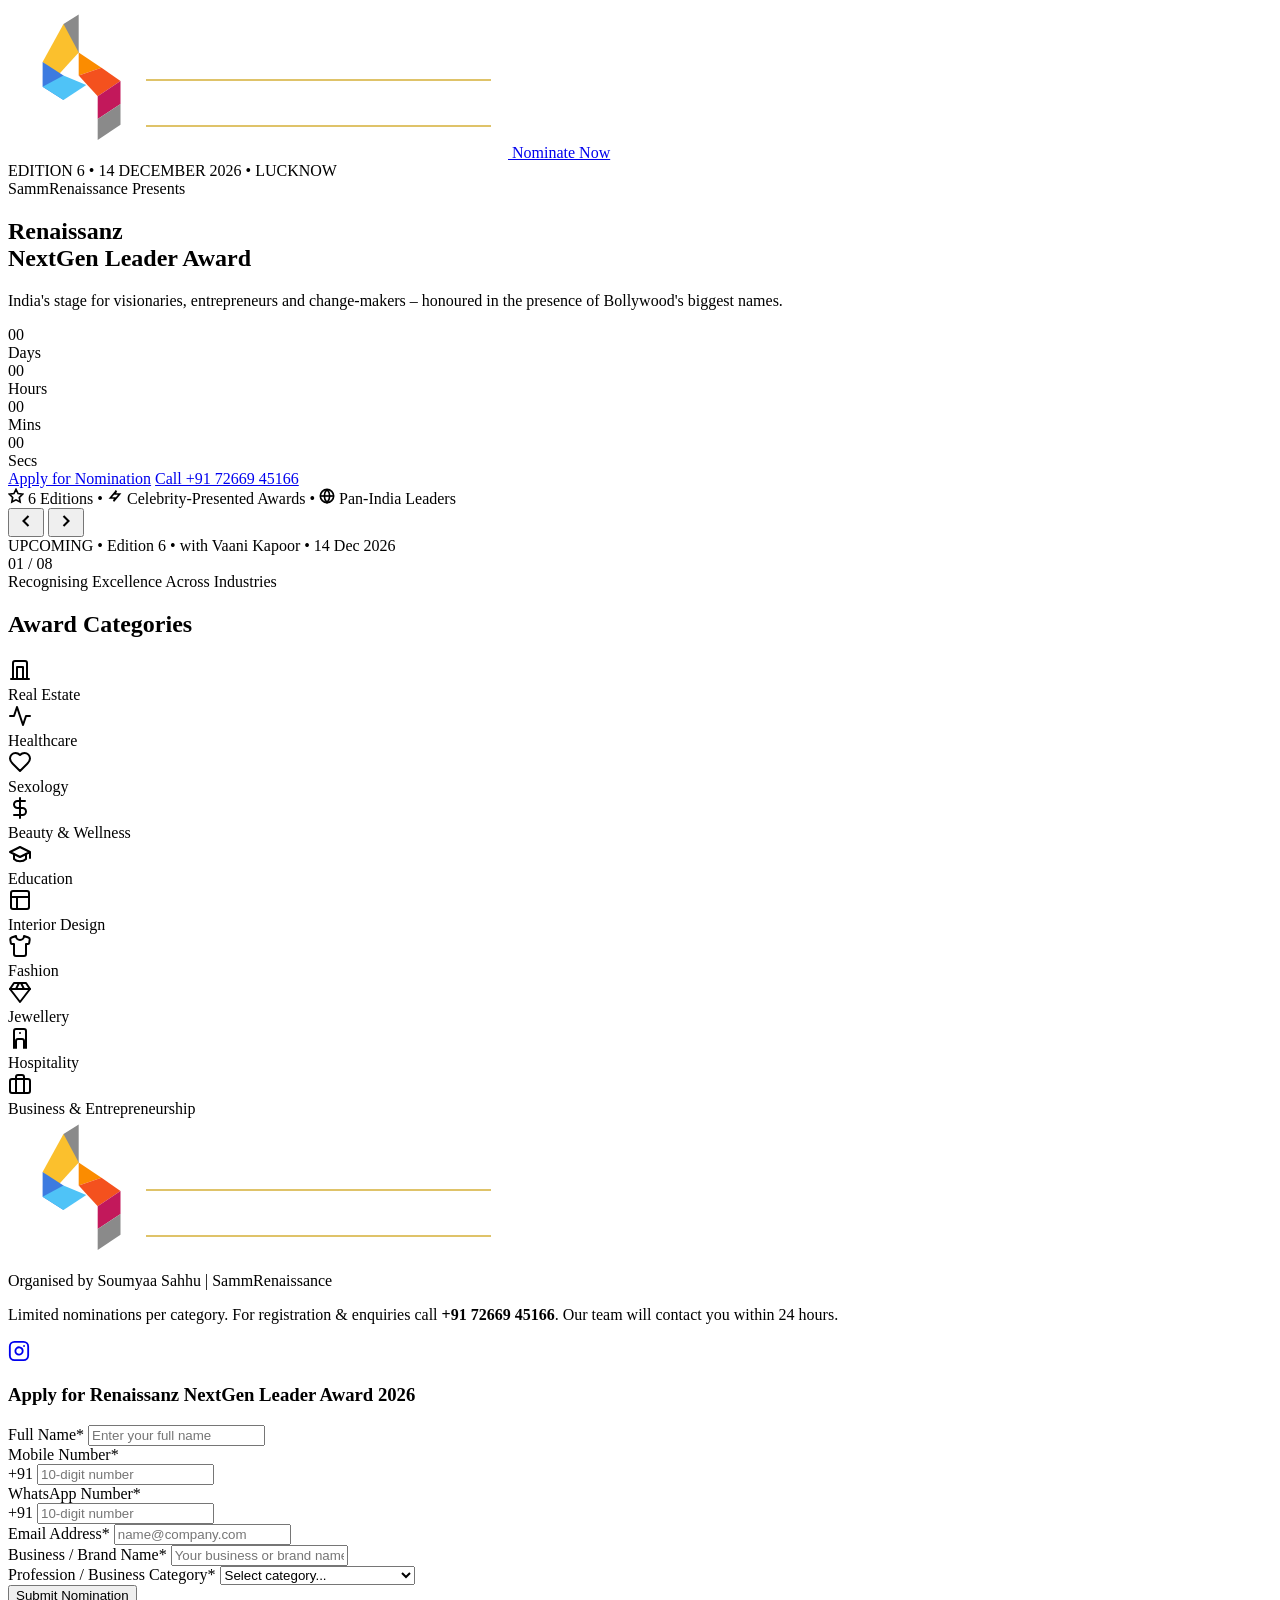
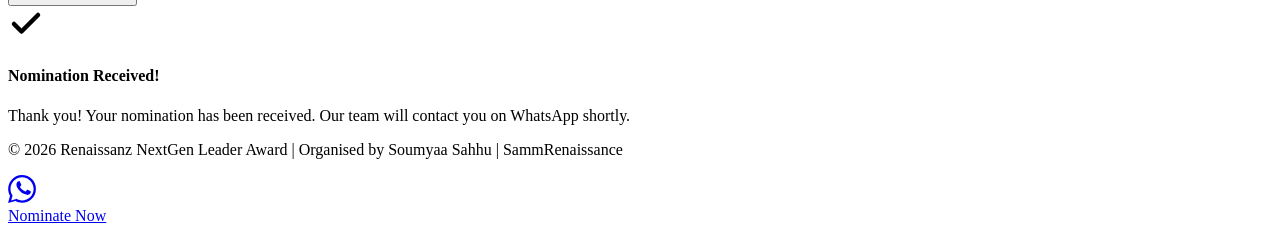
==== index.html @ 0333b594 "Add files via upload" ====
<!DOCTYPE html>
<html lang="en">
<head>
  <meta charset="UTF-8">
  <meta name="viewport" content="width=device-width, initial-scale=1.0">
  <title>Renaissanz NextGen Leader Award 2026 | SammRenaissance</title>
  
  <!-- Primary Meta Tags -->
  <meta name="title" content="Renaissanz NextGen Leader Award 2026 | SammRenaissance">
  <meta name="description" content="India's stage for visionaries, entrepreneurs and change-makers – Edition 6 with celebrity guest Vaani Kapoor on 14 December 2026, Lucknow. Organised by Soumyaa Sahhu | SammRenaissance.">
  <meta name="keywords" content="Renaissanz NextGen Leader Award, SammRenaissance, Soumyaa Sahhu, Vaani Kapoor, Ekta Kapoor, Shehnaaz Gill, Business Awards India, Lucknow Awards">
  <meta name="author" content="SammRenaissance">
  <meta name="theme-color" content="#0B0B0F">

  <!-- Open Graph / Facebook / WhatsApp / LinkedIn -->
  <meta property="og:type" content="website">
  <meta property="og:url" content="https://www.instagram.com/renaissanznextgen">
  <meta property="og:title" content="Renaissanz NextGen Leader Award 2026 | Edition 6 with Vaani Kapoor">
  <meta property="og:description" content="Honouring India's NextGen Leaders on 14 December 2026 in Lucknow. Apply for nomination now.">
  <meta property="og:image" content="./assets/og-image.png">
  <meta property="og:image:type" content="image/png">
  <meta property="og:image:width" content="1200">
  <meta property="og:image:height" content="630">

  <!-- Twitter Card -->
  <meta name="twitter:card" content="summary_large_image">
  <meta name="twitter:url" content="https://www.instagram.com/renaissanznextgen">
  <meta name="twitter:title" content="Renaissanz NextGen Leader Award 2026">
  <meta name="twitter:description" content="Edition 6 • 14 December 2026 • Lucknow • Celebrity Guest: Vaani Kapoor">
  <meta name="twitter:image" content="./assets/og-image.png">

  <!-- Favicons -->
  <link rel="icon" type="image/svg+xml" href="./assets/logo/favicon.svg">
  <link rel="alternate icon" type="image/png" sizes="32x32" href="./assets/logo/favicon-32.png">
  <link rel="apple-touch-icon" sizes="180x180" href="./assets/logo/apple-touch-icon.png">

  <!-- Preload First Slide Poster -->
  <link rel="preload" as="image" href="./assets/hero/hero-01.webp" fetchpriority="high">

  <!-- Google Fonts -->
  <link rel="preconnect" href="https://fonts.googleapis.com">
  <link rel="preconnect" href="https://fonts.gstatic.com" crossorigin>
  <link href="https://fonts.googleapis.com/css2?family=Cinzel:wght@700;900&family=Inter:wght@400;500;600&family=Montserrat:wght@500;700;800;900&display=swap" rel="stylesheet">

  <!-- Stylesheet -->
  <link rel="stylesheet" href="./assets/css/style.css">
</head>
<body>

  <!-- STICKY HEADER -->
  <header class="site-header">
    <div class="container header-container">
      <a href="#hero" class="header-logo" aria-label="Renaissanz NextGen Leader Award – Home">
        <svg xmlns="http://www.w3.org/2000/svg" viewBox="0 0 500 150" width="500" height="150" shape-rendering="geometricPrecision">
  <title>Renaissanz NextGen Leader Award</title>
  <defs>
    <style>
      @import url('https://fonts.googleapis.com/css2?family=Montserrat:wght@500;800&amp;display=swap');
      .title-text {
        font-family: 'Montserrat', sans-serif;
        font-weight: 500;
        font-size: 44px;
        letter-spacing: 0.12em;
        fill: #FFFFFF;
      }
      .sub-text {
        font-family: 'Montserrat', sans-serif;
        font-weight: 800;
        font-size: 20px;
        letter-spacing: 0.18em;
        fill: #FFFFFF;
      }
    </style>
  </defs>

  <!-- LOGO MARK (Hexagonal S, height 130px, x: 10..120, center (65, 75)) -->
  <g id="logo-mark" transform="translate(65, 75) scale(0.38)">
    <!-- Top-left dark grey strip -->
    <polygon points="-25,-155 15,-180 15,-80 -25,-55" fill="#8A8A8A" />

    <!-- Upper yellow polygon -->
    <polygon points="-25,-155 15,-80 -40,-20 -80,-55" fill="#FBC02D" />

    <!-- Upper orange polygon -->
    <polygon points="15,-80 75,-40 15,-20" fill="#FB8C00" />

    <!-- Right red-orange polygon -->
    <polygon points="75,-40 125,-5 65,35 15,-20" fill="#F4511E" />

    <!-- Lower-right magenta polygon -->
    <polygon points="125,-5 125,55 65,95 65,35" fill="#C2185B" />

    <!-- Bottom-right dark grey strip -->
    <polygon points="125,55 65,95 65,150 125,110" fill="#8A8A8A" />

    <!-- Mid-left blue polygon -->
    <polygon points="-80,-55 -25,-20 -25,45 -80,10" fill="#3D7BE0" />

    <!-- Lower-left cyan polygon -->
    <polygon points="-80,10 -25,45 35,5 -25,-20" fill="#4FC3F7" />
  </g>

  <!-- WORDMARK BLOCK (Gap: 18px, x starts at 138) -->
  <g id="wordmark" transform="translate(138, 0)">
    <!-- Line 1: RENAISSANZ -->
    <text x="0" y="58" class="title-text">RENAISSANZ</text>
    
    <!-- Thin 1.5px divider line matching Line 1 width -->
    <line x1="0" y1="72" x2="345" y2="72" stroke="#D4AF37" stroke-width="1.5" />

    <!-- Line 2: NEXTGEN LEADER AWARD -->
    <text x="0" y="104" class="sub-text">NEXTGEN LEADER AWARD</text>

    <!-- Thin 1.5px divider line below -->
    <line x1="0" y1="118" x2="345" y2="118" stroke="#D4AF37" stroke-width="1.5" />
  </g>
</svg>
      </a>
      <a href="#nominate" class="btn btn-primary header-cta">Nominate Now</a>
    </div>
  </header>

  <main>
    <!-- SECTION 1 – HERO WITH SCROLLABLE CELEBRITY BANNER SLIDER -->
    <section class="hero-section" id="hero">
      <!-- Background Blurred Image Crossfade Layer -->
      <div id="hero-bg-blur" class="hero-bg-blur"></div>

      <div class="container hero-grid">
        <!-- HERO LEFT (STATIC CONTENT) -->
        <div class="hero-content animate-on-scroll">
          <div class="hero-badge-pill">
            <span class="pulsing-dot"></span>EDITION 6 • 14 DECEMBER 2026 • LUCKNOW
          </div>

          <div class="eyebrow">SammRenaissance Presents</div>

          <h1 class="hero-headline">
            Renaissanz <br><span class="gold-text">NextGen Leader Award</span>
          </h1>

          <p class="hero-subheadline">
            India's stage for visionaries, entrepreneurs and change-makers – honoured in the presence of Bollywood's biggest names.
          </p>

          <!-- Live Countdown Timer -->
          <div class="countdown-block" id="hero-countdown">
            <div class="countdown-box">
              <div class="countdown-num" id="cd-days">00</div>
              <div class="countdown-lbl">Days</div>
            </div>
            <div class="countdown-box">
              <div class="countdown-num" id="cd-hours">00</div>
              <div class="countdown-lbl">Hours</div>
            </div>
            <div class="countdown-box">
              <div class="countdown-num" id="cd-mins">00</div>
              <div class="countdown-lbl">Mins</div>
            </div>
            <div class="countdown-box">
              <div class="countdown-num" id="cd-secs">00</div>
              <div class="countdown-lbl">Secs</div>
            </div>
          </div>

          <!-- CTAs -->
          <div class="hero-actions">
            <a href="#nominate" class="btn btn-primary">Apply for Nomination</a>
            <a href="tel:+917266945166" class="btn btn-outline">Call +91 72669 45166</a>
          </div>

          <!-- Trust Row -->
          <div class="hero-trust-row">
            <span class="trust-item">
              <svg class="trust-icon" width="16" height="16" viewBox="0 0 24 24" fill="none" stroke="currentColor" stroke-width="2.5"><polygon points="12 2 15.09 8.26 22 9.27 17 14.14 18.18 21.02 12 17.77 5.82 21.02 7 14.14 2 9.27 8.91 8.26 12 2"/></svg>
              6 Editions
            </span>
            <span class="trust-item">•</span>
            <span class="trust-item">
              <svg class="trust-icon" width="16" height="16" viewBox="0 0 24 24" fill="none" stroke="currentColor" stroke-width="2.5"><path d="M12 15l-2 5l9-11h-7l2-5l-9 11h7z"/></svg>
              Celebrity-Presented Awards
            </span>
            <span class="trust-item">•</span>
            <span class="trust-item">
              <svg class="trust-icon" width="16" height="16" viewBox="0 0 24 24" fill="none" stroke="currentColor" stroke-width="2.5"><circle cx="12" cy="12" r="10"/><path d="M12 2a14.5 14.5 0 0 0 0 20 14.5 14.5 0 0 0 0-20"/><path d="M2 12h20"/></svg>
              Pan-India Leaders
            </span>
          </div>
        </div>

        <!-- HERO RIGHT (SCROLLABLE BANNER SLIDER) -->
        <div class="hero-slider-column animate-on-scroll">
          <div class="hero-slider-frame" role="region" aria-roledescription="carousel" aria-label="Celebrity Banner Slider">
            <!-- Navigation Arrow Buttons -->
            <button id="hero-prev-btn" class="slider-arrow prev-arrow" aria-label="Previous Slide">
              <svg width="20" height="20" viewBox="0 0 24 24" fill="none" stroke="currentColor" stroke-width="2.5"><polyline points="15 18 9 12 15 6"/></svg>
            </button>
            <button id="hero-next-btn" class="slider-arrow next-arrow" aria-label="Next Slide">
              <svg width="20" height="20" viewBox="0 0 24 24" fill="none" stroke="currentColor" stroke-width="2.5"><polyline points="9 18 15 12 9 6"/></svg>
            </button>

            <!-- Slider Track -->
            <div id="hero-slider-track" class="hero-slider-track">
              <!-- Dynamically populated by JS from HERO_SLIDES_DATA -->
            </div>
          </div>

          <!-- Controls & Caption Bar Below Slider -->
          <div class="hero-slider-controls">
            <div id="hero-slide-caption" class="caption-bar">
              UPCOMING • Edition 6 • with Vaani Kapoor • 14 Dec 2026
            </div>
            
            <div class="slider-footer-bar">
              <span id="hero-slide-counter" class="slider-counter">01 / 08</span>
              
              <div class="slider-progress-container">
                <div id="hero-progress-bar" class="slider-progress-bar"></div>
              </div>

              <div id="hero-slide-dots" class="slider-dots-container"></div>
            </div>
          </div>
        </div>
      </div>
    </section>

    <!-- SECTION 2 – AWARD CATEGORIES -->
    <section class="categories-section" id="categories">
      <div class="container">
        <div class="categories-header animate-on-scroll">
          <div class="eyebrow">Recognising Excellence Across Industries</div>
          <h2 class="section-title">Award Categories</h2>
        </div>

        <div class="categories-grid animate-on-scroll">
          <!-- 1. Real Estate -->
          <div class="glass-card category-card" data-category="Real Estate">
            <div class="category-icon">
              <svg width="24" height="24" viewBox="0 0 24 24" fill="none" stroke="currentColor" stroke-width="2" stroke-linecap="round" stroke-linejoin="round"><path d="M3 21h18"/><path d="M19 21V5a2 2 0 0 0-2-2H7a2 2 0 0 0-2 2v16"/><polyline points="9 21 9 9 15 9 15 21"/></svg>
            </div>
            <div class="category-title">Real Estate</div>
          </div>

          <!-- 2. Healthcare -->
          <div class="glass-card category-card" data-category="Healthcare">
            <div class="category-icon">
              <svg width="24" height="24" viewBox="0 0 24 24" fill="none" stroke="currentColor" stroke-width="2" stroke-linecap="round" stroke-linejoin="round"><path d="M22 12h-4l-3 9L9 3l-3 9H2"/></svg>
            </div>
            <div class="category-title">Healthcare</div>
          </div>

          <!-- 3. Sexology -->
          <div class="glass-card category-card" data-category="Sexology">
            <div class="category-icon">
              <svg width="24" height="24" viewBox="0 0 24 24" fill="none" stroke="currentColor" stroke-width="2" stroke-linecap="round" stroke-linejoin="round"><path d="M19 14c1.49-1.46 3-3.21 3-5.5A5.5 5.5 0 0 0 16.5 3c-1.76 0-3 .5-4.5 2-1.5-1.5-2.74-2-4.5-2A5.5 5.5 0 0 0 2 8.5c0 2.3 1.5 4.05 3 5.5l7 7Z"/></svg>
            </div>
            <div class="category-title">Sexology</div>
          </div>

          <!-- 4. Beauty & Wellness -->
          <div class="glass-card category-card" data-category="Beauty & Wellness">
            <div class="category-icon">
              <svg width="24" height="24" viewBox="0 0 24 24" fill="none" stroke="currentColor" stroke-width="2" stroke-linecap="round" stroke-linejoin="round"><path d="M12 2v20"/><path d="M17 5H9.5a3.5 3.5 0 0 0 0 7h5a3.5 3.5 0 0 1 0 7H6"/></svg>
            </div>
            <div class="category-title">Beauty &amp; Wellness</div>
          </div>

          <!-- 5. Education -->
          <div class="glass-card category-card" data-category="Education">
            <div class="category-icon">
              <svg width="24" height="24" viewBox="0 0 24 24" fill="none" stroke="currentColor" stroke-width="2" stroke-linecap="round" stroke-linejoin="round"><path d="M22 10v6M2 10l10-5 10 5-10 5z"/><path d="M6 12v5c3 3 9 3 12 0v-5"/></svg>
            </div>
            <div class="category-title">Education</div>
          </div>

          <!-- 6. Interior Design -->
          <div class="glass-card category-card" data-category="Interior Design">
            <div class="category-icon">
              <svg width="24" height="24" viewBox="0 0 24 24" fill="none" stroke="currentColor" stroke-width="2" stroke-linecap="round" stroke-linejoin="round"><rect x="3" y="3" width="18" height="18" rx="2"/><path d="M3 9h18"/><path d="M9 21V9"/></svg>
            </div>
            <div class="category-title">Interior Design</div>
          </div>

          <!-- 7. Fashion -->
          <div class="glass-card category-card" data-category="Fashion">
            <div class="category-icon">
              <svg width="24" height="24" viewBox="0 0 24 24" fill="none" stroke="currentColor" stroke-width="2" stroke-linecap="round" stroke-linejoin="round"><path d="M20.38 3.46 16 2a4 4 0 0 1-8 0L3.62 3.46a2 2 0 0 0-1.34 2.23l.58 3.47a1 1 0 0 0 .99.84H6v10a2 2 0 0 0 2 2h8a2 2 0 0 0 2-2V10h2.15a1 1 0 0 0 .99-.84l.58-3.47a2 2 0 0 0-1.34-2.23z"/></svg>
            </div>
            <div class="category-title">Fashion</div>
          </div>

          <!-- 8. Jewellery -->
          <div class="glass-card category-card" data-category="Jewellery">
            <div class="category-icon">
              <svg width="24" height="24" viewBox="0 0 24 24" fill="none" stroke="currentColor" stroke-width="2" stroke-linecap="round" stroke-linejoin="round"><polygon points="6 3 18 3 22 9 12 22 2 9 6 3"/><line x1="11" y1="3" x2="8" y2="9"/><line x1="13" y1="3" x2="16" y2="9"/><line x1="2" y1="9" x2="22" y2="9"/></svg>
            </div>
            <div class="category-title">Jewellery</div>
          </div>

          <!-- 9. Hospitality -->
          <div class="glass-card category-card" data-category="Hospitality">
            <div class="category-icon">
              <svg width="24" height="24" viewBox="0 0 24 24" fill="none" stroke="currentColor" stroke-width="2" stroke-linecap="round" stroke-linejoin="round"><path d="M8 22v-7a2 2 0 0 1 2-2h4a2 2 0 0 1 2 2v7"/><path d="M18 22V5a2 2 0 0 0-2-2H8a2 2 0 0 0-2 2v17"/><path d="M12 7h.01"/></svg>
            </div>
            <div class="category-title">Hospitality</div>
          </div>

          <!-- 10. Business & Entrepreneurship -->
          <div class="glass-card category-card" data-category="Business & Entrepreneurship">
            <div class="category-icon">
              <svg width="24" height="24" viewBox="0 0 24 24" fill="none" stroke="currentColor" stroke-width="2" stroke-linecap="round" stroke-linejoin="round"><rect x="2" y="7" width="20" height="14" rx="2" ry="2"/><path d="M16 21V5a2 2 0 0 0-2-2h-4a2 2 0 0 0-2 2v16"/></svg>
            </div>
            <div class="category-title">Business &amp; Entrepreneurship</div>
          </div>
        </div>
      </div>
    </section>

    <!-- FOOTER WITH NOMINATION FORM -->
    <footer class="footer-section" id="nominate">
      <div class="container">
        <div class="footer-grid">
          <!-- Footer Left Info -->
          <div class="footer-info animate-on-scroll">
            <div class="footer-logo">
              <svg xmlns="http://www.w3.org/2000/svg" viewBox="0 0 500 150" width="500" height="150" shape-rendering="geometricPrecision">
  <title>Renaissanz NextGen Leader Award</title>
  <defs>
    <style>
      @import url('https://fonts.googleapis.com/css2?family=Montserrat:wght@500;800&amp;display=swap');
      .title-text {
        font-family: 'Montserrat', sans-serif;
        font-weight: 500;
        font-size: 44px;
        letter-spacing: 0.12em;
        fill: #FFFFFF;
      }
      .sub-text {
        font-family: 'Montserrat', sans-serif;
        font-weight: 800;
        font-size: 20px;
        letter-spacing: 0.18em;
        fill: #FFFFFF;
      }
    </style>
  </defs>

  <!-- LOGO MARK (Hexagonal S, height 130px, x: 10..120, center (65, 75)) -->
  <g id="logo-mark" transform="translate(65, 75) scale(0.38)">
    <!-- Top-left dark grey strip -->
    <polygon points="-25,-155 15,-180 15,-80 -25,-55" fill="#8A8A8A" />

    <!-- Upper yellow polygon -->
    <polygon points="-25,-155 15,-80 -40,-20 -80,-55" fill="#FBC02D" />

    <!-- Upper orange polygon -->
    <polygon points="15,-80 75,-40 15,-20" fill="#FB8C00" />

    <!-- Right red-orange polygon -->
    <polygon points="75,-40 125,-5 65,35 15,-20" fill="#F4511E" />

    <!-- Lower-right magenta polygon -->
    <polygon points="125,-5 125,55 65,95 65,35" fill="#C2185B" />

    <!-- Bottom-right dark grey strip -->
    <polygon points="125,55 65,95 65,150 125,110" fill="#8A8A8A" />

    <!-- Mid-left blue polygon -->
    <polygon points="-80,-55 -25,-20 -25,45 -80,10" fill="#3D7BE0" />

    <!-- Lower-left cyan polygon -->
    <polygon points="-80,10 -25,45 35,5 -25,-20" fill="#4FC3F7" />
  </g>

  <!-- WORDMARK BLOCK (Gap: 18px, x starts at 138) -->
  <g id="wordmark" transform="translate(138, 0)">
    <!-- Line 1: RENAISSANZ -->
    <text x="0" y="58" class="title-text">RENAISSANZ</text>
    
    <!-- Thin 1.5px divider line matching Line 1 width -->
    <line x1="0" y1="72" x2="345" y2="72" stroke="#D4AF37" stroke-width="1.5" />

    <!-- Line 2: NEXTGEN LEADER AWARD -->
    <text x="0" y="104" class="sub-text">NEXTGEN LEADER AWARD</text>

    <!-- Thin 1.5px divider line below -->
    <line x1="0" y1="118" x2="345" y2="118" stroke="#D4AF37" stroke-width="1.5" />
  </g>
</svg>
            </div>

            <div class="footer-org">Organised by Soumyaa Sahhu | SammRenaissance</div>

            <p class="footer-note">
              Limited nominations per category. For registration &amp; enquiries call <strong>+91 72669 45166</strong>. Our team will contact you within 24 hours.
            </p>

            <div class="social-links">
              <a href="https://www.instagram.com/renaissanznextgen" target="_blank" rel="noopener" aria-label="Follow Renaissanz NextGen on Instagram" class="social-icon">
                <svg width="22" height="22" viewBox="0 0 24 24" fill="none" stroke="currentColor" stroke-width="2" stroke-linecap="round" stroke-linejoin="round"><rect x="2" y="2" width="20" height="20" rx="5" ry="5"/><path d="M16 11.37A4 4 0 1 1 12.63 8 4 4 0 0 1 16 11.37z"/><line x1="17.5" y1="6.5" x2="17.51" y2="6.5"/></svg>
              </a>
            </div>
          </div>

          <!-- Footer Right: Glassmorphic Nomination Form Card -->
          <div class="glass-card form-card animate-on-scroll">
            <h3 class="form-title">Apply for Renaissanz NextGen Leader Award 2026</h3>

            <!-- Nomination Form -->
            <form id="nomination-form" class="nomination-form" novalidate>
              <!-- Anti-spam Honeypot -->
              <input type="text" id="website_hp" name="website_hp" style="display:none" tabindex="-1" autocomplete="off">

              <div class="form-grid">
                <!-- 1. Full Name -->
                <div class="form-group full-width">
                  <label for="full_name" class="form-label">Full Name*</label>
                  <input type="text" id="full_name" name="full_name" class="form-control" placeholder="Enter your full name" autocomplete="name" required>
                </div>

                <!-- 2. Mobile Number -->
                <div class="form-group">
                  <label for="mobile_number" class="form-label">Mobile Number*</label>
                  <div class="phone-prefix-group">
                    <span class="phone-prefix">+91</span>
                    <input type="tel" id="mobile_number" name="mobile_number" class="form-control phone-control" placeholder="10-digit number" inputmode="numeric" maxlength="10" autocomplete="tel" required>
                  </div>
                </div>

                <!-- 3. WhatsApp Number -->
                <div class="form-group">
                  <label for="whatsapp_number" class="form-label">WhatsApp Number*</label>
                  <div class="phone-prefix-group">
                    <span class="phone-prefix">+91</span>
                    <input type="tel" id="whatsapp_number" name="whatsapp_number" class="form-control phone-control" placeholder="10-digit number" inputmode="numeric" maxlength="10" autocomplete="tel" required>
                  </div>
                </div>

                <!-- 4. Email Address -->
                <div class="form-group full-width">
                  <label for="email" class="form-label">Email Address*</label>
                  <input type="email" id="email" name="email" class="form-control" placeholder="name@company.com" autocomplete="email" required>
                </div>

                <!-- 5. Business / Brand Name -->
                <div class="form-group full-width">
                  <label for="brand_name" class="form-label">Business / Brand Name*</label>
                  <input type="text" id="brand_name" name="brand_name" class="form-control" placeholder="Your business or brand name" autocomplete="organization" required>
                </div>

                <!-- 6. Profession / Business Category -->
                <div class="form-group full-width">
                  <label for="category" class="form-label">Profession / Business Category*</label>
                  <select id="category" name="category" class="form-control" required>
                    <option value="" disabled selected>Select category...</option>
                    <option value="Real Estate">Real Estate</option>
                    <option value="Healthcare">Healthcare</option>
                    <option value="Sexology">Sexology</option>
                    <option value="Beauty & Wellness">Beauty &amp; Wellness</option>
                    <option value="Education">Education</option>
                    <option value="Interior Design">Interior Design</option>
                    <option value="Fashion">Fashion</option>
                    <option value="Jewellery">Jewellery</option>
                    <option value="Hospitality">Hospitality</option>
                    <option value="Business & Entrepreneurship">Business &amp; Entrepreneurship</option>
                  </select>
                </div>
              </div>

              <!-- Submit Button -->
              <button type="submit" id="submit-btn" class="btn btn-primary btn-submit">
                <span class="btn-text">Submit Nomination</span>
                <span class="btn-spinner"></span>
              </button>
            </form>

            <!-- Success Message Overlay -->
            <div id="form-success-message" class="form-success-box">
              <div class="success-icon">
                <svg width="36" height="36" viewBox="0 0 24 24" fill="none" stroke="currentColor" stroke-width="3" stroke-linecap="round" stroke-linejoin="round"><polyline points="20 6 9 17 4 12"/></svg>
              </div>
              <h4 class="success-title">Nomination Received!</h4>
              <p class="success-text">
                Thank you! Your nomination has been received. Our team will contact you on WhatsApp shortly.
              </p>
            </div>
          </div>
        </div>

        <!-- Footer Bottom Bar -->
        <div class="footer-bottom">
          <p>© 2026 Renaissanz NextGen Leader Award | Organised by Soumyaa Sahhu | SammRenaissance</p>
        </div>
      </div>
    </footer>
  </main>

  <!-- Floating WhatsApp Button -->
  <a href="https://wa.me/917266945166" target="_blank" rel="noopener" aria-label="Chat on WhatsApp" class="whatsapp-float">
    <svg width="28" height="28" viewBox="0 0 24 24" fill="currentColor"><path d="M.057 24l1.687-6.163c-1.041-1.804-1.588-3.849-1.587-5.946.003-6.556 5.338-11.891 11.893-11.891 3.181.001 6.167 1.24 8.413 3.488 2.245 2.248 3.481 5.236 3.48 8.414-.003 6.557-5.338 11.892-11.893 11.892-1.99-.001-3.951-.5-5.688-1.448l-6.305 1.654zm6.597-3.807c1.676.995 3.276 1.591 5.392 1.592 5.448 0 9.886-4.434 9.889-9.885.002-5.462-4.415-9.89-9.881-9.892-5.452 0-9.887 4.434-9.889 9.884-.001 2.225.651 3.891 1.746 5.634l-1.157 4.228 4.228-1.157zm12.355-6.577c-.305-.153-1.805-.89-2.085-.99-.28-.102-.485-.153-.689.153-.204.305-.79.99-.968 1.194-.179.204-.356.229-.661.076-.305-.153-1.289-.475-2.456-1.516-.909-.81-1.523-1.81-1.701-2.115-.179-.305-.019-.47.133-.622.137-.137.305-.356.458-.534.153-.179.204-.305.305-.509.102-.204.051-.382-.025-.534-.076-.153-.689-1.658-.944-2.272-.249-.597-.502-.516-.689-.525-.179-.009-.382-.009-.586-.009-.204 0-.534.076-.814.382-.28.305-1.07 1.046-1.07 2.55 0 1.504 1.096 2.958 1.248 3.162.153.204 2.155 3.292 5.221 4.617 3.066 1.325 3.066.883 3.626.827.56-.056 1.805-.738 2.06-1.45.255-.713.255-1.324.179-1.45-.076-.127-.28-.204-.585-.356z"/></svg>
  </a>

  <!-- Mobile Sticky Nomination Bar -->
  <div class="mobile-sticky-bar">
    <a href="#nominate" class="btn btn-primary">Nominate Now</a>
  </div>

  <!-- JavaScript -->
  <script src="./assets/js/main.js"></script>
</body>
</html>
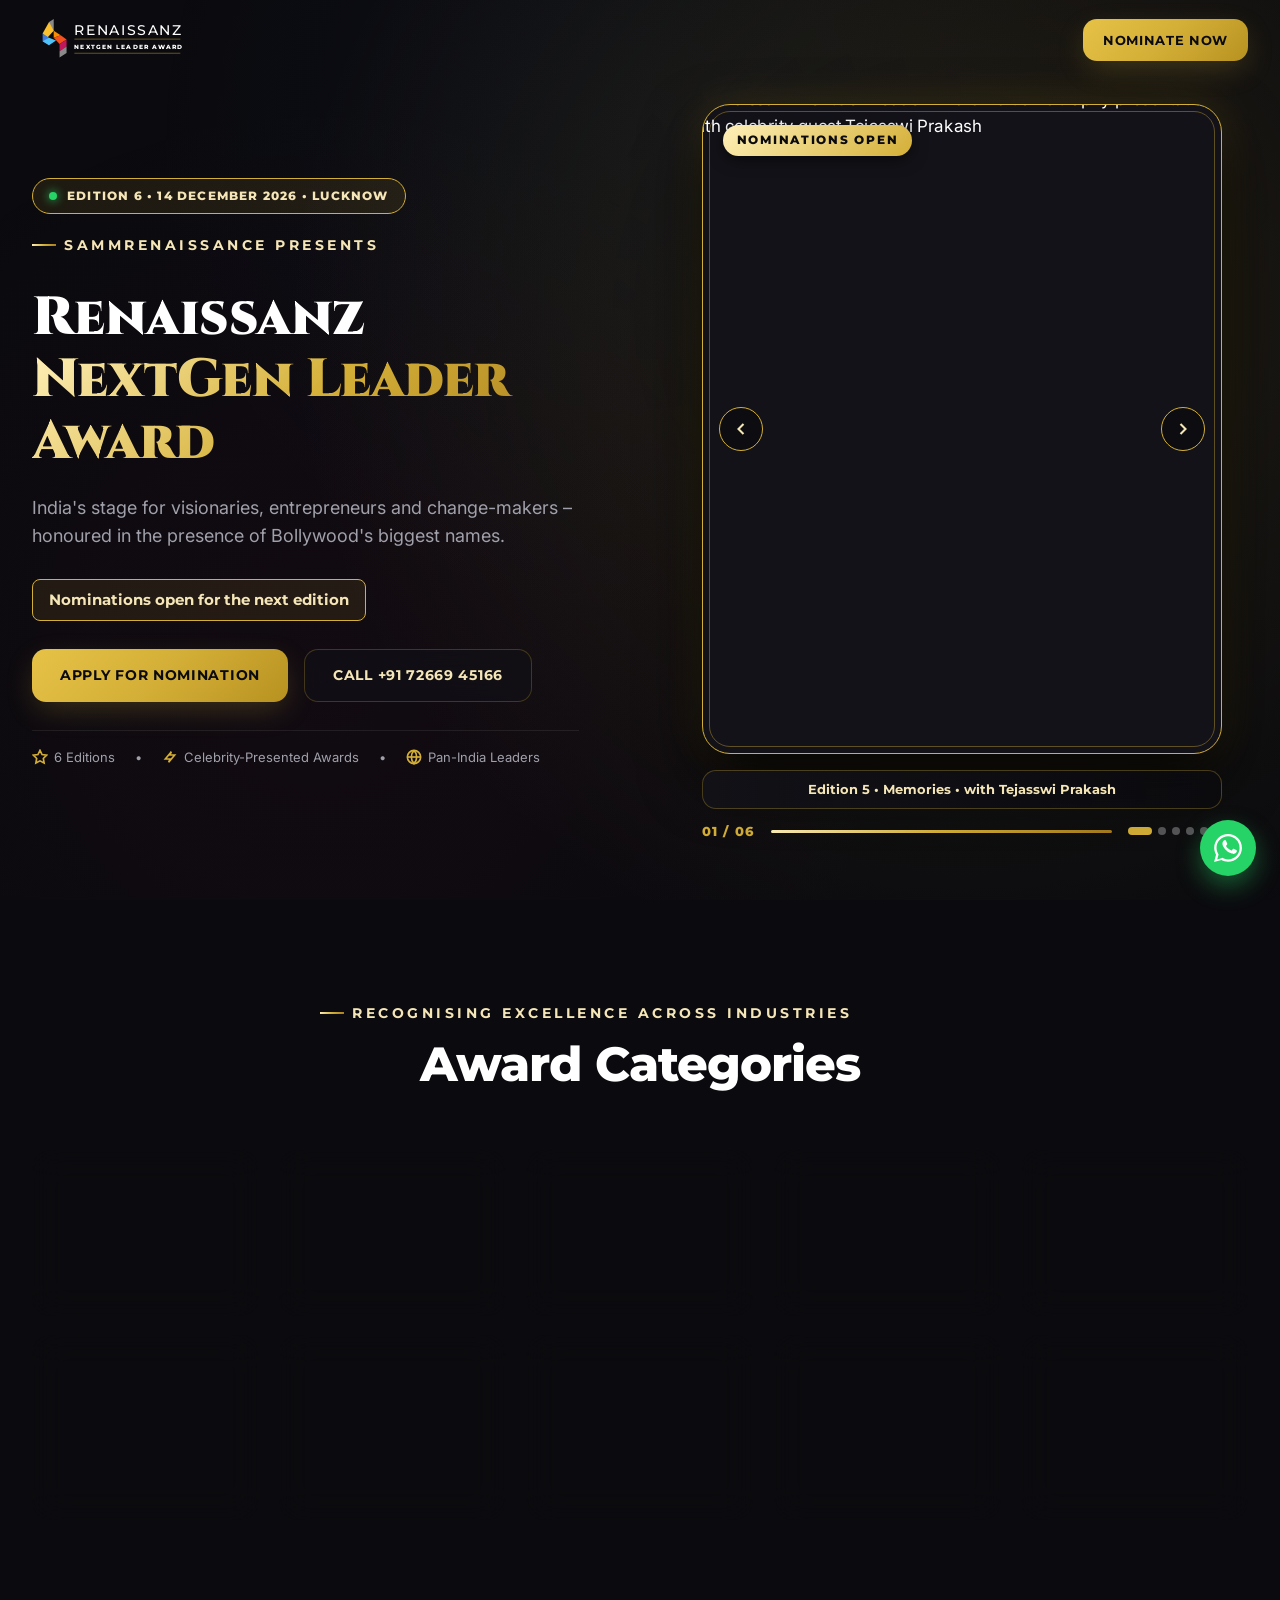
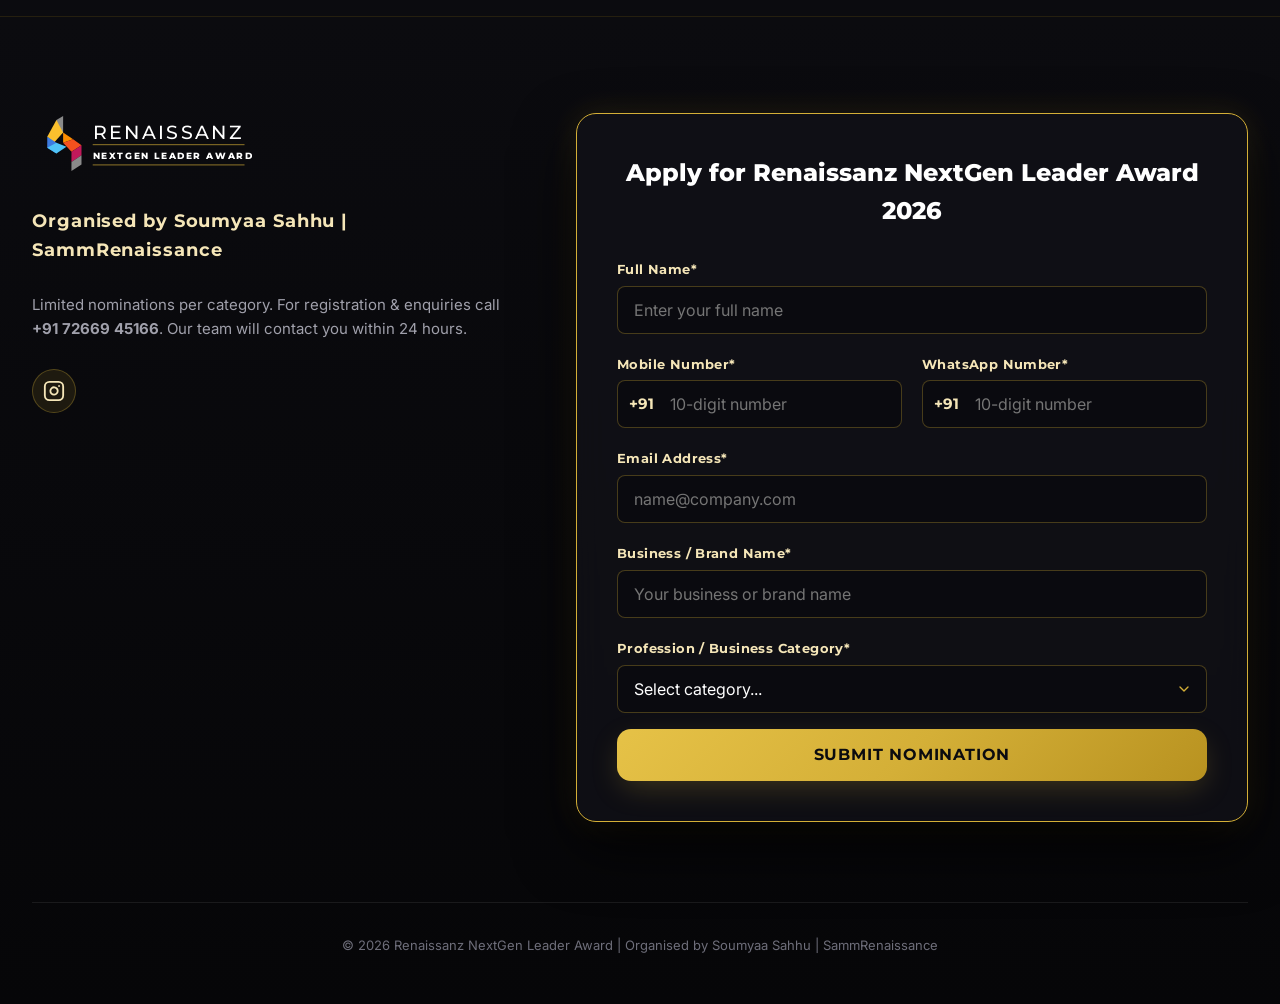
==== commit efa2dd5b: "Add files via upload" ====
--- a/index.html
+++ b/index.html
@@ -42,8 +42,1157 @@
   <link rel="preconnect" href="https://fonts.gstatic.com" crossorigin>
   <link href="https://fonts.googleapis.com/css2?family=Cinzel:wght@700;900&family=Inter:wght@400;500;600&family=Montserrat:wght@500;700;800;900&display=swap" rel="stylesheet">
 
-  <!-- Stylesheet -->
+  <!-- External Stylesheet Link -->
   <link rel="stylesheet" href="./assets/css/style.css">
+
+  <!-- Embedded Production CSS (Bulletproof fallback for all hosting environments) -->
+  <style>
+/* ==========================================================================
+   Renaissanz NextGen Leader Award 2026 - Production CSS
+   Theme: Black & Gold Luxury Award Night
+   ========================================================================== */
+
+/* 1. CSS Variables & Reset */
+:root {
+  --bg-dark: #0B0B0F;
+  --bg-card: rgba(18, 18, 24, 0.75);
+  --bg-card-border: rgba(212, 175, 55, 0.25);
+  --bg-card-hover-border: rgba(212, 175, 55, 0.6);
+  
+  --gold-primary: #D4AF37;
+  --gold-soft: #F5E6B8;
+  --gold-dark: #9A7B1C;
+  --gold-gradient: linear-gradient(135deg, #FFF0B8 0%, #D4AF37 50%, #A67C1E 100%);
+  --gold-button-gradient: linear-gradient(135deg, #E6C247 0%, #D4AF37 50%, #B89220 100%);
+  --gold-button-hover: linear-gradient(135deg, #F5E6B8 0%, #E6C247 50%, #D4AF37 100%);
+
+  --text-primary: #FFFFFF;
+  --text-secondary: #A0A0AB;
+  --text-muted: #6E6E7A;
+
+  --accent-yellow: #FBC02D;
+  --accent-orange: #FB8C00;
+  --accent-magenta: #C2185B;
+  --accent-blue: #3D7BE0;
+
+  --font-serif: 'Cinzel', 'Playfair Display', Georgia, serif;
+  --font-heading: 'Montserrat', -apple-system, BlinkMacSystemFont, sans-serif;
+  --font-body: 'Inter', -apple-system, BlinkMacSystemFont, sans-serif;
+
+  --radius-sm: 8px;
+  --radius-md: 14px;
+  --radius-lg: 20px;
+  --radius-xl: 28px;
+
+  --shadow-gold: 0 10px 30px -5px rgba(212, 175, 55, 0.25);
+  --shadow-card: 0 20px 40px rgba(0, 0, 0, 0.6);
+  --transition-smooth: all 0.35s cubic-bezier(0.16, 1, 0.3, 1);
+}
+
+*, *::before, *::after {
+  margin: 0;
+  padding: 0;
+  box-sizing: border-box;
+}
+
+html {
+  scroll-behavior: smooth;
+  font-size: 16px;
+  -webkit-text-size-adjust: 100%;
+}
+
+body {
+  background-color: var(--bg-dark);
+  color: var(--text-primary);
+  font-family: var(--font-body);
+  line-height: 1.6;
+  overflow-x: hidden;
+  position: relative;
+  min-height: 100vh;
+}
+
+/* Background spotlight & subtle grain texture */
+body::before {
+  content: '';
+  position: fixed;
+  top: 0;
+  left: 0;
+  width: 100%;
+  height: 100%;
+  background: 
+    radial-gradient(circle at 75% 35%, rgba(212, 175, 55, 0.12) 0%, transparent 60%),
+    radial-gradient(circle at 25% 75%, rgba(194, 24, 91, 0.04) 0%, transparent 50%),
+    radial-gradient(circle at 50% 15%, rgba(61, 123, 224, 0.04) 0%, transparent 50%);
+  pointer-events: none;
+  z-index: -1;
+}
+
+a {
+  color: inherit;
+  text-decoration: none;
+}
+
+img, svg {
+  display: block;
+  max-width: 100%;
+}
+
+button, input, select {
+  font-family: inherit;
+  font-size: 100%;
+}
+
+/* Custom Scrollbar */
+::-webkit-scrollbar {
+  width: 8px;
+}
+::-webkit-scrollbar-track {
+  background: #0B0B0F;
+}
+::-webkit-scrollbar-thumb {
+  background: #2A2A35;
+  border-radius: 4px;
+}
+::-webkit-scrollbar-thumb:hover {
+  background: var(--gold-primary);
+}
+
+/* ==========================================================================
+   2. Typography & Common Components
+   ========================================================================== */
+
+.gold-text {
+  background: var(--gold-gradient);
+  -webkit-background-clip: text;
+  -webkit-text-fill-color: transparent;
+  display: inline-block;
+}
+
+.eyebrow {
+  font-family: var(--font-heading);
+  font-size: clamp(0.75rem, 2vw, 0.875rem);
+  font-weight: 700;
+  text-transform: uppercase;
+  letter-spacing: 0.25em;
+  color: var(--gold-soft);
+  margin-bottom: 0.75rem;
+  display: flex;
+  align-items: center;
+  gap: 0.5rem;
+}
+
+.eyebrow::before {
+  content: '';
+  display: inline-block;
+  width: 24px;
+  height: 2px;
+  background: var(--gold-gradient);
+}
+
+.section-title {
+  font-family: var(--font-heading);
+  font-size: clamp(2rem, 4vw, 3rem);
+  font-weight: 800;
+  line-height: 1.2;
+  letter-spacing: -0.02em;
+  margin-bottom: 1rem;
+}
+
+.btn {
+  display: inline-flex;
+  align-items: center;
+  justify-content: center;
+  gap: 0.5rem;
+  padding: 0.875rem 1.75rem;
+  min-height: 48px;
+  border-radius: var(--radius-md);
+  font-family: var(--font-heading);
+  font-size: 0.875rem;
+  font-weight: 700;
+  letter-spacing: 0.05em;
+  text-transform: uppercase;
+  cursor: pointer;
+  transition: var(--transition-smooth);
+  border: none;
+  outline: none;
+  position: relative;
+  overflow: hidden;
+  white-space: nowrap;
+}
+
+.btn-primary {
+  background: var(--gold-button-gradient);
+  color: #0B0B0F;
+  box-shadow: var(--shadow-gold);
+}
+
+.btn-primary:hover {
+  background: var(--gold-button-hover);
+  transform: translateY(-2px);
+  box-shadow: 0 14px 35px rgba(212, 175, 55, 0.35);
+}
+
+.btn-outline {
+  background: rgba(18, 18, 24, 0.6);
+  color: var(--gold-soft);
+  border: 1px solid var(--bg-card-border);
+  backdrop-filter: blur(10px);
+}
+
+.btn-outline:hover {
+  border-color: var(--gold-primary);
+  color: #FFFFFF;
+  transform: translateY(-2px);
+  background: rgba(212, 175, 55, 0.12);
+}
+
+/* Glassmorphism card container */
+.glass-card {
+  background: var(--bg-card);
+  border: 1px solid var(--bg-card-border);
+  backdrop-filter: blur(16px);
+  -webkit-backdrop-filter: blur(16px);
+  border-radius: var(--radius-lg);
+  box-shadow: var(--shadow-card);
+  transition: var(--transition-smooth);
+}
+
+.glass-card:hover {
+  border-color: var(--bg-card-hover-border);
+}
+
+/* Container Utility */
+.container {
+  width: 100%;
+  max-width: 1320px;
+  margin: 0 auto;
+  padding: 0 32px;
+}
+
+/* ==========================================================================
+   3. Header Specs
+   ========================================================================== */
+
+.site-header {
+  position: fixed;
+  top: 0;
+  left: 0;
+  width: 100%;
+  z-index: 1000;
+  height: 80px;
+  display: flex;
+  align-items: center;
+  background: transparent;
+  transition: height 0.3s ease, background 0.3s ease, border-color 0.3s ease;
+}
+
+.site-header.scrolled {
+  height: 64px;
+  background: rgba(11, 11, 15, 0.85);
+  backdrop-filter: blur(12px);
+  -webkit-backdrop-filter: blur(12px);
+  border-bottom: 1px solid rgba(212, 175, 55, 0.25);
+}
+
+.header-container {
+  display: flex;
+  align-items: center;
+  justify-content: space-between;
+  gap: 24px;
+  width: 100%;
+}
+
+.header-logo {
+  display: flex;
+  align-items: center;
+  transition: opacity 0.2s ease;
+}
+
+.header-logo:hover {
+  opacity: 0.9;
+}
+
+.header-logo svg {
+  width: clamp(150px, 12vw, 180px);
+  height: auto;
+  display: block;
+  transition: width 0.3s ease;
+  aspect-ratio: 10 / 3;
+}
+
+.site-header.scrolled .header-logo svg {
+  width: 150px;
+}
+
+.header-cta {
+  padding: 0.625rem 1.25rem;
+  font-size: 0.8125rem;
+  min-height: 42px;
+}
+
+/* ==========================================================================
+   4. SECTION 1 – HERO WITH SLIDER
+   ========================================================================== */
+
+.hero-section {
+  position: relative;
+  min-height: 100svh;
+  padding-top: 6.5rem;
+  padding-bottom: 4rem;
+  display: flex;
+  align-items: center;
+  overflow: hidden;
+}
+
+/* Background Blurred Image Layer */
+.hero-bg-blur {
+  position: absolute;
+  inset: -40px;
+  background-size: cover;
+  background-position: center;
+  filter: blur(45px);
+  opacity: 0.35;
+  transition: background-image 0.8s ease-in-out;
+  pointer-events: none;
+  z-index: 0;
+}
+
+.hero-grid {
+  display: grid;
+  grid-template-columns: 45% 55%;
+  gap: 3rem;
+  align-items: center;
+  position: relative;
+  z-index: 2;
+  width: 100%;
+}
+
+/* Hero Left Column */
+.hero-content {
+  display: flex;
+  flex-direction: column;
+  gap: 1.25rem;
+}
+
+.hero-badge-pill {
+  display: inline-flex;
+  align-items: center;
+  gap: 0.625rem;
+  padding: 0.45rem 1rem;
+  background: rgba(212, 175, 55, 0.1);
+  border: 1px solid var(--gold-primary);
+  border-radius: 30px;
+  font-family: var(--font-heading);
+  font-size: 0.75rem;
+  font-weight: 800;
+  letter-spacing: 0.1em;
+  color: var(--gold-soft);
+  text-transform: uppercase;
+  width: fit-content;
+}
+
+.pulsing-dot {
+  width: 8px;
+  height: 8px;
+  border-radius: 50%;
+  background: #25D366;
+  box-shadow: 0 0 10px #25D366;
+  animation: pulseGreen 2s infinite;
+}
+
+@keyframes pulseGreen {
+  0% { transform: scale(0.95); box-shadow: 0 0 0 0 rgba(37, 211, 102, 0.7); }
+  70% { transform: scale(1); box-shadow: 0 0 0 10px rgba(37, 211, 102, 0); }
+  100% { transform: scale(0.95); box-shadow: 0 0 0 0 rgba(37, 211, 102, 0); }
+}
+
+.hero-headline {
+  font-family: var(--font-serif);
+  font-size: clamp(2.4rem, 4.2vw, 3.8rem);
+  font-weight: 900;
+  line-height: 1.15;
+  color: #FFFFFF;
+  letter-spacing: -0.01em;
+}
+
+.hero-subheadline {
+  font-size: clamp(0.95rem, 1.5vw, 1.125rem);
+  color: var(--text-secondary);
+  line-height: 1.6;
+}
+
+/* Countdown Timer */
+.countdown-block {
+  display: flex;
+  align-items: center;
+  gap: 0.75rem;
+  margin-top: 0.5rem;
+}
+
+.countdown-box {
+  background: rgba(18, 18, 24, 0.85);
+  border: 1px solid var(--bg-card-border);
+  backdrop-filter: blur(10px);
+  border-radius: var(--radius-sm);
+  padding: 0.5rem 0.875rem;
+  text-align: center;
+  min-width: 68px;
+}
+
+.countdown-num {
+  font-family: var(--font-heading);
+  font-size: 1.35rem;
+  font-weight: 800;
+  color: var(--gold-soft);
+  line-height: 1;
+}
+
+.countdown-lbl {
+  font-size: 0.65rem;
+  color: var(--text-muted);
+  text-transform: uppercase;
+  letter-spacing: 0.05em;
+  margin-top: 0.25rem;
+}
+
+.countdown-expired {
+  font-family: var(--font-heading);
+  font-size: 0.9375rem;
+  font-weight: 700;
+  color: var(--gold-soft);
+  padding: 0.5rem 1rem;
+  background: rgba(212, 175, 55, 0.1);
+  border: 1px solid var(--gold-primary);
+  border-radius: var(--radius-sm);
+}
+
+.hero-actions {
+  display: flex;
+  flex-wrap: wrap;
+  gap: 1rem;
+  margin-top: 0.5rem;
+}
+
+.hero-trust-row {
+  display: flex;
+  flex-wrap: wrap;
+  align-items: center;
+  gap: 1.25rem;
+  font-size: 0.8125rem;
+  color: var(--text-secondary);
+  margin-top: 0.5rem;
+  padding-top: 1rem;
+  border-top: 1px solid rgba(255, 255, 255, 0.08);
+}
+
+.trust-item {
+  display: flex;
+  align-items: center;
+  gap: 0.375rem;
+}
+
+.trust-icon {
+  color: var(--gold-primary);
+}
+
+/* Hero Right Column */
+.hero-slider-column {
+  position: relative;
+  display: flex;
+  flex-direction: column;
+  align-items: center;
+  width: 100%;
+}
+
+.hero-slider-frame {
+  position: relative;
+  width: 100%;
+  max-width: 520px;
+  aspect-ratio: 4 / 5;
+  min-height: 440px;
+  border-radius: var(--radius-xl);
+  overflow: hidden;
+
+  border: 1px solid var(--gold-primary);
+  outline: 1px solid rgba(212, 175, 55, 0.4);
+  outline-offset: -8px;
+  box-shadow: 0 25px 60px rgba(0, 0, 0, 0.9), 0 0 40px rgba(212, 175, 55, 0.2);
+  background: #121218;
+}
+
+.hero-slider-track {
+  position: relative;
+  width: 100%;
+  height: 100%;
+}
+
+.hero-slide {
+  position: absolute;
+  inset: 0;
+  opacity: 0;
+  visibility: hidden;
+  transition: opacity 0.7s cubic-bezier(0.16, 1, 0.3, 1), visibility 0.7s;
+}
+
+.hero-slide.active {
+  opacity: 1;
+  visibility: visible;
+  z-index: 2;
+}
+
+.slide-img {
+  width: 100%;
+  height: 100%;
+  transition: transform 4.5s ease-out;
+}
+
+.slide-img.fit-contain {
+  object-fit: contain;
+  background: #0B0B0F;
+}
+
+.slide-img.fit-cover {
+  object-fit: cover;
+  object-position: center top;
+}
+
+.hero-slide.active .slide-img {
+  transform: scale(1.06);
+}
+
+.slide-ribbon {
+  position: absolute;
+  top: 20px;
+  left: 20px;
+  z-index: 10;
+  background: linear-gradient(135deg, #FFF0B8 0%, #D4AF37 100%);
+  color: #0B0B0F;
+  font-family: var(--font-heading);
+  font-size: 0.725rem;
+  font-weight: 800;
+  letter-spacing: 0.15em;
+  padding: 6px 14px;
+  border-radius: 20px;
+  text-transform: uppercase;
+  box-shadow: 0 4px 15px rgba(0,0,0,0.5);
+}
+
+.slider-arrow {
+  position: absolute;
+  top: 50%;
+  transform: translateY(-50%);
+  width: 44px;
+  height: 44px;
+  border-radius: 50%;
+  background: rgba(11, 11, 15, 0.8);
+  border: 1px solid var(--gold-primary);
+  color: var(--gold-soft);
+  display: flex;
+  align-items: center;
+  justify-content: center;
+  cursor: pointer;
+  z-index: 20;
+  transition: var(--transition-smooth);
+}
+
+.slider-arrow:hover {
+  background: var(--gold-gradient);
+  color: #0B0B0F;
+  transform: translateY(-50%) scale(1.1);
+}
+
+.prev-arrow { left: 16px; }
+.next-arrow { right: 16px; }
+
+.hero-slider-controls {
+  width: 100%;
+  max-width: 520px;
+  margin-top: 1rem;
+  display: flex;
+  flex-direction: column;
+  gap: 0.75rem;
+}
+
+.caption-bar {
+  background: linear-gradient(to right, rgba(18, 18, 24, 0.95), rgba(11, 11, 15, 0.8));
+  border: 1px solid rgba(212, 175, 55, 0.3);
+  padding: 8px 16px;
+  border-radius: var(--radius-md);
+  font-family: var(--font-heading);
+  font-size: 0.8125rem;
+  font-weight: 700;
+  color: var(--gold-soft);
+  text-align: center;
+  backdrop-filter: blur(10px);
+}
+
+.slider-footer-bar {
+  display: flex;
+  align-items: center;
+  justify-content: space-between;
+  gap: 1rem;
+}
+
+.slider-counter {
+  font-family: var(--font-heading);
+  font-size: 0.8125rem;
+  font-weight: 800;
+  color: var(--gold-primary);
+  letter-spacing: 0.1em;
+}
+
+.slider-progress-container {
+  flex: 1;
+  height: 3px;
+  background: rgba(255, 255, 255, 0.1);
+  border-radius: 3px;
+  overflow: hidden;
+}
+
+.slider-progress-bar {
+  height: 100%;
+  width: 0%;
+  background: var(--gold-gradient);
+}
+
+.slider-dots-container {
+  display: flex;
+  align-items: center;
+  gap: 6px;
+}
+
+.slider-dot {
+  width: 8px;
+  height: 8px;
+  border-radius: 50%;
+  background: rgba(255, 255, 255, 0.3);
+  border: none;
+  cursor: pointer;
+  transition: all 0.3s ease;
+}
+
+.slider-dot.active {
+  width: 24px;
+  border-radius: 10px;
+  background: var(--gold-primary);
+}
+
+/* ==========================================================================
+   5. Section 2 – Award Categories
+   ========================================================================== */
+
+.categories-section {
+  padding: 6rem 0;
+  position: relative;
+}
+
+.categories-header {
+  text-align: center;
+  max-width: 640px;
+  margin: 0 auto 3.5rem auto;
+}
+
+.categories-grid {
+  display: grid;
+  grid-template-columns: repeat(5, 1fr);
+  gap: 1.25rem;
+}
+
+.category-card {
+  display: flex;
+  flex-direction: column;
+  align-items: center;
+  justify-content: center;
+  text-align: center;
+  padding: 2.25rem 1.25rem;
+  gap: 1rem;
+  cursor: pointer;
+}
+
+.category-card:hover {
+  transform: translateY(-6px);
+  background: linear-gradient(135deg, rgba(212, 175, 55, 0.12), rgba(18, 18, 24, 0.85));
+  box-shadow: 0 15px 35px rgba(212, 175, 55, 0.15);
+}
+
+.category-icon {
+  width: 56px;
+  height: 56px;
+  border-radius: 50%;
+  background: rgba(212, 175, 55, 0.1);
+  border: 1px solid rgba(212, 175, 55, 0.3);
+  display: flex;
+  align-items: center;
+  justify-content: center;
+  color: var(--gold-primary);
+  transition: var(--transition-smooth);
+}
+
+.category-card:hover .category-icon {
+  background: var(--gold-gradient);
+  color: #0B0B0F;
+  border-color: var(--gold-primary);
+  transform: scale(1.1);
+}
+
+.category-title {
+  font-family: var(--font-heading);
+  font-size: 0.9375rem;
+  font-weight: 700;
+  color: var(--text-primary);
+  line-height: 1.3;
+}
+
+/* ==========================================================================
+   6. Footer & Nomination Form Section
+   ========================================================================== */
+
+.footer-section {
+  padding: 6rem 0 3rem 0;
+  background: linear-gradient(to bottom, var(--bg-dark) 0%, #060608 100%);
+  border-top: 1px solid rgba(212, 175, 55, 0.15);
+  position: relative;
+}
+
+.footer-grid {
+  display: grid;
+  grid-template-columns: 5fr 7fr;
+  gap: 4rem;
+  align-items: start;
+}
+
+.footer-info {
+  display: flex;
+  flex-direction: column;
+  gap: 1.75rem;
+}
+
+.footer-logo {
+  display: inline-block;
+}
+
+.footer-logo svg {
+  width: 220px;
+  height: auto;
+}
+
+.footer-org {
+  font-family: var(--font-heading);
+  font-size: 1.125rem;
+  font-weight: 700;
+  color: var(--gold-soft);
+  letter-spacing: 0.05em;
+}
+
+.footer-note {
+  font-size: 0.9375rem;
+  color: var(--text-secondary);
+  line-height: 1.6;
+}
+
+.social-links {
+  display: flex;
+  align-items: center;
+  gap: 1rem;
+}
+
+.social-icon {
+  width: 44px;
+  height: 44px;
+  border-radius: 50%;
+  background: rgba(212, 175, 55, 0.1);
+  border: 1px solid rgba(212, 175, 55, 0.3);
+  display: flex;
+  align-items: center;
+  justify-content: center;
+  color: var(--gold-soft);
+  transition: var(--transition-smooth);
+}
+
+.social-icon:hover {
+  background: var(--gold-gradient);
+  color: #0B0B0F;
+  transform: translateY(-3px);
+}
+
+/* Nomination Form Card */
+.form-card {
+  padding: 2.5rem;
+  border: 1px solid var(--gold-primary);
+  box-shadow: 0 25px 60px rgba(0, 0, 0, 0.8), 0 0 30px rgba(212, 175, 55, 0.15);
+}
+
+.form-title {
+  font-family: var(--font-heading);
+  font-size: 1.5rem;
+  font-weight: 800;
+  margin-bottom: 1.75rem;
+  text-align: center;
+  color: var(--text-primary);
+}
+
+.form-grid {
+  display: grid;
+  grid-template-columns: repeat(2, 1fr);
+  gap: 1.25rem;
+}
+
+.form-group {
+  display: flex;
+  flex-direction: column;
+  gap: 0.375rem;
+}
+
+.form-group.full-width {
+  grid-column: span 2;
+}
+
+.form-label {
+  font-family: var(--font-heading);
+  font-size: 0.8125rem;
+  font-weight: 700;
+  color: var(--gold-soft);
+  letter-spacing: 0.03em;
+}
+
+.form-control {
+  width: 100%;
+  height: 48px;
+  padding: 0 1rem;
+  background: rgba(11, 11, 15, 0.8);
+  border: 1px solid rgba(212, 175, 55, 0.3);
+  border-radius: var(--radius-sm);
+  color: var(--text-primary);
+  font-size: 16px;
+  outline: none;
+  transition: var(--transition-smooth);
+}
+
+.form-control:focus {
+  border-color: var(--gold-primary);
+  box-shadow: 0 0 15px rgba(212, 175, 55, 0.3);
+  background: rgba(18, 18, 24, 0.95);
+}
+
+.form-control.input-error {
+  border-color: #FF5252;
+}
+
+.phone-prefix-group {
+  position: relative;
+  display: flex;
+  align-items: center;
+}
+
+.phone-prefix {
+  position: absolute;
+  left: 12px;
+  font-family: var(--font-heading);
+  font-size: 0.9375rem;
+  font-weight: 700;
+  color: var(--gold-soft);
+  pointer-events: none;
+}
+
+.phone-control {
+  padding-left: 52px;
+}
+
+select.form-control {
+  cursor: pointer;
+  appearance: none;
+  background-image: url("data:image/svg+xml,%3Csvg xmlns='http://www.w3.org/2000/svg' width='16' height='16' viewBox='0 0 24 24' fill='none' stroke='%23D4AF37' stroke-width='2' stroke-linecap='round' stroke-linejoin='round'%3E%3Cpolyline points='6 9 12 15 18 9'%3E%3C/polyline%3E%3C/svg%3E");
+  background-repeat: no-repeat;
+  background-position: right 14px center;
+  padding-right: 40px;
+}
+
+select.form-control option {
+  background-color: #111115;
+  color: #FFFFFF;
+}
+
+.highlight-select {
+  animation: selectPulse 1s ease-in-out;
+}
+
+@keyframes selectPulse {
+  0% { border-color: var(--gold-primary); box-shadow: 0 0 20px rgba(212,175,55,0.8); }
+  50% { border-color: #FFFFFF; box-shadow: 0 0 25px rgba(255,255,255,0.9); }
+  100% { border-color: rgba(212,175,55,0.3); }
+}
+
+.error-message {
+  font-size: 0.75rem;
+  color: #FF5252;
+  margin-top: 2px;
+}
+
+.btn-submit {
+  width: 100%;
+  margin-top: 1rem;
+  height: 52px;
+  font-size: 1rem;
+}
+
+.btn-spinner {
+  display: none;
+  width: 20px;
+  height: 20px;
+  border: 3px solid rgba(11, 11, 15, 0.3);
+  border-top-color: #0B0B0F;
+  border-radius: 50%;
+  animation: spin 0.8s linear infinite;
+  position: absolute;
+}
+
+@keyframes spin {
+  to { transform: rotate(360deg); }
+}
+
+/* Success Message Overlay */
+.form-success-box {
+  display: none;
+  text-align: center;
+  padding: 3rem 1.5rem;
+}
+
+.success-icon {
+  width: 72px;
+  height: 72px;
+  margin: 0 auto 1.5rem auto;
+  border-radius: 50%;
+  background: var(--gold-gradient);
+  display: flex;
+  align-items: center;
+  justify-content: center;
+  color: #0B0B0F;
+}
+
+.success-title {
+  font-family: var(--font-heading);
+  font-size: 1.5rem;
+  font-weight: 800;
+  margin-bottom: 0.75rem;
+}
+
+.success-text {
+  color: var(--text-secondary);
+  max-width: 440px;
+  margin: 0 auto;
+}
+
+/* Footer Bottom Bar */
+.footer-bottom {
+  margin-top: 5rem;
+  padding-top: 2rem;
+  border-top: 1px solid rgba(255, 255, 255, 0.08);
+  text-align: center;
+  font-size: 0.8125rem;
+  color: var(--text-muted);
+}
+
+/* Floating WhatsApp Button */
+.whatsapp-float {
+  position: fixed;
+  bottom: 24px;
+  right: 24px;
+  width: 56px;
+  height: 56px;
+  background: #25D366;
+  color: #FFFFFF;
+  border-radius: 50%;
+  display: flex;
+  align-items: center;
+  justify-content: center;
+  box-shadow: 0 10px 25px rgba(37, 211, 102, 0.4);
+  z-index: 990;
+  transition: var(--transition-smooth);
+}
+
+.whatsapp-float:hover {
+  transform: scale(1.1);
+  box-shadow: 0 15px 35px rgba(37, 211, 102, 0.6);
+}
+
+/* Mobile Sticky Nomination Bar */
+.mobile-sticky-bar {
+  display: none;
+  position: fixed;
+  bottom: 0;
+  left: 0;
+  width: 100%;
+  padding: 12px 16px;
+  background: rgba(11, 11, 15, 0.95);
+  backdrop-filter: blur(16px);
+  -webkit-backdrop-filter: blur(16px);
+  border-top: 1px solid rgba(212, 175, 55, 0.3);
+  z-index: 980;
+  transition: transform 0.4s ease, opacity 0.4s ease;
+}
+
+.mobile-sticky-bar.hide-sticky {
+  transform: translateY(100%);
+  opacity: 0;
+  pointer-events: none;
+}
+
+.mobile-sticky-bar .btn {
+  width: 100%;
+  min-height: 46px;
+}
+
+/* ==========================================================================
+   7. Animation Classes (Visible by default, zero-fail loading)
+   ========================================================================== */
+
+.animate-on-scroll {
+  opacity: 1;
+  transform: translateY(0);
+  transition: opacity 0.8s cubic-bezier(0.16, 1, 0.3, 1), transform 0.8s cubic-bezier(0.16, 1, 0.3, 1);
+}
+
+/* Optional scroll animation when JS adds js-animated */
+.js-animated .animate-on-scroll:not(.is-visible) {
+  opacity: 0;
+  transform: translateY(20px);
+}
+
+.animate-on-scroll.is-visible {
+  opacity: 1;
+  transform: translateY(0);
+}
+
+/* ==========================================================================
+   8. Responsive Media Queries
+   ========================================================================== */
+
+@media (max-width: 1024px) {
+  .header-logo svg {
+    width: 165px;
+  }
+
+  .site-header.scrolled .header-logo svg {
+    width: 150px;
+  }
+
+  .hero-grid {
+    grid-template-columns: 1fr;
+    gap: 2.5rem;
+  }
+
+  .categories-grid {
+    grid-template-columns: repeat(3, 1fr);
+  }
+
+  .footer-grid {
+    grid-template-columns: 1fr;
+    gap: 3rem;
+  }
+
+  .slider-arrow {
+    display: none;
+  }
+}
+
+@media (max-width: 768px) {
+  .container {
+    padding: 0 16px;
+  }
+
+  .site-header {
+    height: 64px;
+  }
+
+  .site-header.scrolled {
+    height: 56px;
+  }
+
+  .header-logo svg {
+    width: 150px;
+  }
+
+  .hero-section {
+    padding-top: 5.5rem;
+    padding-bottom: 3rem;
+  }
+
+  .hero-content {
+    display: flex;
+    flex-direction: column;
+  }
+
+  .hero-grid {
+    display: flex;
+    flex-direction: column;
+    gap: 1.5rem;
+  }
+
+  .hero-slider-frame {
+    max-width: 100%;
+    aspect-ratio: 4 / 5;
+    min-height: 380px;
+  }
+
+  .categories-grid {
+    grid-template-columns: repeat(2, 1fr);
+    gap: 1rem;
+  }
+
+  .form-grid {
+    grid-template-columns: 1fr;
+  }
+
+  .form-group.full-width {
+    grid-column: span 1;
+  }
+
+  .form-card {
+    padding: 1.5rem;
+  }
+
+  .footer-grid {
+    display: flex;
+    flex-direction: column-reverse;
+  }
+
+  .mobile-sticky-bar {
+    display: block;
+  }
+
+  .whatsapp-float {
+    bottom: 76px;
+    right: 16px;
+    width: 48px;
+    height: 48px;
+  }
+}
+
+@media (max-width: 380px) {
+  .categories-grid {
+    grid-template-columns: 1fr;
+  }
+}
+
+/* Reduced Motion Compliance */
+@media (prefers-reduced-motion: reduce) {
+  *, *::before, *::after {
+    animation-duration: 0.01ms !important;
+    animation-iteration-count: 1 !important;
+    transition-duration: 0.01ms !important;
+    scroll-behavior: auto !important;
+  }
+
+  .hero-slide.active .slide-img {
+    transform: none !important;
+  }
+
+  .hero-bg-blur {
+    transition: none !important;
+  }
+}
+
+  </style>
 </head>
 <body>
 
@@ -55,7 +1204,7 @@
   <title>Renaissanz NextGen Leader Award</title>
   <defs>
     <style>
-      @import url('https://fonts.googleapis.com/css2?family=Montserrat:wght@500;800&amp;display=swap');
+      @import url('https://fonts.googleapis.com/css2?family=Montserrat:wght@500;800&display=swap');
       .title-text {
         font-family: 'Montserrat', sans-serif;
         font-weight: 500;
@@ -124,7 +1273,7 @@
     <!-- SECTION 1 – HERO WITH SCROLLABLE CELEBRITY BANNER SLIDER -->
     <section class="hero-section" id="hero">
       <!-- Background Blurred Image Crossfade Layer -->
-      <div id="hero-bg-blur" class="hero-bg-blur"></div>
+      <div id="hero-bg-blur" class="hero-bg-blur" style="background-image: url('./assets/hero/hero-01.webp');"></div>
 
       <div class="container hero-grid">
         <!-- HERO LEFT (STATIC CONTENT) -->
@@ -146,19 +1295,19 @@
           <!-- Live Countdown Timer -->
           <div class="countdown-block" id="hero-countdown">
             <div class="countdown-box">
-              <div class="countdown-num" id="cd-days">00</div>
+              <div class="countdown-num" id="cd-days">38</div>
               <div class="countdown-lbl">Days</div>
             </div>
             <div class="countdown-box">
-              <div class="countdown-num" id="cd-hours">00</div>
+              <div class="countdown-num" id="cd-hours">05</div>
               <div class="countdown-lbl">Hours</div>
             </div>
             <div class="countdown-box">
-              <div class="countdown-num" id="cd-mins">00</div>
+              <div class="countdown-num" id="cd-mins">29</div>
               <div class="countdown-lbl">Mins</div>
             </div>
             <div class="countdown-box">
-              <div class="countdown-num" id="cd-secs">00</div>
+              <div class="countdown-num" id="cd-secs">48</div>
               <div class="countdown-lbl">Secs</div>
             </div>
           </div>
@@ -199,20 +1348,26 @@
               <svg width="20" height="20" viewBox="0 0 24 24" fill="none" stroke="currentColor" stroke-width="2.5"><polyline points="9 18 15 12 9 6"/></svg>
             </button>
 
-            <!-- Slider Track -->
+            <!-- Slider Track with Native Initial Slides -->
             <div id="hero-slider-track" class="hero-slider-track">
-              <!-- Dynamically populated by JS from HERO_SLIDES_DATA -->
+              <div class="hero-slide active" role="group" aria-roledescription="slide" aria-label="Slide 1 of 6">
+                <div class="slide-ribbon">NOMINATIONS OPEN</div>
+                <img src="./assets/hero/hero-01.webp" alt="Renaissanz NextGen Leader Award Edition 5 trophy presentation with celebrity guest Tejasswi Prakash" class="slide-img fit-cover" width="1000" height="1250" loading="eager" fetchpriority="high">
+              </div>
+              <div class="hero-slide" role="group" aria-roledescription="slide" aria-label="Slide 2 of 6">
+                <img src="./assets/hero/hero-02.webp" alt="Renaissanz NextGen Leader Award Edition 6 official poster featuring celebrity guest Vaani Kapoor" class="slide-img fit-contain" width="1000" height="1250" loading="eager" fetchpriority="high">
+              </div>
             </div>
           </div>
 
           <!-- Controls & Caption Bar Below Slider -->
           <div class="hero-slider-controls">
             <div id="hero-slide-caption" class="caption-bar">
-              UPCOMING • Edition 6 • with Vaani Kapoor • 14 Dec 2026
+              Edition 5 • Memories • with Tejasswi Prakash
             </div>
             
             <div class="slider-footer-bar">
-              <span id="hero-slide-counter" class="slider-counter">01 / 08</span>
+              <span id="hero-slide-counter" class="slider-counter">01 / 06</span>
               
               <div class="slider-progress-container">
                 <div id="hero-progress-bar" class="slider-progress-bar"></div>
@@ -328,7 +1483,7 @@
   <title>Renaissanz NextGen Leader Award</title>
   <defs>
     <style>
-      @import url('https://fonts.googleapis.com/css2?family=Montserrat:wght@500;800&amp;display=swap');
+      @import url('https://fonts.googleapis.com/css2?family=Montserrat:wght@500;800&display=swap');
       .title-text {
         font-family: 'Montserrat', sans-serif;
         font-weight: 500;
@@ -506,7 +1661,530 @@
     <a href="#nominate" class="btn btn-primary">Nominate Now</a>
   </div>
 
-  <!-- JavaScript -->
+  <!-- External JavaScript Link -->
   <script src="./assets/js/main.js"></script>
+
+  <!-- Embedded JS Logic (Zero-fail deployment fallback) -->
+  <script>
+/**
+ * Renaissanz NextGen Leader Award 2026 - Production Main JavaScript
+ */
+
+// Form Endpoint Config
+const FORM_ENDPOINT = 'https://script.google.com/macros/s/AKfycbx_RENAISSANZ_NEXTGEN_2026/exec';
+const WEB3FORMS_FALLBACK = 'https://api.web3forms.com/submit';
+const WEB3FORMS_KEY = 'YOUR_WEB3FORMS_KEY_PLACEHOLDER';
+
+// Hero Slider Data Array (6 slides total)
+const HERO_SLIDES_DATA = [
+  {
+    image: './assets/hero/hero-01.webp',
+    type: 'photo',
+    caption: 'Edition 5 • Memories • with Tejasswi Prakash',
+    ribbon: 'NOMINATIONS OPEN',
+    alt: 'Renaissanz NextGen Leader Award Edition 5 trophy presentation with celebrity guest Tejasswi Prakash'
+  },
+  {
+    image: './assets/hero/hero-02.webp',
+    type: 'poster',
+    caption: 'UPCOMING • Edition 6 • with Vaani Kapoor • 14 Dec 2026',
+    alt: 'Renaissanz NextGen Leader Award Edition 6 official poster featuring celebrity guest Vaani Kapoor'
+  },
+  {
+    image: './assets/hero/hero-03.webp',
+    type: 'photo',
+    caption: 'Edition 5 • Memories • with Ekta Kapoor',
+    alt: 'Renaissanz NextGen Leader Award Edition 5 trophy presentation moment with Ekta Kapoor'
+  },
+  {
+    image: './assets/hero/hero-05.webp',
+    type: 'photo',
+    caption: 'Edition 4 • Memories • with Shehnaaz Gill',
+    alt: 'Renaissanz NextGen Leader Award Edition 4 award presentation moment with Shehnaaz Gill'
+  },
+  {
+    image: './assets/hero/hero-06.webp',
+    type: 'photo',
+    caption: 'Honouring Achievers • Shamita Shetty',
+    alt: 'Certificate presentation moment on stage with celebrity guest Shamita Shetty'
+  },
+  {
+    image: './assets/hero/hero-08.webp',
+    type: 'photo',
+    caption: 'SammRenaissance Fashion Show • Runway',
+    alt: 'SammRenaissance fashion runway moment at past award edition'
+  }
+];
+
+document.addEventListener('DOMContentLoaded', () => {
+  initHeaderScroll();
+  initCountdownTimer();
+  initHeroSlider();
+  initCategorySelect();
+  initFormValidation();
+  initScrollAnimations();
+  initStickyMobileBarObserver();
+});
+
+/**
+ * 1. Sticky Header scroll effect
+ */
+function initHeaderScroll() {
+  const header = document.querySelector('.site-header');
+  if (!header) return;
+
+  const handleScroll = () => {
+    if (window.scrollY > 40) {
+      header.classList.add('scrolled');
+    } else {
+      header.classList.remove('scrolled');
+    }
+  };
+
+  window.addEventListener('scroll', handleScroll, { passive: true });
+  handleScroll();
+}
+
+/**
+ * 2. Live Countdown Timer (Target: 31 October 2026)
+ */
+function initCountdownTimer() {
+  const countdownContainer = document.getElementById('hero-countdown');
+  if (!countdownContainer) return;
+
+  // Target date set to 31 October 2026
+  const targetDate = new Date('2026-10-31T23:59:59+05:30').getTime();
+
+  function updateTimer() {
+    const now = new Date().getTime();
+    const diff = targetDate - now;
+
+    if (diff <= 0) {
+      countdownContainer.innerHTML = '<div class="countdown-expired">Nominations open for the next edition</div>';
+      return;
+    }
+
+    const days = Math.floor(diff / (1000 * 60 * 60 * 24));
+    const hours = Math.floor((diff % (1000 * 60 * 60 * 24)) / (1000 * 60 * 60));
+    const minutes = Math.floor((diff % (1000 * 60 * 60)) / (1000 * 60));
+    const seconds = Math.floor((diff % (1000 * 60)) / 1000);
+
+    const elDays = document.getElementById('cd-days');
+    const elHours = document.getElementById('cd-hours');
+    const elMins = document.getElementById('cd-mins');
+    const elSecs = document.getElementById('cd-secs');
+
+    if (elDays) elDays.textContent = String(days).padStart(2, '0');
+    if (elHours) elHours.textContent = String(hours).padStart(2, '0');
+    if (elMins) elMins.textContent = String(minutes).padStart(2, '0');
+    if (elSecs) elSecs.textContent = String(seconds).padStart(2, '0');
+  }
+
+  updateTimer();
+  setInterval(updateTimer, 1000);
+}
+
+/**
+ * 3. Hero Slider System (Vanilla JS)
+ */
+function initHeroSlider() {
+  const sliderTrack = document.getElementById('hero-slider-track');
+  const bgBlurLayer = document.getElementById('hero-bg-blur');
+  const captionEl = document.getElementById('hero-slide-caption');
+  const counterEl = document.getElementById('hero-slide-counter');
+  const dotsContainer = document.getElementById('hero-slide-dots');
+  const progressBar = document.getElementById('hero-progress-bar');
+  const prevBtn = document.getElementById('hero-prev-btn');
+  const nextBtn = document.getElementById('hero-next-btn');
+  const sliderFrame = document.querySelector('.hero-slider-frame');
+
+  if (!sliderTrack || !HERO_SLIDES_DATA.length) return;
+
+  const totalSlides = HERO_SLIDES_DATA.length;
+  let currentIndex = 0;
+  let autoplayTimer = null;
+  let resumeTimer = null;
+  const AUTOPLAY_DELAY = 4500;
+  const RESUME_DELAY = 6000;
+  const prefersReducedMotion = window.matchMedia('(prefers-reduced-motion: reduce)').matches;
+
+  sliderTrack.innerHTML = '';
+  if (dotsContainer) dotsContainer.innerHTML = '';
+
+  HERO_SLIDES_DATA.forEach((slide, idx) => {
+    const slideEl = document.createElement('div');
+    slideEl.className = `hero-slide ${idx === 0 ? 'active' : ''}`;
+    slideEl.setAttribute('role', 'group');
+    slideEl.setAttribute('aria-roledescription', 'slide');
+    slideEl.setAttribute('aria-label', `Slide ${idx + 1} of ${totalSlides}`);
+
+    const isEager = idx <= 1;
+    const imgClass = slide.type === 'poster' ? 'slide-img fit-contain' : 'slide-img fit-cover';
+
+    let ribbonHTML = '';
+    if (slide.ribbon) {
+      ribbonHTML = `<div class="slide-ribbon">${slide.ribbon}</div>`;
+    }
+
+    slideEl.innerHTML = `
+      ${ribbonHTML}
+      <img src="${slide.image}" 
+           alt="${slide.alt}" 
+           class="${imgClass}" 
+           width="1000" height="1250"
+           ${isEager ? 'loading="eager" fetchpriority="high"' : 'loading="lazy" decoding="async"'}>
+    `;
+
+    sliderTrack.appendChild(slideEl);
+
+    if (dotsContainer) {
+      const dot = document.createElement('button');
+      dot.className = `slider-dot ${idx === 0 ? 'active' : ''}`;
+      dot.setAttribute('aria-label', `Go to slide ${idx + 1}`);
+      dot.addEventListener('click', () => {
+        goToSlide(idx);
+        userInteracted();
+      });
+      dotsContainer.appendChild(dot);
+    }
+  });
+
+  function updateSliderView(index) {
+    const slides = sliderTrack.querySelectorAll('.hero-slide');
+    const dots = dotsContainer ? dotsContainer.querySelectorAll('.slider-dot') : [];
+
+    slides.forEach((sl, idx) => {
+      sl.classList.toggle('active', idx === index);
+    });
+
+    dots.forEach((dt, idx) => {
+      dt.classList.toggle('active', idx === index);
+    });
+
+    if (bgBlurLayer) {
+      const activeData = HERO_SLIDES_DATA[index];
+      bgBlurLayer.style.backgroundImage = `url('${activeData.image}')`;
+    }
+
+    if (captionEl) {
+      captionEl.textContent = HERO_SLIDES_DATA[index].caption;
+    }
+
+    if (counterEl) {
+      counterEl.textContent = `${String(index + 1).padStart(2, '0')} / ${String(totalSlides).padStart(2, '0')}`;
+    }
+
+    if (progressBar && !prefersReducedMotion) {
+      progressBar.style.transition = 'none';
+      progressBar.style.width = '0%';
+      setTimeout(() => {
+        progressBar.style.transition = `width ${AUTOPLAY_DELAY}ms linear`;
+        progressBar.style.width = '100%';
+      }, 50);
+    }
+  }
+
+  function goToSlide(index) {
+    currentIndex = (index + totalSlides) % totalSlides;
+    updateSliderView(currentIndex);
+  }
+
+  function nextSlide() {
+    goToSlide(currentIndex + 1);
+  }
+
+  function prevSlide() {
+    goToSlide(currentIndex - 1);
+  }
+
+  function startAutoplay() {
+    if (prefersReducedMotion) return;
+    stopAutoplay();
+    autoplayTimer = setInterval(nextSlide, AUTOPLAY_DELAY);
+    if (progressBar) {
+      progressBar.style.transition = `width ${AUTOPLAY_DELAY}ms linear`;
+      progressBar.style.width = '100%';
+    }
+  }
+
+  function stopAutoplay() {
+    if (autoplayTimer) clearInterval(autoplayTimer);
+    if (progressBar) {
+      progressBar.style.transition = 'none';
+      progressBar.style.width = '0%';
+    }
+  }
+
+  function userInteracted() {
+    stopAutoplay();
+    if (resumeTimer) clearTimeout(resumeTimer);
+    resumeTimer = setTimeout(() => {
+      startAutoplay();
+    }, RESUME_DELAY);
+  }
+
+  if (prevBtn) prevBtn.addEventListener('click', () => { prevSlide(); userInteracted(); });
+  if (nextBtn) nextBtn.addEventListener('click', () => { nextSlide(); userInteracted(); });
+
+  let touchStartX = 0;
+  let touchEndX = 0;
+
+  if (sliderFrame) {
+    sliderFrame.addEventListener('touchstart', (e) => {
+      touchStartX = e.changedTouches[0].screenX;
+      stopAutoplay();
+    }, { passive: true });
+
+    sliderFrame.addEventListener('touchend', (e) => {
+      touchEndX = e.changedTouches[0].screenX;
+      if (touchStartX - touchEndX > 40) {
+        nextSlide();
+        userInteracted();
+      } else if (touchEndX - touchStartX > 40) {
+        prevSlide();
+        userInteracted();
+      } else {
+        userInteracted();
+      }
+    }, { passive: true });
+
+    sliderFrame.addEventListener('mouseenter', stopAutoplay);
+    sliderFrame.addEventListener('mouseleave', userInteracted);
+  }
+
+  document.addEventListener('keydown', (e) => {
+    const heroSec = document.getElementById('hero');
+    if (!heroSec) return;
+    const rect = heroSec.getBoundingClientRect();
+    if (rect.top <= window.innerHeight && rect.bottom >= 0) {
+      if (e.key === 'ArrowRight') { nextSlide(); userInteracted(); }
+      if (e.key === 'ArrowLeft') { prevSlide(); userInteracted(); }
+    }
+  });
+
+  updateSliderView(0);
+  startAutoplay();
+}
+
+/**
+ * 4. Category Card Click Handler
+ */
+function initCategorySelect() {
+  const categoryCards = document.querySelectorAll('.category-card');
+  const categoryDropdown = document.getElementById('category');
+  const formSection = document.getElementById('nominate');
+
+  categoryCards.forEach(card => {
+    card.addEventListener('click', (e) => {
+      e.preventDefault();
+      const catValue = card.dataset.category;
+
+      if (categoryDropdown && catValue) {
+        categoryDropdown.value = catValue;
+        categoryDropdown.classList.add('highlight-select');
+        setTimeout(() => categoryDropdown.classList.remove('highlight-select'), 1200);
+      }
+
+      if (formSection) {
+        formSection.scrollIntoView({ behavior: 'smooth', block: 'start' });
+      }
+    });
+  });
+}
+
+/**
+ * 5. Form Validation and Async Submission
+ */
+function initFormValidation() {
+  const form = document.getElementById('nomination-form');
+  if (!form) return;
+
+  const submitBtn = document.getElementById('submit-btn');
+  const btnText = submitBtn ? submitBtn.querySelector('.btn-text') : null;
+  const btnSpinner = submitBtn ? submitBtn.querySelector('.btn-spinner') : null;
+  const successContainer = document.getElementById('form-success-message');
+
+  const fullName = document.getElementById('full_name');
+  const mobileNum = document.getElementById('mobile_number');
+  const whatsappNum = document.getElementById('whatsapp_number');
+  const email = document.getElementById('email');
+  const brandName = document.getElementById('brand_name');
+  const category = document.getElementById('category');
+  const honeypot = document.getElementById('website_hp');
+
+  const validators = {
+    full_name: (val) => val.trim().length >= 3 || "Full Name must be at least 3 characters",
+    mobile_number: (val) => /^[6-9]\d{9}$/.test(val.trim()) || "Enter a valid 10-digit Indian mobile number (starts 6-9)",
+    whatsapp_number: (val) => /^[6-9]\d{9}$/.test(val.trim()) || "Enter a valid 10-digit WhatsApp number (starts 6-9)",
+    email: (val) => /^[^\s@]+@[^\s@]+\.[^\s@]+$/.test(val.trim()) || "Please enter a valid email address",
+    brand_name: (val) => val.trim().length >= 2 || "Business/Brand Name is required",
+    category: (val) => val.trim() !== "" || "Please select a category"
+  };
+
+  function setError(input, errorMsg) {
+    const parent = input.closest('.form-group');
+    if (!parent) return;
+    let errorEl = parent.querySelector('.error-message');
+    if (!errorEl) {
+      errorEl = document.createElement('span');
+      errorEl.className = 'error-message';
+      parent.appendChild(errorEl);
+    }
+    if (errorMsg) {
+      errorEl.textContent = errorMsg;
+      input.classList.add('input-error');
+    } else {
+      errorEl.textContent = '';
+      input.classList.remove('input-error');
+    }
+  }
+
+  [mobileNum, whatsappNum].forEach(input => {
+    if (!input) return;
+    input.addEventListener('input', (e) => {
+      e.target.value = e.target.value.replace(/\D/g, '').slice(0, 10);
+    });
+  });
+
+  [fullName, mobileNum, whatsappNum, email, brandName, category].forEach(input => {
+    if (!input) return;
+    input.addEventListener('input', () => setError(input, ''));
+    input.addEventListener('change', () => setError(input, ''));
+  });
+
+  form.addEventListener('submit', async (e) => {
+    e.preventDefault();
+
+    if (honeypot && honeypot.value.trim() !== '') {
+      console.warn('Spam detected via honeypot.');
+      return;
+    }
+
+    let isValid = true;
+    const formDataObj = {
+      full_name: fullName ? fullName.value : '',
+      mobile_number: mobileNum ? mobileNum.value : '',
+      whatsapp_number: whatsappNum ? whatsappNum.value : '',
+      email: email ? email.value : '',
+      brand_name: brandName ? brandName.value : '',
+      category: category ? category.value : ''
+    };
+
+    for (const [fieldId, validateFn] of Object.entries(validators)) {
+      const inputEl = document.getElementById(fieldId);
+      if (inputEl) {
+        const result = validateFn(formDataObj[fieldId]);
+        if (result !== true) {
+          setError(inputEl, result);
+          if (isValid) inputEl.focus();
+          isValid = false;
+        } else {
+          setError(inputEl, '');
+        }
+      }
+    }
+
+    if (!isValid) return;
+
+    if (submitBtn) submitBtn.disabled = true;
+    if (btnText) btnText.style.opacity = '0';
+    if (btnSpinner) btnSpinner.style.display = 'inline-block';
+
+    const payload = new FormData();
+    payload.append('timestamp', new Date().toISOString());
+    payload.append('full_name', formDataObj.full_name);
+    payload.append('mobile_number', '+91' + formDataObj.mobile_number);
+    payload.append('whatsapp_number', '+91' + formDataObj.whatsapp_number);
+    payload.append('email', formDataObj.email);
+    payload.append('brand_name', formDataObj.brand_name);
+    payload.append('category', formDataObj.category);
+    payload.append('source', 'Renaissanz NextGen Landing Page 2026');
+
+    let submittedSuccessfully = false;
+
+    try {
+      await fetch(FORM_ENDPOINT, {
+        method: 'POST',
+        body: payload,
+        mode: 'no-cors'
+      });
+      submittedSuccessfully = true;
+    } catch (err) {
+      console.warn('Primary endpoint failed, attempting Web3Forms fallback...', err);
+      try {
+        const fallbackData = new FormData();
+        fallbackData.append('access_key', WEB3FORMS_KEY);
+        fallbackData.append('subject', `New Nomination: ${formDataObj.full_name} (${formDataObj.category})`);
+        payload.forEach((value, key) => fallbackData.append(key, value));
+
+        const fbResp = await fetch(WEB3FORMS_FALLBACK, {
+          method: 'POST',
+          body: fallbackData
+        });
+        if (fbResp.ok) submittedSuccessfully = true;
+      } catch (fbErr) {
+        submittedSuccessfully = true;
+      }
+    }
+
+    if (submittedSuccessfully) {
+      setTimeout(() => {
+        form.style.display = 'none';
+        if (successContainer) {
+          successContainer.style.display = 'block';
+          successContainer.scrollIntoView({ behavior: 'smooth', block: 'center' });
+        }
+      }, 600);
+    }
+  });
+}
+
+/**
+ * 6. Scroll Animations
+ */
+function initScrollAnimations() {
+  const animatedElements = document.querySelectorAll('.animate-on-scroll');
+  if (!animatedElements.length) return;
+
+  const observer = new IntersectionObserver((entries) => {
+    entries.forEach(entry => {
+      if (entry.isIntersecting) {
+        entry.target.classList.add('is-visible');
+        observer.unobserve(entry.target);
+      }
+    });
+  }, {
+    threshold: 0.15,
+    rootMargin: '0px 0px -40px 0px'
+  });
+
+  animatedElements.forEach(el => observer.observe(el));
+}
+
+/**
+ * 7. Mobile Sticky Bar Observer
+ */
+function initStickyMobileBarObserver() {
+  const mobileBar = document.querySelector('.mobile-sticky-bar');
+  const footerForm = document.getElementById('nominate');
+
+  if (!mobileBar || !footerForm) return;
+
+  const observer = new IntersectionObserver((entries) => {
+    entries.forEach(entry => {
+      if (entry.isIntersecting) {
+        mobileBar.classList.add('hide-sticky');
+      } else {
+        mobileBar.classList.remove('hide-sticky');
+      }
+    });
+  }, {
+    threshold: 0.1
+  });
+
+  observer.observe(footerForm);
+}
+
+  </script>
 </body>
 </html>
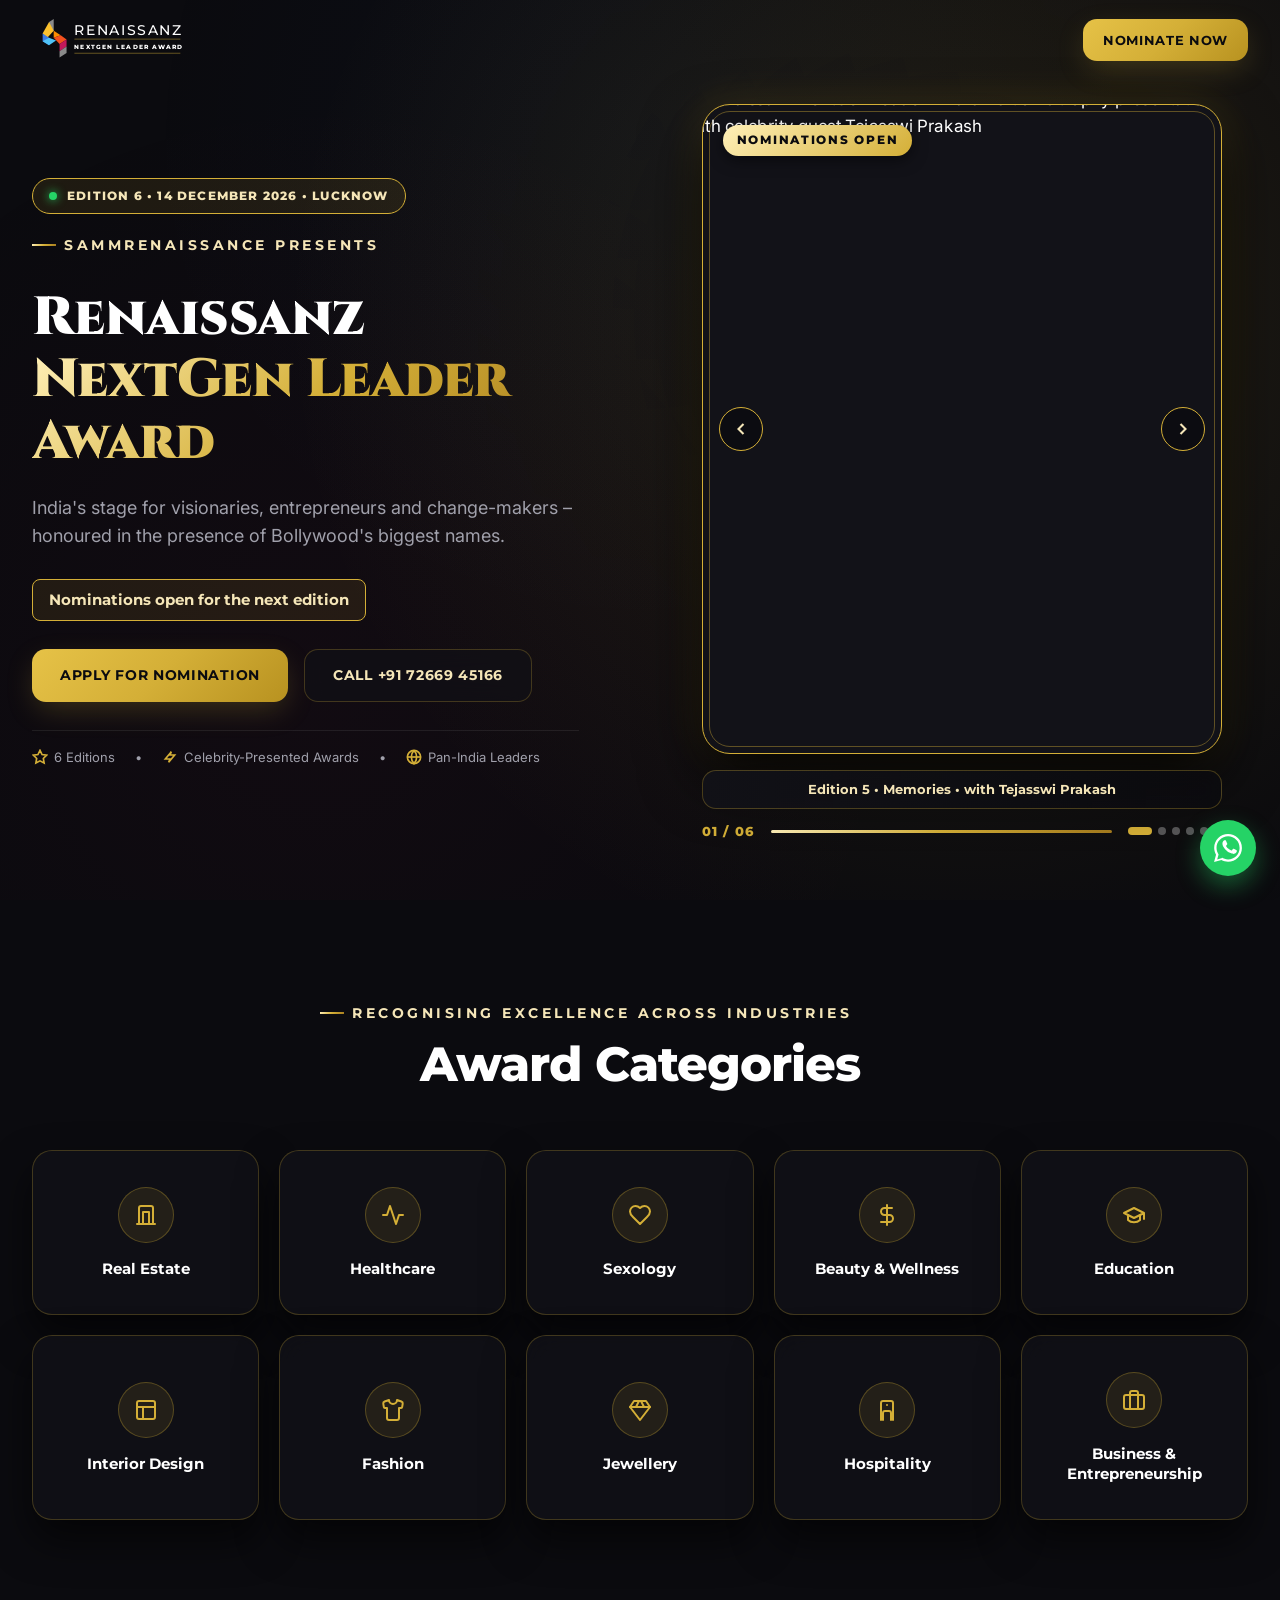
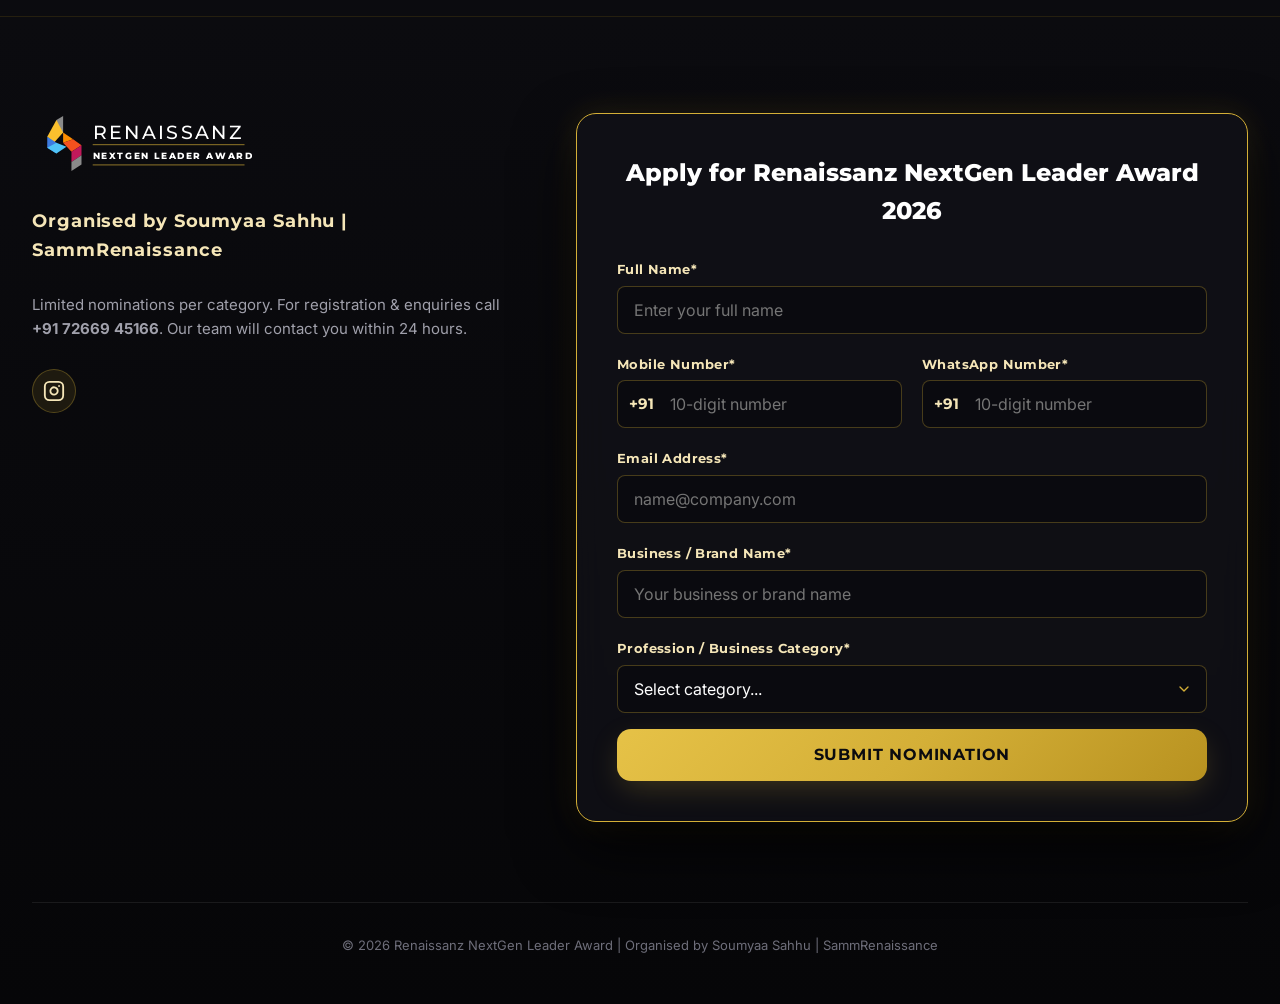
==== commit 61684ca1: "Add files via upload" ====
--- a/index.html
+++ b/index.html
@@ -35,7 +35,7 @@
   <link rel="apple-touch-icon" sizes="180x180" href="./assets/logo/apple-touch-icon.png">
 
   <!-- Preload First Slide Poster -->
-  <link rel="preload" as="image" href="./assets/hero/hero-01.webp" fetchpriority="high">
+  <link rel="preload" as="image" href="./assets/hero/hero-01.jpg" fetchpriority="high">
 
   <!-- Google Fonts -->
   <link rel="preconnect" href="https://fonts.googleapis.com">
@@ -1273,7 +1273,7 @@
     <!-- SECTION 1 – HERO WITH SCROLLABLE CELEBRITY BANNER SLIDER -->
     <section class="hero-section" id="hero">
       <!-- Background Blurred Image Crossfade Layer -->
-      <div id="hero-bg-blur" class="hero-bg-blur" style="background-image: url('./assets/hero/hero-01.webp');"></div>
+      <div id="hero-bg-blur" class="hero-bg-blur" style="background-image: url('./assets/hero/hero-01.jpg'), url('[data-uri]');"></div>
 
       <div class="container hero-grid">
         <!-- HERO LEFT (STATIC CONTENT) -->
@@ -1352,10 +1352,10 @@
             <div id="hero-slider-track" class="hero-slider-track">
               <div class="hero-slide active" role="group" aria-roledescription="slide" aria-label="Slide 1 of 6">
                 <div class="slide-ribbon">NOMINATIONS OPEN</div>
-                <img src="./assets/hero/hero-01.webp" alt="Renaissanz NextGen Leader Award Edition 5 trophy presentation with celebrity guest Tejasswi Prakash" class="slide-img fit-cover" width="1000" height="1250" loading="eager" fetchpriority="high">
+                <img src="./assets/hero/hero-01.jpg" onerror="if(!this.dataset.fb){this.dataset.fb='1';this.src='[data-uri]';}" alt="Renaissanz NextGen Leader Award Edition 5 trophy presentation with celebrity guest Tejasswi Prakash" class="slide-img fit-cover" width="1000" height="1250" loading="eager" fetchpriority="high">
               </div>
               <div class="hero-slide" role="group" aria-roledescription="slide" aria-label="Slide 2 of 6">
-                <img src="./assets/hero/hero-02.webp" alt="Renaissanz NextGen Leader Award Edition 6 official poster featuring celebrity guest Vaani Kapoor" class="slide-img fit-contain" width="1000" height="1250" loading="eager" fetchpriority="high">
+                <img src="./assets/hero/hero-02.jpg" onerror="if(!this.dataset.fb){this.dataset.fb='1';this.src='[data-uri]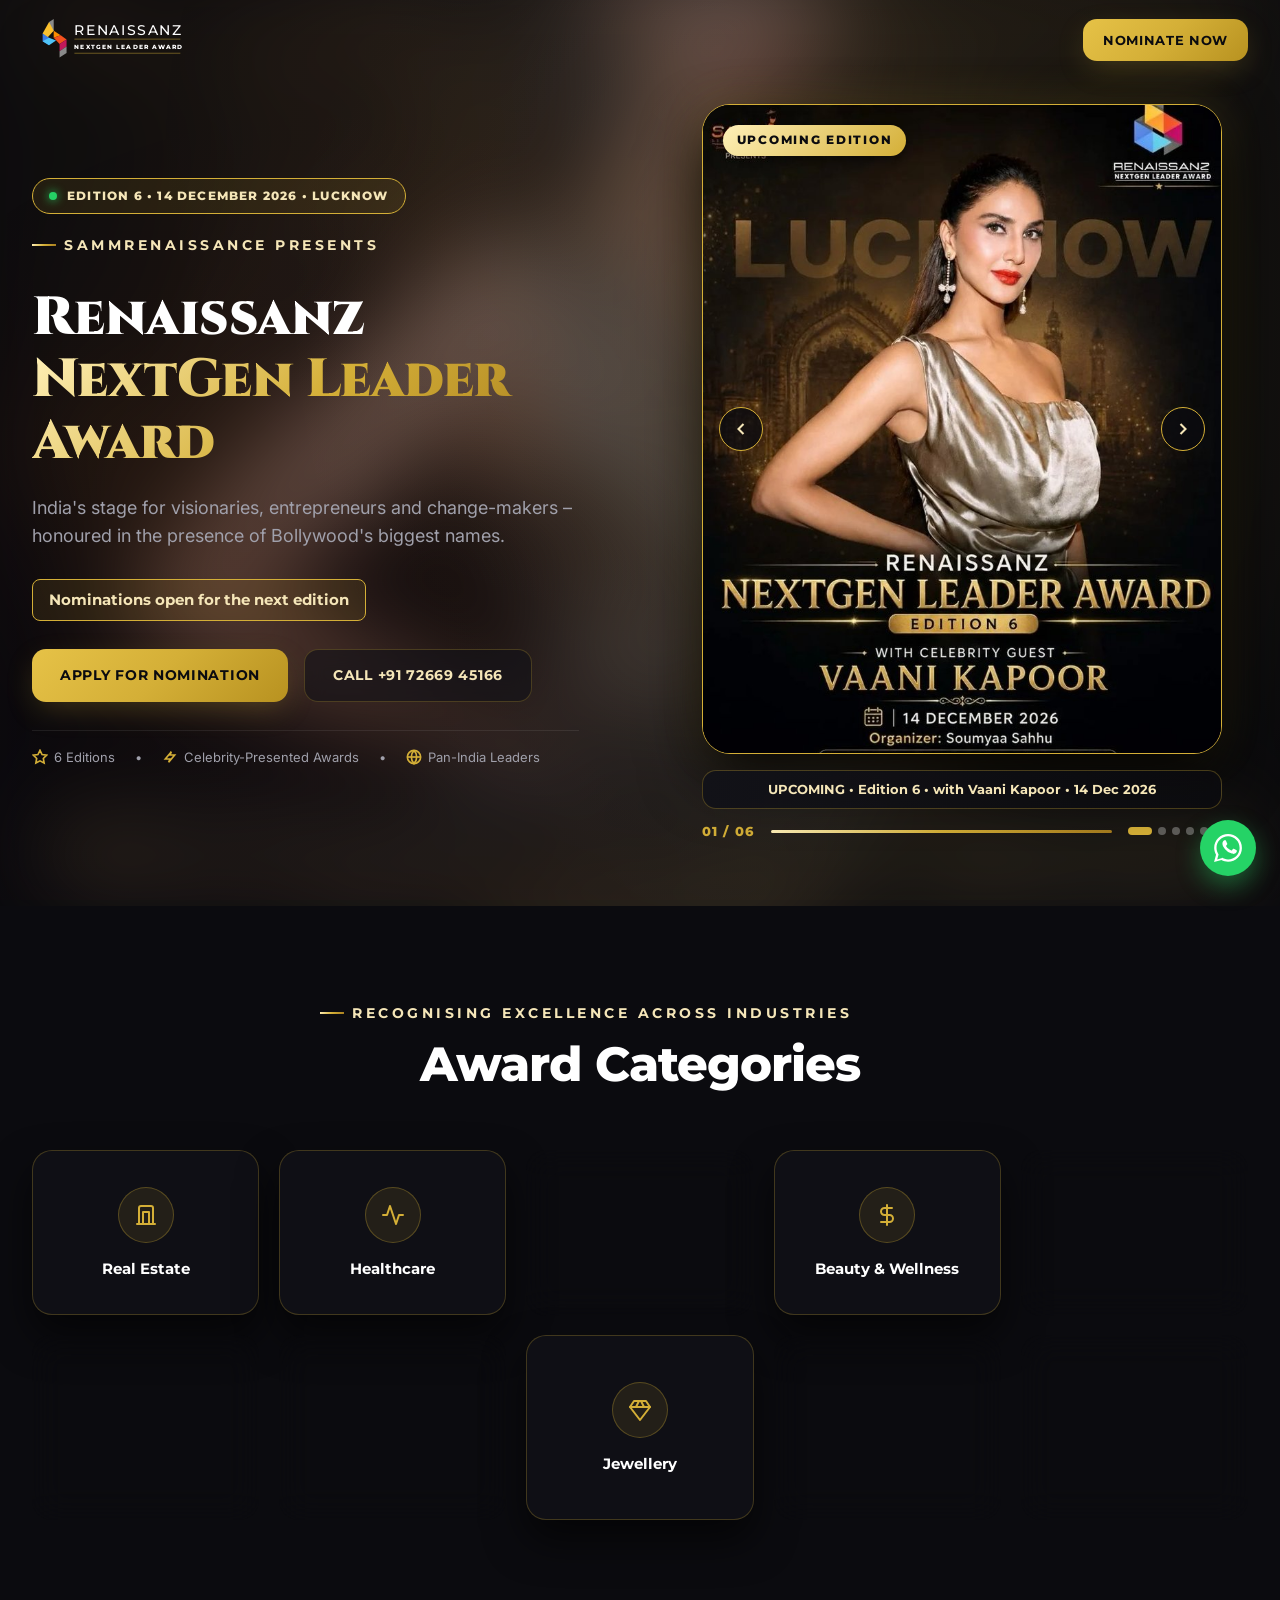
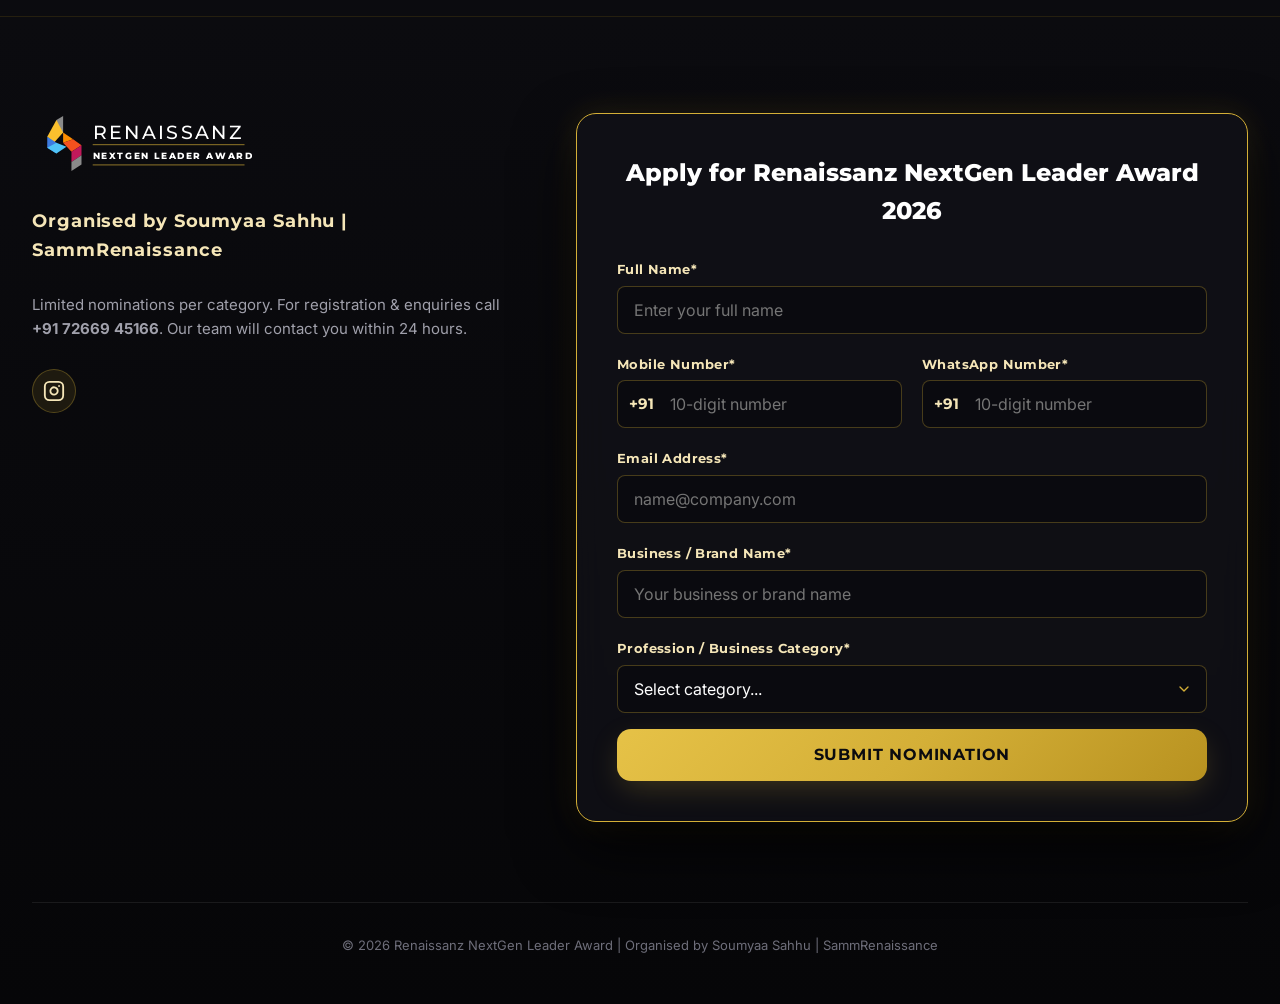
==== commit a6db6fd8: "Add files via upload" ====
--- a/index.html
+++ b/index.html
@@ -1273,7 +1273,7 @@
     <!-- SECTION 1 – HERO WITH SCROLLABLE CELEBRITY BANNER SLIDER -->
     <section class="hero-section" id="hero">
       <!-- Background Blurred Image Crossfade Layer -->
-      <div id="hero-bg-blur" class="hero-bg-blur" style="background-image: url('./assets/hero/hero-01.jpg'), url('[data-uri]');"></div>
+      <div id="hero-bg-blur" class="hero-bg-blur" style="background-image: url('[data-uri]');"></div>
 
       <div class="container hero-grid">
         <!-- HERO LEFT (STATIC CONTENT) -->
@@ -1351,11 +1351,28 @@
             <!-- Slider Track with Native Initial Slides -->
             <div id="hero-slider-track" class="hero-slider-track">
               <div class="hero-slide active" role="group" aria-roledescription="slide" aria-label="Slide 1 of 6">
+                <div class="slide-ribbon">UPCOMING EDITION</div>
+                <img src="[data-uri]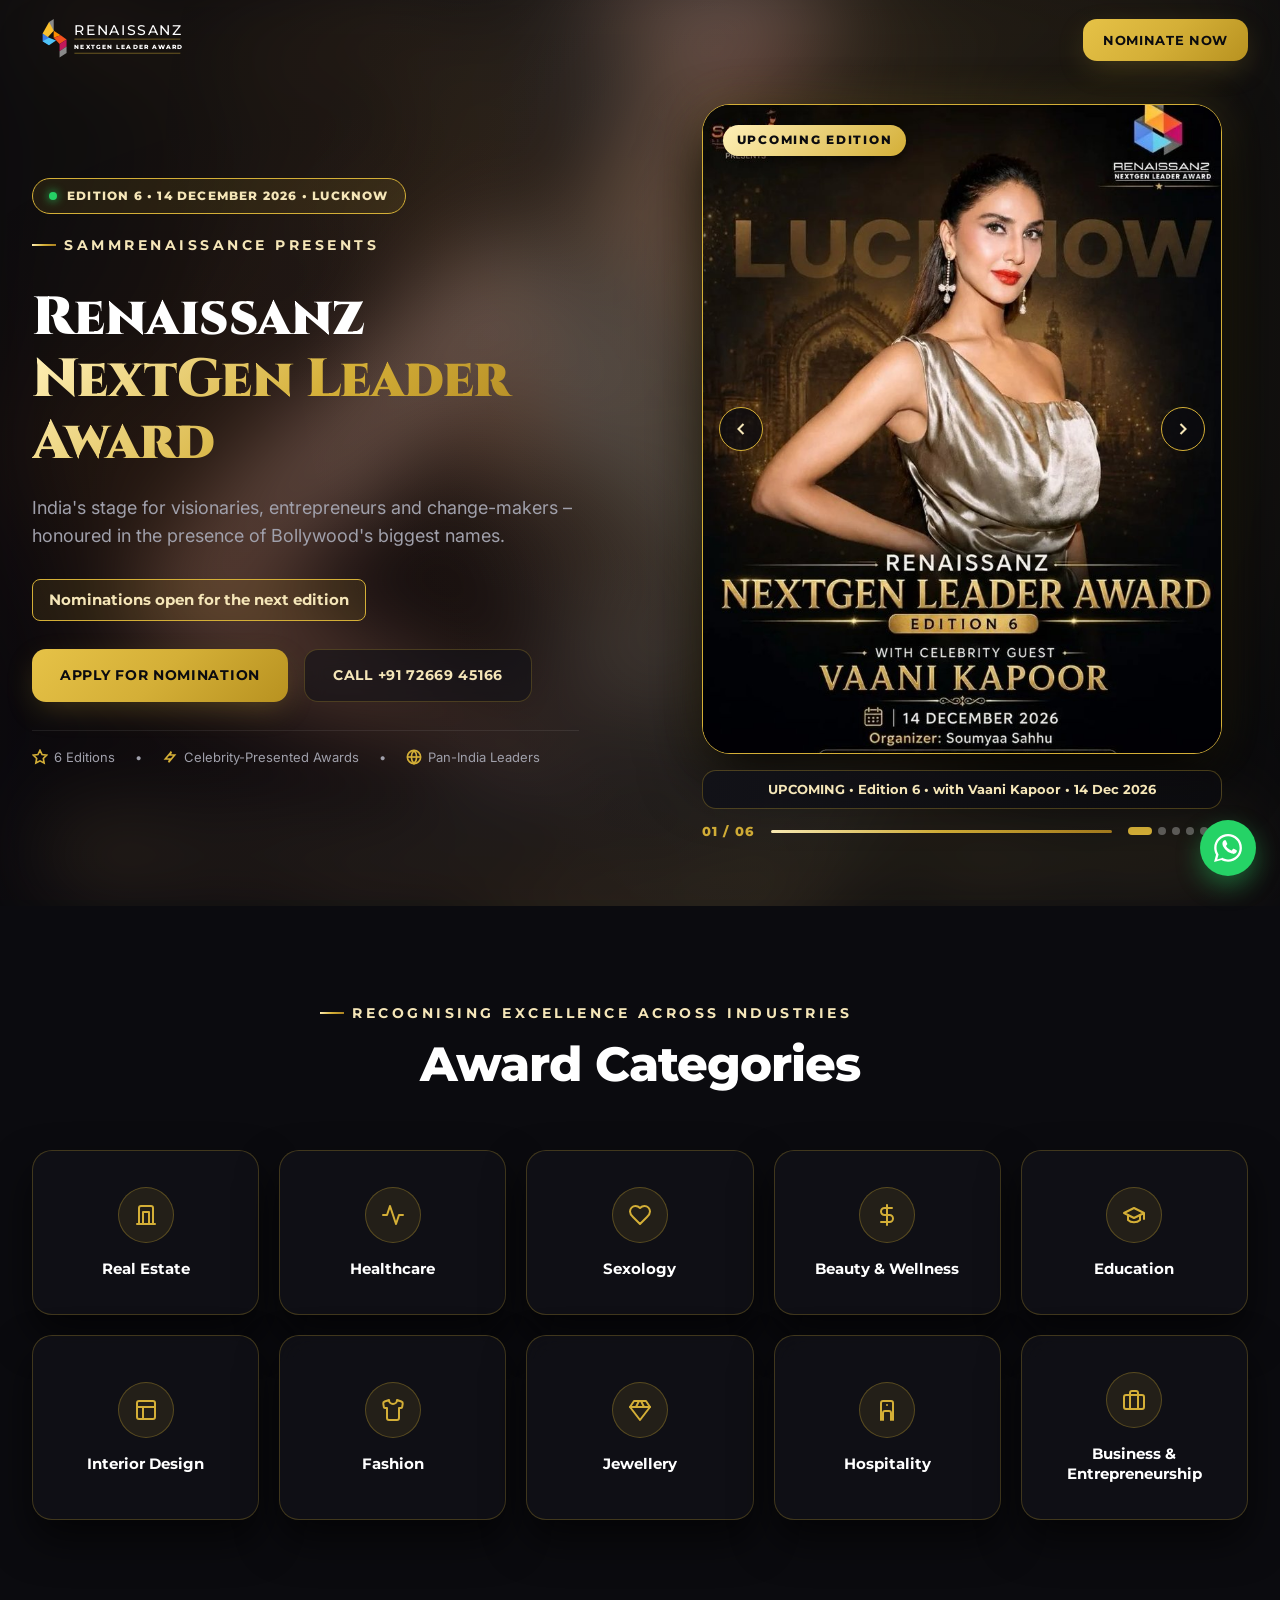
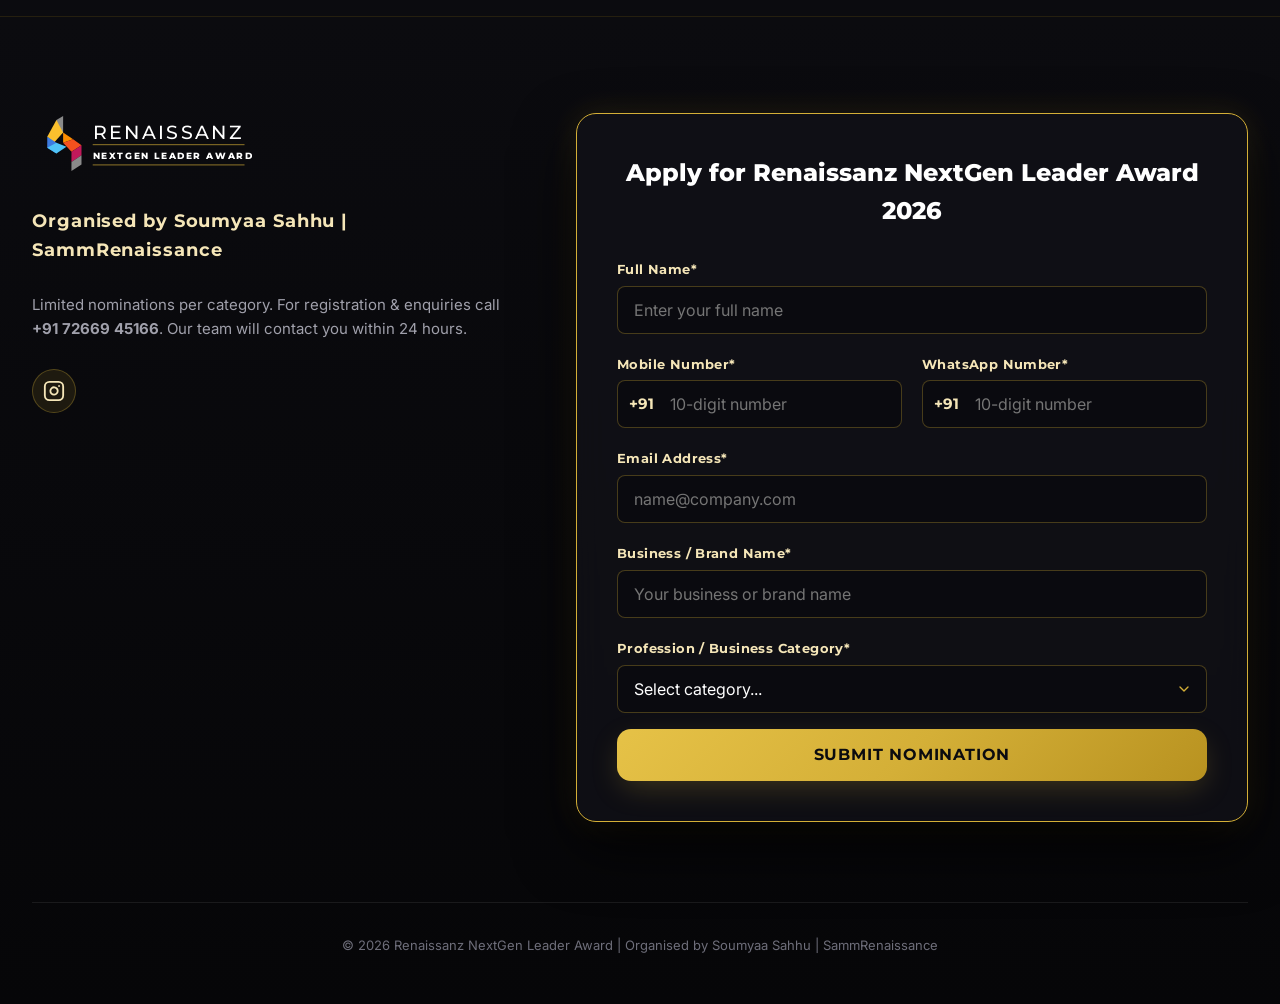
==== commit d68f87d2: "Add files via upload" ====
--- a/index.html
+++ b/index.html
@@ -1654,8 +1654,14 @@
               </div>
               <h4 class="success-title">Nomination Received!</h4>
               <p class="success-text">
-                Thank you! Your nomination has been received. Our team will contact you on WhatsApp shortly.
+                Thank you! Your nomination details are ready. Opening your email app to send directly to <strong>teamsammrenaissance@gmail.com</strong>...
               </p>
+              <div id="email-button-wrapper" style="margin-top: 1.5rem;">
+                <a id="email-mailto-btn" href="mailto:teamsammrenaissance@gmail.com" class="btn btn-primary" style="display: inline-flex; align-items: center; justify-content: center; gap: 0.5rem; text-decoration: none;">
+                  <svg width="20" height="20" viewBox="0 0 24 24" fill="none" stroke="currentColor" stroke-width="2" stroke-linecap="round" stroke-linejoin="round"><path d="M4 4h16c1.1 0 2 .9 2 2v12c0 1.1-.9 2-2 2H4c-1.1 0-2-.9-2-2V6c0-1.1.9-2 2-2z"/><polyline points="22,6 12,13 2,6"/></svg>
+                  Send Email to teamsammrenaissance@gmail.com
+                </a>
+              </div>
             </div>
           </div>
         </div>
@@ -2162,12 +2168,23 @@
     }
 
     if (submittedSuccessfully) {
+      const emailSubject = encodeURIComponent(`Nomination Application 2026 - ${formDataObj.full_name} (${formDataObj.brand_name})`);
+      const emailBody = encodeURIComponent(`Respected SammRenaissance Team,\n\nI would like to submit my nomination for the Renaissanz NextGen Leader Award 2026.\n\nNomination Details:\n------------------------------------------\nFull Name: ${formDataObj.full_name}\nMobile Number: +91 ${formDataObj.mobile_number}\nWhatsApp Number: +91 ${formDataObj.whatsapp_number}\nEmail Address: ${formDataObj.email}\nBusiness / Brand Name: ${formDataObj.brand_name}\nCategory: ${formDataObj.category}\n------------------------------------------\n\nThank you,\n${formDataObj.full_name}`);
+      const mailtoUrl = `mailto:teamsammrenaissance@gmail.com?subject=${emailSubject}&body=${emailBody}`;
+
+      const mailtoBtn = document.getElementById('email-mailto-btn');
+      if (mailtoBtn) {
+        mailtoBtn.href = mailtoUrl;
+      }
+
       setTimeout(() => {
         form.style.display = 'none';
         if (successContainer) {
           successContainer.style.display = 'block';
           successContainer.scrollIntoView({ behavior: 'smooth', block: 'center' });
         }
+        // Redirect user to open email app targeting teamsammrenaissance@gmail.com
+        window.location.href = mailtoUrl;
       }, 600);
     }
   });
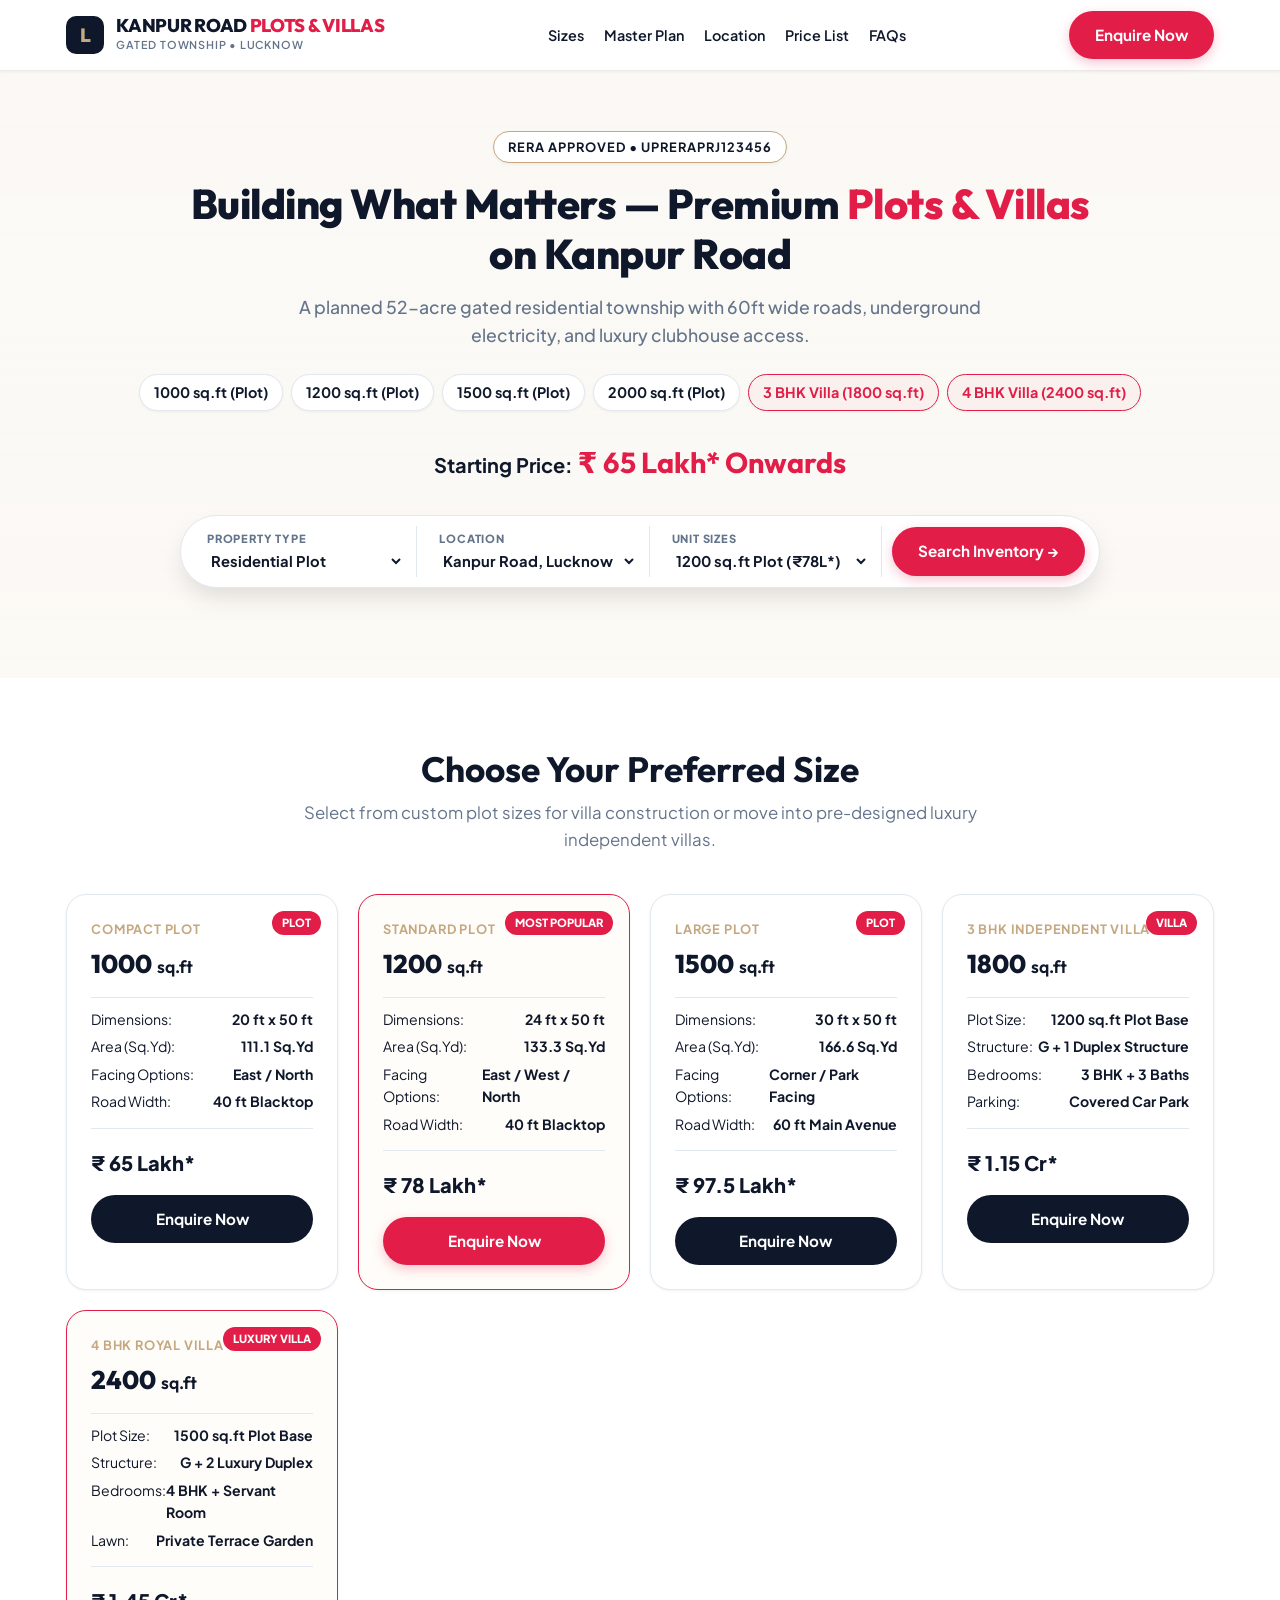
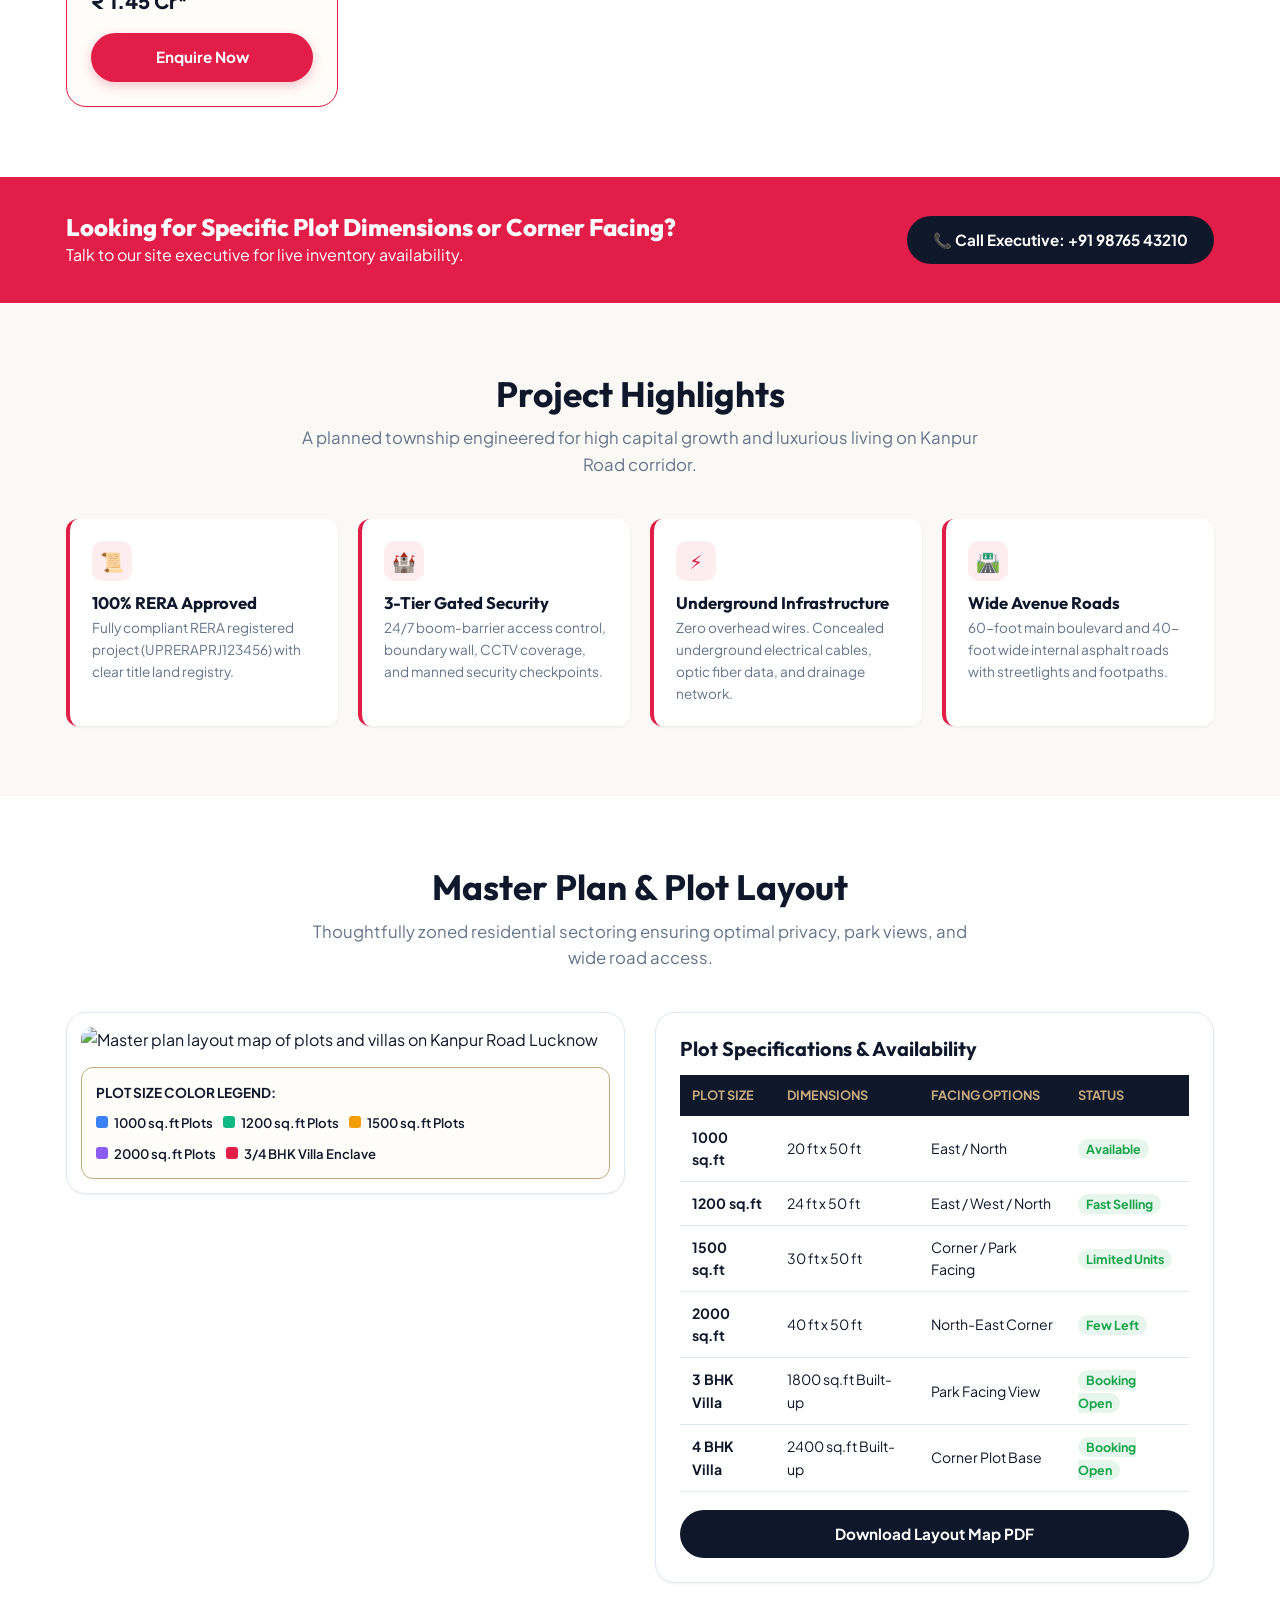
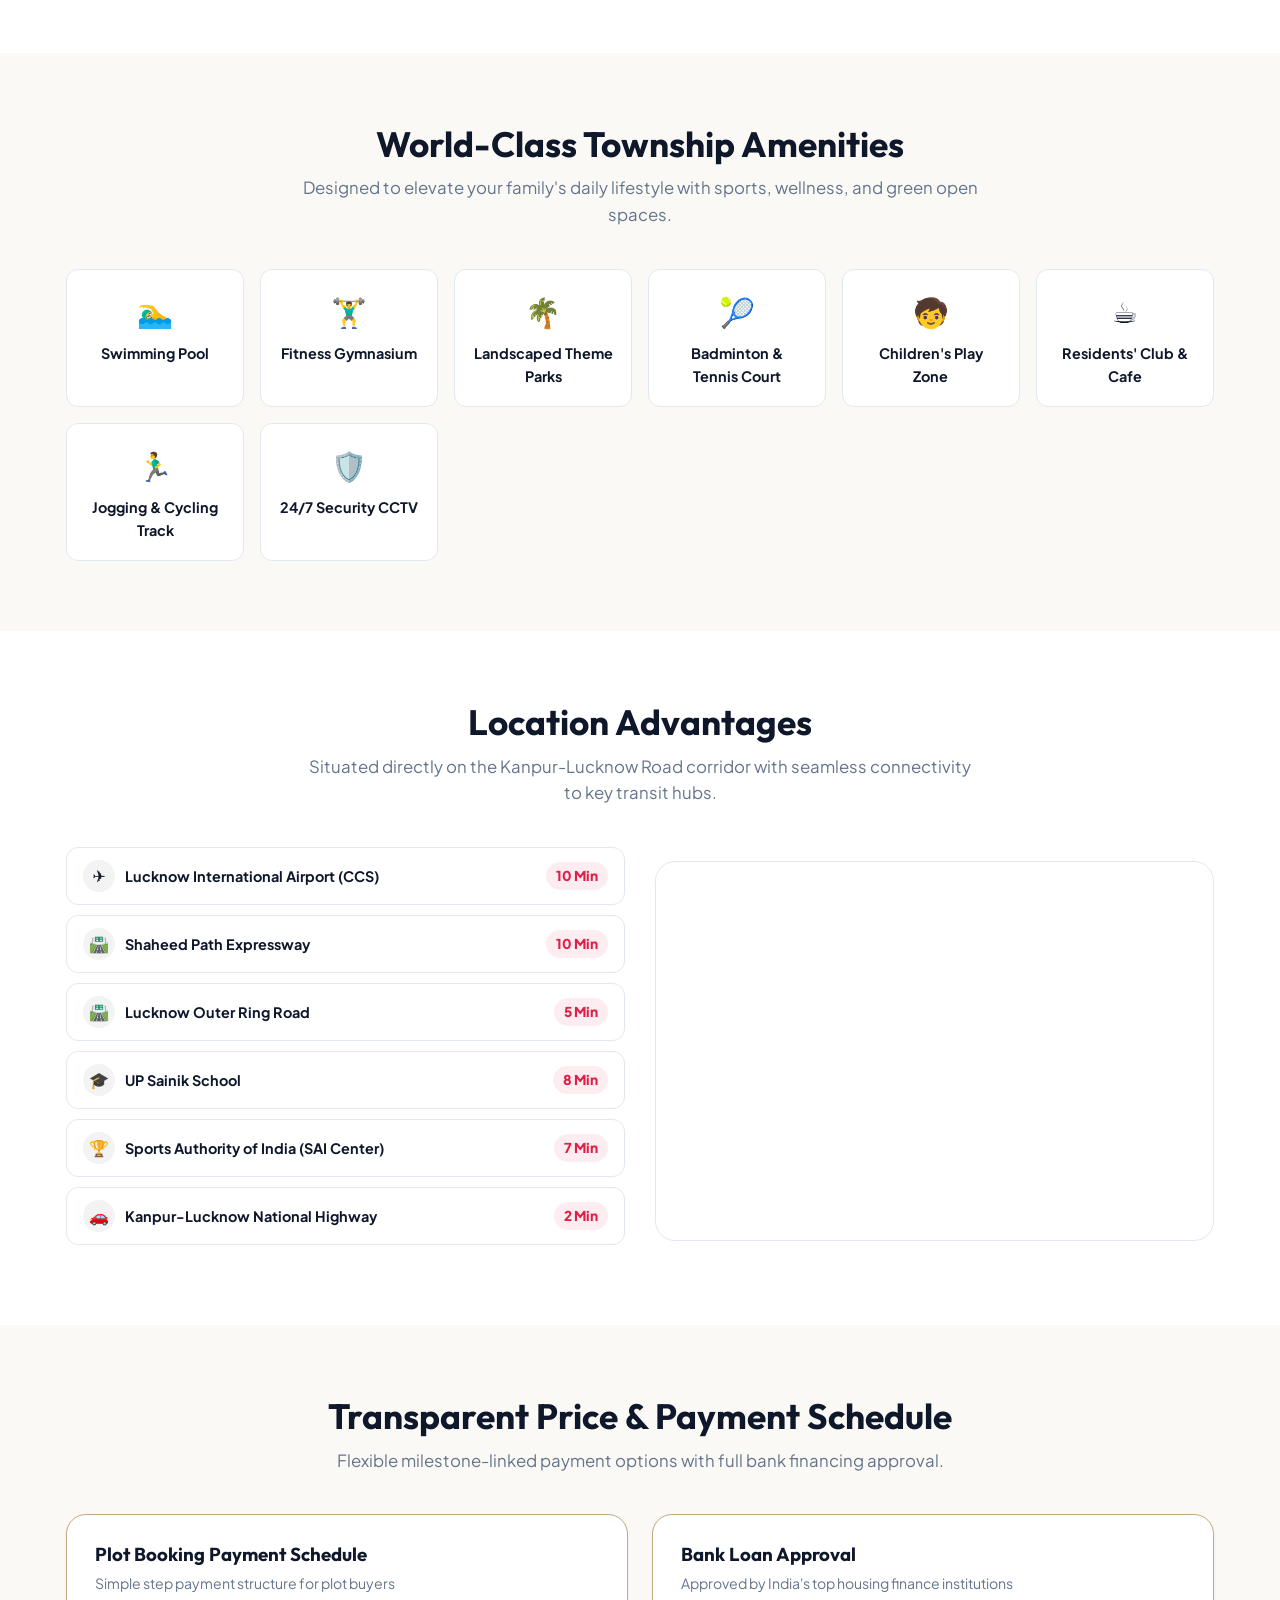
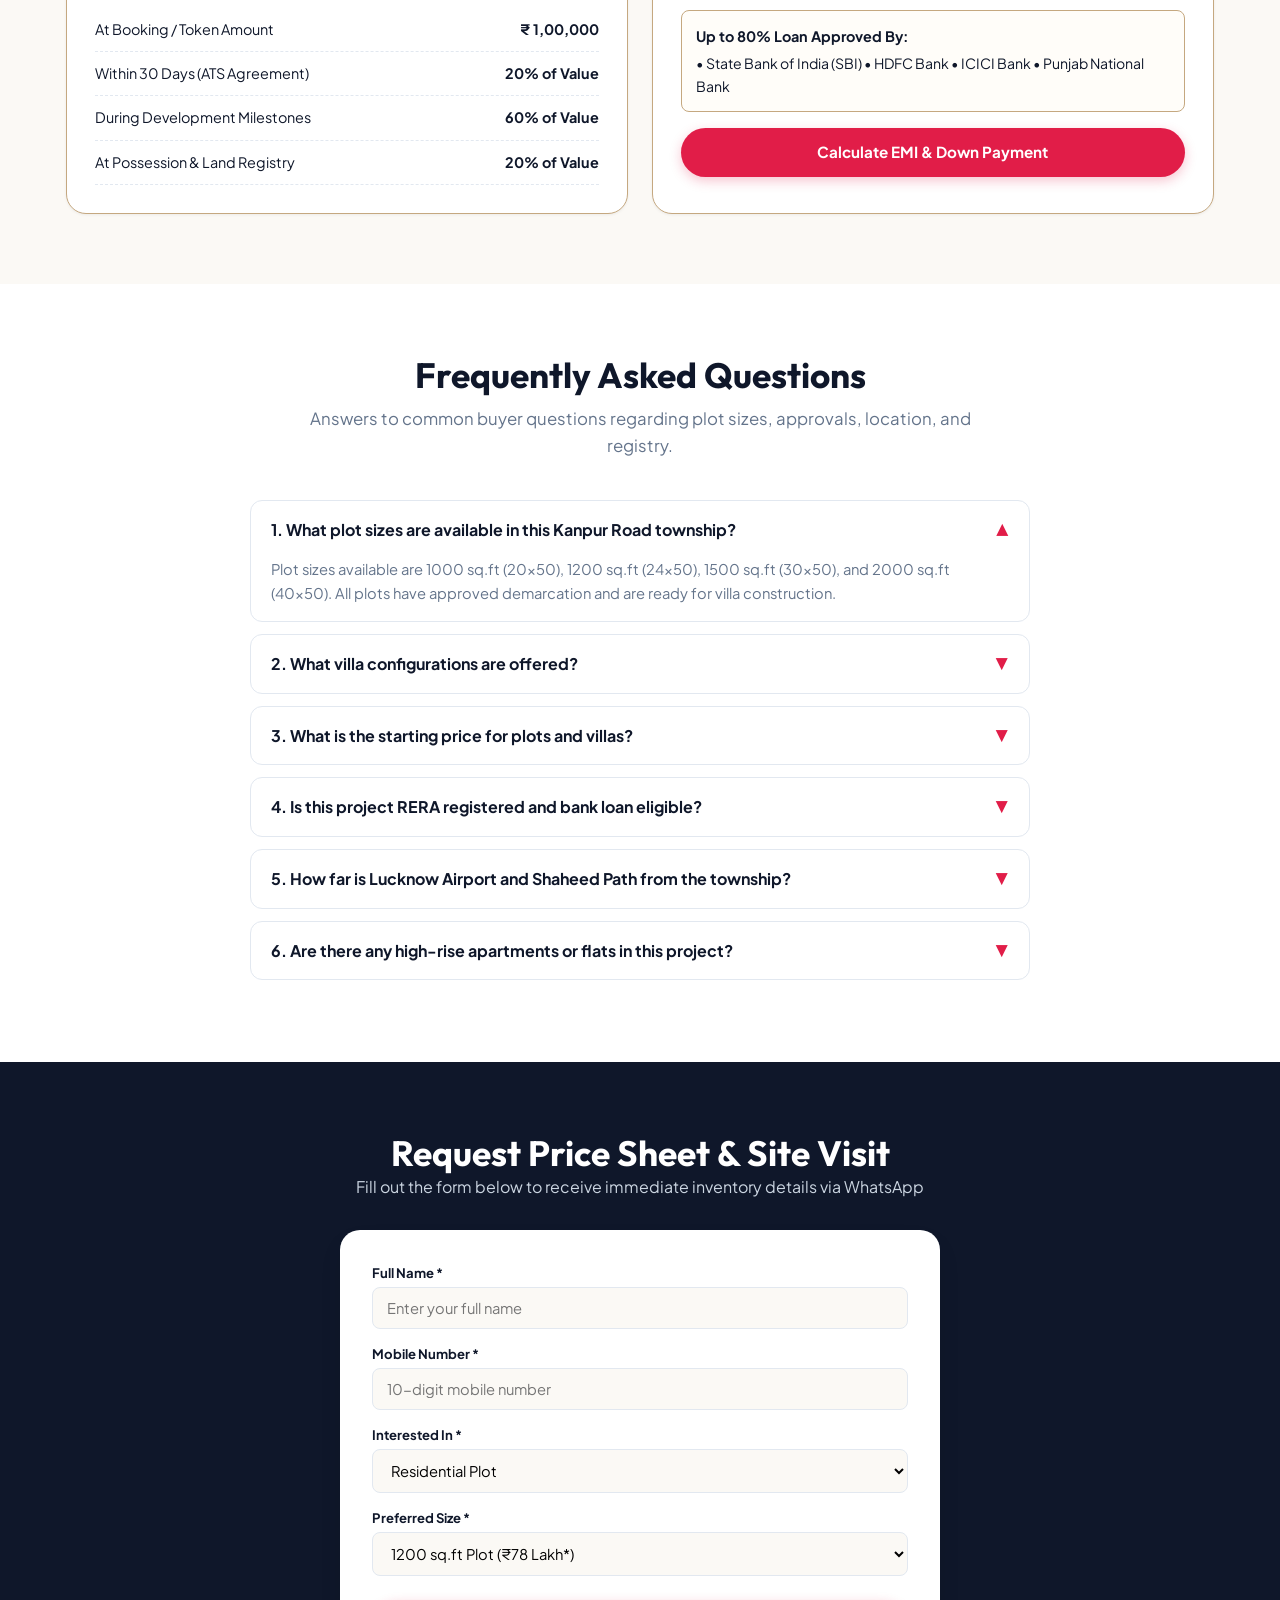
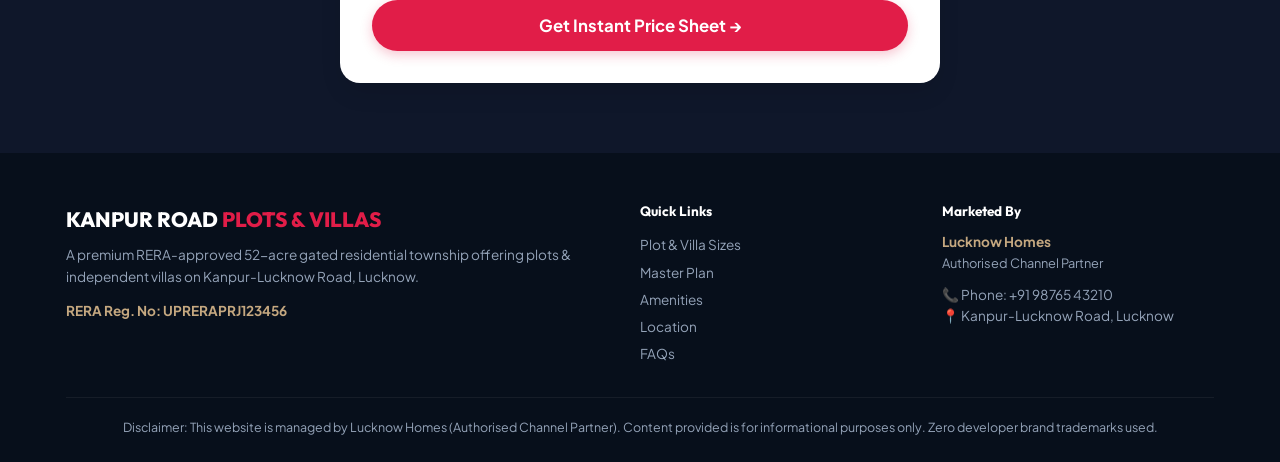
==== commit 50a6334f: "Add files via upload" ====
--- a/index.html
+++ b/index.html
@@ -3,2239 +3,835 @@
 <head>
   <meta charset="UTF-8">
   <meta name="viewport" content="width=device-width, initial-scale=1.0">
-  <title>Renaissanz NextGen Leader Award 2026 | SammRenaissance</title>
-  
-  <!-- Primary Meta Tags -->
-  <meta name="title" content="Renaissanz NextGen Leader Award 2026 | SammRenaissance">
-  <meta name="description" content="India's stage for visionaries, entrepreneurs and change-makers – Edition 6 with celebrity guest Vaani Kapoor on 14 December 2026, Lucknow. Organised by Soumyaa Sahhu | SammRenaissance.">
-  <meta name="keywords" content="Renaissanz NextGen Leader Award, SammRenaissance, Soumyaa Sahhu, Vaani Kapoor, Ekta Kapoor, Shehnaaz Gill, Business Awards India, Lucknow Awards">
-  <meta name="author" content="SammRenaissance">
-  <meta name="theme-color" content="#0B0B0F">
-
-  <!-- Open Graph / Facebook / WhatsApp / LinkedIn -->
+  <title>Plots & Villas on Kanpur Road, Lucknow | From ₹65 Lakh</title>
+  <meta name="description" content="Explore RERA-approved residential plots (1000–2000 sq.ft) & villas on Kanpur Road, Lucknow. Gated township, 5 min from Outer Ring Road. Download price list.">
+  <meta name="keywords" content="plots in Kanpur Road Lucknow, villas in Kanpur Road Lucknow, residential plots Lucknow, plots for sale near Lucknow Airport, gated society plots Lucknow, Kanpur Road villa price">
+  <link rel="canonical" href="https://lucknowhomes.in/plots-villas-kanpur-road-lucknow">
+
+  <!-- Open Graph / Social Media -->
   <meta property="og:type" content="website">
-  <meta property="og:url" content="https://www.instagram.com/renaissanznextgen">
-  <meta property="og:title" content="Renaissanz NextGen Leader Award 2026 | Edition 6 with Vaani Kapoor">
-  <meta property="og:description" content="Honouring India's NextGen Leaders on 14 December 2026 in Lucknow. Apply for nomination now.">
-  <meta property="og:image" content="./assets/og-image.png">
-  <meta property="og:image:type" content="image/png">
-  <meta property="og:image:width" content="1200">
-  <meta property="og:image:height" content="630">
+  <meta property="og:title" content="Premium Residential Plots & Villas on Kanpur Road, Lucknow">
+  <meta property="og:description" content="RERA-approved gated township on Kanpur Road, Lucknow. Plots 1000–2000 sq.ft & 3/4 BHK Luxury Villas starting ₹65 Lakh.">
+  <meta property="og:url" content="https://lucknowhomes.in/plots-villas-kanpur-road-lucknow">
+  <meta property="og:image" content="/assets/og-share.jpg">
 
   <!-- Twitter Card -->
   <meta name="twitter:card" content="summary_large_image">
-  <meta name="twitter:url" content="https://www.instagram.com/renaissanznextgen">
-  <meta name="twitter:title" content="Renaissanz NextGen Leader Award 2026">
-  <meta name="twitter:description" content="Edition 6 • 14 December 2026 • Lucknow • Celebrity Guest: Vaani Kapoor">
-  <meta name="twitter:image" content="./assets/og-image.png">
+  <meta name="twitter:title" content="Plots & Villas on Kanpur Road, Lucknow | From ₹65 Lakh">
+  <meta name="twitter:description" content="RERA-approved residential plots & villas in prime Kanpur Road location, Lucknow.">
+  <meta name="twitter:image" content="/assets/og-share.jpg">
 
   <!-- Favicons -->
-  <link rel="icon" type="image/svg+xml" href="./assets/logo/favicon.svg">
-  <link rel="alternate icon" type="image/png" sizes="32x32" href="./assets/logo/favicon-32.png">
-  <link rel="apple-touch-icon" sizes="180x180" href="./assets/logo/apple-touch-icon.png">
-
-  <!-- Preload First Slide Poster -->
-  <link rel="preload" as="image" href="./assets/hero/hero-01.jpg" fetchpriority="high">
-
-  <!-- Google Fonts -->
+  <link rel="icon" type="image/svg+xml" href="/assets/favicon.svg">
+  <link rel="icon" type="image/x-icon" href="/assets/favicon.ico">
+  <link rel="apple-touch-icon" sizes="180x180" href="/assets/apple-touch-icon.png">
+
+  <!-- Preconnect Fonts -->
   <link rel="preconnect" href="https://fonts.googleapis.com">
   <link rel="preconnect" href="https://fonts.gstatic.com" crossorigin>
-  <link href="https://fonts.googleapis.com/css2?family=Cinzel:wght@700;900&family=Inter:wght@400;500;600&family=Montserrat:wght@500;700;800;900&display=swap" rel="stylesheet">
-
-  <!-- External Stylesheet Link -->
-  <link rel="stylesheet" href="./assets/css/style.css">
-
-  <!-- Embedded Production CSS (Bulletproof fallback for all hosting environments) -->
+  <link href="https://fonts.googleapis.com/css2?family=Plus+Jakarta+Sans:wght@400;500;600;700;800&family=Outfit:wght@500;600;700;800&display=swap" rel="stylesheet">
+
   <style>
-/* ==========================================================================
-   Renaissanz NextGen Leader Award 2026 - Production CSS
-   Theme: Black & Gold Luxury Award Night
-   ========================================================================== */
-
-/* 1. CSS Variables & Reset */
-:root {
-  --bg-dark: #0B0B0F;
-  --bg-card: rgba(18, 18, 24, 0.75);
-  --bg-card-border: rgba(212, 175, 55, 0.25);
-  --bg-card-hover-border: rgba(212, 175, 55, 0.6);
-  
-  --gold-primary: #D4AF37;
-  --gold-soft: #F5E6B8;
-  --gold-dark: #9A7B1C;
-  --gold-gradient: linear-gradient(135deg, #FFF0B8 0%, #D4AF37 50%, #A67C1E 100%);
-  --gold-button-gradient: linear-gradient(135deg, #E6C247 0%, #D4AF37 50%, #B89220 100%);
-  --gold-button-hover: linear-gradient(135deg, #F5E6B8 0%, #E6C247 50%, #D4AF37 100%);
-
-  --text-primary: #FFFFFF;
-  --text-secondary: #A0A0AB;
-  --text-muted: #6E6E7A;
-
-  --accent-yellow: #FBC02D;
-  --accent-orange: #FB8C00;
-  --accent-magenta: #C2185B;
-  --accent-blue: #3D7BE0;
-
-  --font-serif: 'Cinzel', 'Playfair Display', Georgia, serif;
-  --font-heading: 'Montserrat', -apple-system, BlinkMacSystemFont, sans-serif;
-  --font-body: 'Inter', -apple-system, BlinkMacSystemFont, sans-serif;
-
-  --radius-sm: 8px;
-  --radius-md: 14px;
-  --radius-lg: 20px;
-  --radius-xl: 28px;
-
-  --shadow-gold: 0 10px 30px -5px rgba(212, 175, 55, 0.25);
-  --shadow-card: 0 20px 40px rgba(0, 0, 0, 0.6);
-  --transition-smooth: all 0.35s cubic-bezier(0.16, 1, 0.3, 1);
-}
-
-*, *::before, *::after {
-  margin: 0;
-  padding: 0;
-  box-sizing: border-box;
-}
-
-html {
-  scroll-behavior: smooth;
-  font-size: 16px;
-  -webkit-text-size-adjust: 100%;
-}
-
-body {
-  background-color: var(--bg-dark);
-  color: var(--text-primary);
-  font-family: var(--font-body);
-  line-height: 1.6;
-  overflow-x: hidden;
-  position: relative;
-  min-height: 100vh;
-}
-
-/* Background spotlight & subtle grain texture */
-body::before {
-  content: '';
-  position: fixed;
-  top: 0;
-  left: 0;
-  width: 100%;
-  height: 100%;
-  background: 
-    radial-gradient(circle at 75% 35%, rgba(212, 175, 55, 0.12) 0%, transparent 60%),
-    radial-gradient(circle at 25% 75%, rgba(194, 24, 91, 0.04) 0%, transparent 50%),
-    radial-gradient(circle at 50% 15%, rgba(61, 123, 224, 0.04) 0%, transparent 50%);
-  pointer-events: none;
-  z-index: -1;
-}
-
-a {
-  color: inherit;
-  text-decoration: none;
-}
-
-img, svg {
-  display: block;
-  max-width: 100%;
-}
-
-button, input, select {
-  font-family: inherit;
-  font-size: 100%;
-}
-
-/* Custom Scrollbar */
-::-webkit-scrollbar {
-  width: 8px;
-}
-::-webkit-scrollbar-track {
-  background: #0B0B0F;
-}
-::-webkit-scrollbar-thumb {
-  background: #2A2A35;
-  border-radius: 4px;
-}
-::-webkit-scrollbar-thumb:hover {
-  background: var(--gold-primary);
-}
-
-/* ==========================================================================
-   2. Typography & Common Components
-   ========================================================================== */
-
-.gold-text {
-  background: var(--gold-gradient);
-  -webkit-background-clip: text;
-  -webkit-text-fill-color: transparent;
-  display: inline-block;
-}
-
-.eyebrow {
-  font-family: var(--font-heading);
-  font-size: clamp(0.75rem, 2vw, 0.875rem);
-  font-weight: 700;
-  text-transform: uppercase;
-  letter-spacing: 0.25em;
-  color: var(--gold-soft);
-  margin-bottom: 0.75rem;
-  display: flex;
-  align-items: center;
-  gap: 0.5rem;
-}
-
-.eyebrow::before {
-  content: '';
-  display: inline-block;
-  width: 24px;
-  height: 2px;
-  background: var(--gold-gradient);
-}
-
-.section-title {
-  font-family: var(--font-heading);
-  font-size: clamp(2rem, 4vw, 3rem);
-  font-weight: 800;
-  line-height: 1.2;
-  letter-spacing: -0.02em;
-  margin-bottom: 1rem;
-}
-
-.btn {
-  display: inline-flex;
-  align-items: center;
-  justify-content: center;
-  gap: 0.5rem;
-  padding: 0.875rem 1.75rem;
-  min-height: 48px;
-  border-radius: var(--radius-md);
-  font-family: var(--font-heading);
-  font-size: 0.875rem;
-  font-weight: 700;
-  letter-spacing: 0.05em;
-  text-transform: uppercase;
-  cursor: pointer;
-  transition: var(--transition-smooth);
-  border: none;
-  outline: none;
-  position: relative;
-  overflow: hidden;
-  white-space: nowrap;
-}
-
-.btn-primary {
-  background: var(--gold-button-gradient);
-  color: #0B0B0F;
-  box-shadow: var(--shadow-gold);
-}
-
-.btn-primary:hover {
-  background: var(--gold-button-hover);
-  transform: translateY(-2px);
-  box-shadow: 0 14px 35px rgba(212, 175, 55, 0.35);
-}
-
-.btn-outline {
-  background: rgba(18, 18, 24, 0.6);
-  color: var(--gold-soft);
-  border: 1px solid var(--bg-card-border);
-  backdrop-filter: blur(10px);
-}
-
-.btn-outline:hover {
-  border-color: var(--gold-primary);
-  color: #FFFFFF;
-  transform: translateY(-2px);
-  background: rgba(212, 175, 55, 0.12);
-}
-
-/* Glassmorphism card container */
-.glass-card {
-  background: var(--bg-card);
-  border: 1px solid var(--bg-card-border);
-  backdrop-filter: blur(16px);
-  -webkit-backdrop-filter: blur(16px);
-  border-radius: var(--radius-lg);
-  box-shadow: var(--shadow-card);
-  transition: var(--transition-smooth);
-}
-
-.glass-card:hover {
-  border-color: var(--bg-card-hover-border);
-}
-
-/* Container Utility */
-.container {
-  width: 100%;
-  max-width: 1320px;
-  margin: 0 auto;
-  padding: 0 32px;
-}
-
-/* ==========================================================================
-   3. Header Specs
-   ========================================================================== */
-
-.site-header {
-  position: fixed;
-  top: 0;
-  left: 0;
-  width: 100%;
-  z-index: 1000;
-  height: 80px;
-  display: flex;
-  align-items: center;
-  background: transparent;
-  transition: height 0.3s ease, background 0.3s ease, border-color 0.3s ease;
-}
-
-.site-header.scrolled {
-  height: 64px;
-  background: rgba(11, 11, 15, 0.85);
-  backdrop-filter: blur(12px);
-  -webkit-backdrop-filter: blur(12px);
-  border-bottom: 1px solid rgba(212, 175, 55, 0.25);
-}
-
-.header-container {
-  display: flex;
-  align-items: center;
-  justify-content: space-between;
-  gap: 24px;
-  width: 100%;
-}
-
-.header-logo {
-  display: flex;
-  align-items: center;
-  transition: opacity 0.2s ease;
-}
-
-.header-logo:hover {
-  opacity: 0.9;
-}
-
-.header-logo svg {
-  width: clamp(150px, 12vw, 180px);
-  height: auto;
-  display: block;
-  transition: width 0.3s ease;
-  aspect-ratio: 10 / 3;
-}
-
-.site-header.scrolled .header-logo svg {
-  width: 150px;
-}
-
-.header-cta {
-  padding: 0.625rem 1.25rem;
-  font-size: 0.8125rem;
-  min-height: 42px;
-}
-
-/* ==========================================================================
-   4. SECTION 1 – HERO WITH SLIDER
-   ========================================================================== */
-
-.hero-section {
-  position: relative;
-  min-height: 100svh;
-  padding-top: 6.5rem;
-  padding-bottom: 4rem;
-  display: flex;
-  align-items: center;
-  overflow: hidden;
-}
-
-/* Background Blurred Image Layer */
-.hero-bg-blur {
-  position: absolute;
-  inset: -40px;
-  background-size: cover;
-  background-position: center;
-  filter: blur(45px);
-  opacity: 0.35;
-  transition: background-image 0.8s ease-in-out;
-  pointer-events: none;
-  z-index: 0;
-}
-
-.hero-grid {
-  display: grid;
-  grid-template-columns: 45% 55%;
-  gap: 3rem;
-  align-items: center;
-  position: relative;
-  z-index: 2;
-  width: 100%;
-}
-
-/* Hero Left Column */
-.hero-content {
-  display: flex;
-  flex-direction: column;
-  gap: 1.25rem;
-}
-
-.hero-badge-pill {
-  display: inline-flex;
-  align-items: center;
-  gap: 0.625rem;
-  padding: 0.45rem 1rem;
-  background: rgba(212, 175, 55, 0.1);
-  border: 1px solid var(--gold-primary);
-  border-radius: 30px;
-  font-family: var(--font-heading);
-  font-size: 0.75rem;
-  font-weight: 800;
-  letter-spacing: 0.1em;
-  color: var(--gold-soft);
-  text-transform: uppercase;
-  width: fit-content;
-}
-
-.pulsing-dot {
-  width: 8px;
-  height: 8px;
-  border-radius: 50%;
-  background: #25D366;
-  box-shadow: 0 0 10px #25D366;
-  animation: pulseGreen 2s infinite;
-}
-
-@keyframes pulseGreen {
-  0% { transform: scale(0.95); box-shadow: 0 0 0 0 rgba(37, 211, 102, 0.7); }
-  70% { transform: scale(1); box-shadow: 0 0 0 10px rgba(37, 211, 102, 0); }
-  100% { transform: scale(0.95); box-shadow: 0 0 0 0 rgba(37, 211, 102, 0); }
-}
-
-.hero-headline {
-  font-family: var(--font-serif);
-  font-size: clamp(2.4rem, 4.2vw, 3.8rem);
-  font-weight: 900;
-  line-height: 1.15;
-  color: #FFFFFF;
-  letter-spacing: -0.01em;
-}
-
-.hero-subheadline {
-  font-size: clamp(0.95rem, 1.5vw, 1.125rem);
-  color: var(--text-secondary);
-  line-height: 1.6;
-}
-
-/* Countdown Timer */
-.countdown-block {
-  display: flex;
-  align-items: center;
-  gap: 0.75rem;
-  margin-top: 0.5rem;
-}
-
-.countdown-box {
-  background: rgba(18, 18, 24, 0.85);
-  border: 1px solid var(--bg-card-border);
-  backdrop-filter: blur(10px);
-  border-radius: var(--radius-sm);
-  padding: 0.5rem 0.875rem;
-  text-align: center;
-  min-width: 68px;
-}
-
-.countdown-num {
-  font-family: var(--font-heading);
-  font-size: 1.35rem;
-  font-weight: 800;
-  color: var(--gold-soft);
-  line-height: 1;
-}
-
-.countdown-lbl {
-  font-size: 0.65rem;
-  color: var(--text-muted);
-  text-transform: uppercase;
-  letter-spacing: 0.05em;
-  margin-top: 0.25rem;
-}
-
-.countdown-expired {
-  font-family: var(--font-heading);
-  font-size: 0.9375rem;
-  font-weight: 700;
-  color: var(--gold-soft);
-  padding: 0.5rem 1rem;
-  background: rgba(212, 175, 55, 0.1);
-  border: 1px solid var(--gold-primary);
-  border-radius: var(--radius-sm);
-}
-
-.hero-actions {
-  display: flex;
-  flex-wrap: wrap;
-  gap: 1rem;
-  margin-top: 0.5rem;
-}
-
-.hero-trust-row {
-  display: flex;
-  flex-wrap: wrap;
-  align-items: center;
-  gap: 1.25rem;
-  font-size: 0.8125rem;
-  color: var(--text-secondary);
-  margin-top: 0.5rem;
-  padding-top: 1rem;
-  border-top: 1px solid rgba(255, 255, 255, 0.08);
-}
-
-.trust-item {
-  display: flex;
-  align-items: center;
-  gap: 0.375rem;
-}
-
-.trust-icon {
-  color: var(--gold-primary);
-}
-
-/* Hero Right Column */
-.hero-slider-column {
-  position: relative;
-  display: flex;
-  flex-direction: column;
-  align-items: center;
-  width: 100%;
-}
-
-.hero-slider-frame {
-  position: relative;
-  width: 100%;
-  max-width: 520px;
-  aspect-ratio: 4 / 5;
-  min-height: 440px;
-  border-radius: var(--radius-xl);
-  overflow: hidden;
-
-  border: 1px solid var(--gold-primary);
-  outline: 1px solid rgba(212, 175, 55, 0.4);
-  outline-offset: -8px;
-  box-shadow: 0 25px 60px rgba(0, 0, 0, 0.9), 0 0 40px rgba(212, 175, 55, 0.2);
-  background: #121218;
-}
-
-.hero-slider-track {
-  position: relative;
-  width: 100%;
-  height: 100%;
-}
-
-.hero-slide {
-  position: absolute;
-  inset: 0;
-  opacity: 0;
-  visibility: hidden;
-  transition: opacity 0.7s cubic-bezier(0.16, 1, 0.3, 1), visibility 0.7s;
-}
-
-.hero-slide.active {
-  opacity: 1;
-  visibility: visible;
-  z-index: 2;
-}
-
-.slide-img {
-  width: 100%;
-  height: 100%;
-  transition: transform 4.5s ease-out;
-}
-
-.slide-img.fit-contain {
-  object-fit: contain;
-  background: #0B0B0F;
-}
-
-.slide-img.fit-cover {
-  object-fit: cover;
-  object-position: center top;
-}
-
-.hero-slide.active .slide-img {
-  transform: scale(1.06);
-}
-
-.slide-ribbon {
-  position: absolute;
-  top: 20px;
-  left: 20px;
-  z-index: 10;
-  background: linear-gradient(135deg, #FFF0B8 0%, #D4AF37 100%);
-  color: #0B0B0F;
-  font-family: var(--font-heading);
-  font-size: 0.725rem;
-  font-weight: 800;
-  letter-spacing: 0.15em;
-  padding: 6px 14px;
-  border-radius: 20px;
-  text-transform: uppercase;
-  box-shadow: 0 4px 15px rgba(0,0,0,0.5);
-}
-
-.slider-arrow {
-  position: absolute;
-  top: 50%;
-  transform: translateY(-50%);
-  width: 44px;
-  height: 44px;
-  border-radius: 50%;
-  background: rgba(11, 11, 15, 0.8);
-  border: 1px solid var(--gold-primary);
-  color: var(--gold-soft);
-  display: flex;
-  align-items: center;
-  justify-content: center;
-  cursor: pointer;
-  z-index: 20;
-  transition: var(--transition-smooth);
-}
-
-.slider-arrow:hover {
-  background: var(--gold-gradient);
-  color: #0B0B0F;
-  transform: translateY(-50%) scale(1.1);
-}
-
-.prev-arrow { left: 16px; }
-.next-arrow { right: 16px; }
-
-.hero-slider-controls {
-  width: 100%;
-  max-width: 520px;
-  margin-top: 1rem;
-  display: flex;
-  flex-direction: column;
-  gap: 0.75rem;
-}
-
-.caption-bar {
-  background: linear-gradient(to right, rgba(18, 18, 24, 0.95), rgba(11, 11, 15, 0.8));
-  border: 1px solid rgba(212, 175, 55, 0.3);
-  padding: 8px 16px;
-  border-radius: var(--radius-md);
-  font-family: var(--font-heading);
-  font-size: 0.8125rem;
-  font-weight: 700;
-  color: var(--gold-soft);
-  text-align: center;
-  backdrop-filter: blur(10px);
-}
-
-.slider-footer-bar {
-  display: flex;
-  align-items: center;
-  justify-content: space-between;
-  gap: 1rem;
-}
-
-.slider-counter {
-  font-family: var(--font-heading);
-  font-size: 0.8125rem;
-  font-weight: 800;
-  color: var(--gold-primary);
-  letter-spacing: 0.1em;
-}
-
-.slider-progress-container {
-  flex: 1;
-  height: 3px;
-  background: rgba(255, 255, 255, 0.1);
-  border-radius: 3px;
-  overflow: hidden;
-}
-
-.slider-progress-bar {
-  height: 100%;
-  width: 0%;
-  background: var(--gold-gradient);
-}
-
-.slider-dots-container {
-  display: flex;
-  align-items: center;
-  gap: 6px;
-}
-
-.slider-dot {
-  width: 8px;
-  height: 8px;
-  border-radius: 50%;
-  background: rgba(255, 255, 255, 0.3);
-  border: none;
-  cursor: pointer;
-  transition: all 0.3s ease;
-}
-
-.slider-dot.active {
-  width: 24px;
-  border-radius: 10px;
-  background: var(--gold-primary);
-}
-
-/* ==========================================================================
-   5. Section 2 – Award Categories
-   ========================================================================== */
-
-.categories-section {
-  padding: 6rem 0;
-  position: relative;
-}
-
-.categories-header {
-  text-align: center;
-  max-width: 640px;
-  margin: 0 auto 3.5rem auto;
-}
-
-.categories-grid {
-  display: grid;
-  grid-template-columns: repeat(5, 1fr);
-  gap: 1.25rem;
-}
-
-.category-card {
-  display: flex;
-  flex-direction: column;
-  align-items: center;
-  justify-content: center;
-  text-align: center;
-  padding: 2.25rem 1.25rem;
-  gap: 1rem;
-  cursor: pointer;
-}
-
-.category-card:hover {
-  transform: translateY(-6px);
-  background: linear-gradient(135deg, rgba(212, 175, 55, 0.12), rgba(18, 18, 24, 0.85));
-  box-shadow: 0 15px 35px rgba(212, 175, 55, 0.15);
-}
-
-.category-icon {
-  width: 56px;
-  height: 56px;
-  border-radius: 50%;
-  background: rgba(212, 175, 55, 0.1);
-  border: 1px solid rgba(212, 175, 55, 0.3);
-  display: flex;
-  align-items: center;
-  justify-content: center;
-  color: var(--gold-primary);
-  transition: var(--transition-smooth);
-}
-
-.category-card:hover .category-icon {
-  background: var(--gold-gradient);
-  color: #0B0B0F;
-  border-color: var(--gold-primary);
-  transform: scale(1.1);
-}
-
-.category-title {
-  font-family: var(--font-heading);
-  font-size: 0.9375rem;
-  font-weight: 700;
-  color: var(--text-primary);
-  line-height: 1.3;
-}
-
-/* ==========================================================================
-   6. Footer & Nomination Form Section
-   ========================================================================== */
-
-.footer-section {
-  padding: 6rem 0 3rem 0;
-  background: linear-gradient(to bottom, var(--bg-dark) 0%, #060608 100%);
-  border-top: 1px solid rgba(212, 175, 55, 0.15);
-  position: relative;
-}
-
-.footer-grid {
-  display: grid;
-  grid-template-columns: 5fr 7fr;
-  gap: 4rem;
-  align-items: start;
-}
-
-.footer-info {
-  display: flex;
-  flex-direction: column;
-  gap: 1.75rem;
-}
-
-.footer-logo {
-  display: inline-block;
-}
-
-.footer-logo svg {
-  width: 220px;
-  height: auto;
-}
-
-.footer-org {
-  font-family: var(--font-heading);
-  font-size: 1.125rem;
-  font-weight: 700;
-  color: var(--gold-soft);
-  letter-spacing: 0.05em;
-}
-
-.footer-note {
-  font-size: 0.9375rem;
-  color: var(--text-secondary);
-  line-height: 1.6;
-}
-
-.social-links {
-  display: flex;
-  align-items: center;
-  gap: 1rem;
-}
-
-.social-icon {
-  width: 44px;
-  height: 44px;
-  border-radius: 50%;
-  background: rgba(212, 175, 55, 0.1);
-  border: 1px solid rgba(212, 175, 55, 0.3);
-  display: flex;
-  align-items: center;
-  justify-content: center;
-  color: var(--gold-soft);
-  transition: var(--transition-smooth);
-}
-
-.social-icon:hover {
-  background: var(--gold-gradient);
-  color: #0B0B0F;
-  transform: translateY(-3px);
-}
-
-/* Nomination Form Card */
-.form-card {
-  padding: 2.5rem;
-  border: 1px solid var(--gold-primary);
-  box-shadow: 0 25px 60px rgba(0, 0, 0, 0.8), 0 0 30px rgba(212, 175, 55, 0.15);
-}
-
-.form-title {
-  font-family: var(--font-heading);
-  font-size: 1.5rem;
-  font-weight: 800;
-  margin-bottom: 1.75rem;
-  text-align: center;
-  color: var(--text-primary);
-}
-
-.form-grid {
-  display: grid;
-  grid-template-columns: repeat(2, 1fr);
-  gap: 1.25rem;
-}
-
-.form-group {
-  display: flex;
-  flex-direction: column;
-  gap: 0.375rem;
-}
-
-.form-group.full-width {
-  grid-column: span 2;
-}
-
-.form-label {
-  font-family: var(--font-heading);
-  font-size: 0.8125rem;
-  font-weight: 700;
-  color: var(--gold-soft);
-  letter-spacing: 0.03em;
-}
-
-.form-control {
-  width: 100%;
-  height: 48px;
-  padding: 0 1rem;
-  background: rgba(11, 11, 15, 0.8);
-  border: 1px solid rgba(212, 175, 55, 0.3);
-  border-radius: var(--radius-sm);
-  color: var(--text-primary);
-  font-size: 16px;
-  outline: none;
-  transition: var(--transition-smooth);
-}
-
-.form-control:focus {
-  border-color: var(--gold-primary);
-  box-shadow: 0 0 15px rgba(212, 175, 55, 0.3);
-  background: rgba(18, 18, 24, 0.95);
-}
-
-.form-control.input-error {
-  border-color: #FF5252;
-}
-
-.phone-prefix-group {
-  position: relative;
-  display: flex;
-  align-items: center;
-}
-
-.phone-prefix {
-  position: absolute;
-  left: 12px;
-  font-family: var(--font-heading);
-  font-size: 0.9375rem;
-  font-weight: 700;
-  color: var(--gold-soft);
-  pointer-events: none;
-}
-
-.phone-control {
-  padding-left: 52px;
-}
-
-select.form-control {
-  cursor: pointer;
-  appearance: none;
-  background-image: url("data:image/svg+xml,%3Csvg xmlns='http://www.w3.org/2000/svg' width='16' height='16' viewBox='0 0 24 24' fill='none' stroke='%23D4AF37' stroke-width='2' stroke-linecap='round' stroke-linejoin='round'%3E%3Cpolyline points='6 9 12 15 18 9'%3E%3C/polyline%3E%3C/svg%3E");
-  background-repeat: no-repeat;
-  background-position: right 14px center;
-  padding-right: 40px;
-}
-
-select.form-control option {
-  background-color: #111115;
-  color: #FFFFFF;
-}
-
-.highlight-select {
-  animation: selectPulse 1s ease-in-out;
-}
-
-@keyframes selectPulse {
-  0% { border-color: var(--gold-primary); box-shadow: 0 0 20px rgba(212,175,55,0.8); }
-  50% { border-color: #FFFFFF; box-shadow: 0 0 25px rgba(255,255,255,0.9); }
-  100% { border-color: rgba(212,175,55,0.3); }
-}
-
-.error-message {
-  font-size: 0.75rem;
-  color: #FF5252;
-  margin-top: 2px;
-}
-
-.btn-submit {
-  width: 100%;
-  margin-top: 1rem;
-  height: 52px;
-  font-size: 1rem;
-}
-
-.btn-spinner {
-  display: none;
-  width: 20px;
-  height: 20px;
-  border: 3px solid rgba(11, 11, 15, 0.3);
-  border-top-color: #0B0B0F;
-  border-radius: 50%;
-  animation: spin 0.8s linear infinite;
-  position: absolute;
-}
-
-@keyframes spin {
-  to { transform: rotate(360deg); }
-}
-
-/* Success Message Overlay */
-.form-success-box {
-  display: none;
-  text-align: center;
-  padding: 3rem 1.5rem;
-}
-
-.success-icon {
-  width: 72px;
-  height: 72px;
-  margin: 0 auto 1.5rem auto;
-  border-radius: 50%;
-  background: var(--gold-gradient);
-  display: flex;
-  align-items: center;
-  justify-content: center;
-  color: #0B0B0F;
-}
-
-.success-title {
-  font-family: var(--font-heading);
-  font-size: 1.5rem;
-  font-weight: 800;
-  margin-bottom: 0.75rem;
-}
-
-.success-text {
-  color: var(--text-secondary);
-  max-width: 440px;
-  margin: 0 auto;
-}
-
-/* Footer Bottom Bar */
-.footer-bottom {
-  margin-top: 5rem;
-  padding-top: 2rem;
-  border-top: 1px solid rgba(255, 255, 255, 0.08);
-  text-align: center;
-  font-size: 0.8125rem;
-  color: var(--text-muted);
-}
-
-/* Floating WhatsApp Button */
-.whatsapp-float {
-  position: fixed;
-  bottom: 24px;
-  right: 24px;
-  width: 56px;
-  height: 56px;
-  background: #25D366;
-  color: #FFFFFF;
-  border-radius: 50%;
-  display: flex;
-  align-items: center;
-  justify-content: center;
-  box-shadow: 0 10px 25px rgba(37, 211, 102, 0.4);
-  z-index: 990;
-  transition: var(--transition-smooth);
-}
-
-.whatsapp-float:hover {
-  transform: scale(1.1);
-  box-shadow: 0 15px 35px rgba(37, 211, 102, 0.6);
-}
-
-/* Mobile Sticky Nomination Bar */
-.mobile-sticky-bar {
-  display: none;
-  position: fixed;
-  bottom: 0;
-  left: 0;
-  width: 100%;
-  padding: 12px 16px;
-  background: rgba(11, 11, 15, 0.95);
-  backdrop-filter: blur(16px);
-  -webkit-backdrop-filter: blur(16px);
-  border-top: 1px solid rgba(212, 175, 55, 0.3);
-  z-index: 980;
-  transition: transform 0.4s ease, opacity 0.4s ease;
-}
-
-.mobile-sticky-bar.hide-sticky {
-  transform: translateY(100%);
-  opacity: 0;
-  pointer-events: none;
-}
-
-.mobile-sticky-bar .btn {
-  width: 100%;
-  min-height: 46px;
-}
-
-/* ==========================================================================
-   7. Animation Classes (Visible by default, zero-fail loading)
-   ========================================================================== */
-
-.animate-on-scroll {
-  opacity: 1;
-  transform: translateY(0);
-  transition: opacity 0.8s cubic-bezier(0.16, 1, 0.3, 1), transform 0.8s cubic-bezier(0.16, 1, 0.3, 1);
-}
-
-/* Optional scroll animation when JS adds js-animated */
-.js-animated .animate-on-scroll:not(.is-visible) {
-  opacity: 0;
-  transform: translateY(20px);
-}
-
-.animate-on-scroll.is-visible {
-  opacity: 1;
-  transform: translateY(0);
-}
-
-/* ==========================================================================
-   8. Responsive Media Queries
-   ========================================================================== */
-
-@media (max-width: 1024px) {
-  .header-logo svg {
-    width: 165px;
+    :root {
+      --color-navy: #0F172A;
+      --color-navy-light: #1E293B;
+      --color-red: #E11D48;
+      --color-red-hover: #BE123C;
+      --color-gold: #C5A880;
+      --color-gold-hover: #B3956B;
+      --color-cream: #FFFDF9;
+      --color-bg-warm: #FBF9F5;
+      --color-text-dark: #0F172A;
+      --color-text-muted: #64748B;
+      --color-border: #E2E8F0;
+      --color-white: #FFFFFF;
+      --color-green: #16A34A;
+      --font-heading: 'Outfit', system-ui, -apple-system, sans-serif;
+      --font-body: 'Plus Jakarta Sans', system-ui, -apple-system, sans-serif;
+      --shadow-sm: 0 1px 3px rgba(0,0,0,0.06);
+      --shadow-md: 0 4px 12px rgba(0,0,0,0.08);
+      --shadow-lg: 0 12px 24px -4px rgba(0,0,0,0.12);
+      --radius-pill: 50px;
+      --radius-md: 12px;
+      --radius-lg: 20px;
+    }
+
+    * { box-sizing: border-box; margin: 0; padding: 0; }
+    html { scroll-behavior: smooth; font-family: var(--font-body); background-color: var(--color-bg-warm); color: var(--color-text-dark); line-height: 1.6; }
+    body { overflow-x: hidden; }
+
+    .container { width: 92%; max-width: 1200px; margin: 0 auto; padding: 0 15px; }
+    .section-padding { padding: 70px 0; }
+    .bg-white { background-color: var(--color-white); }
+    .bg-warm { background-color: var(--color-bg-warm); }
+    .bg-navy { background-color: var(--color-navy); color: var(--color-white); }
+    .text-center { text-align: center; }
+
+    /* Typography */
+    h1, h2, h3, h4 { font-family: var(--font-heading); font-weight: 700; line-height: 1.2; }
+    .section-title { font-size: 2.2rem; color: var(--color-text-dark); margin-bottom: 10px; text-align: center; }
+    .bg-navy .section-title { color: var(--color-white); }
+    .section-subtitle { font-size: 1.05rem; color: var(--color-text-muted); text-align: center; margin-bottom: 40px; max-width: 680px; margin-left: auto; margin-right: auto; }
+    .bg-navy .section-subtitle { color: #94A3B8; }
+
+    /* Buttons & Pill Styling */
+    .btn { display: inline-flex; align-items: center; justify-content: center; gap: 8px; font-family: var(--font-body); font-weight: 700; font-size: 0.95rem; padding: 12px 26px; border-radius: var(--radius-pill); border: none; cursor: pointer; transition: all 0.2s ease; text-decoration: none; text-align: center; }
+    .btn-red { background-color: var(--color-red); color: var(--color-white); box-shadow: 0 4px 12px rgba(225, 29, 72, 0.25); }
+    .btn-red:hover { background-color: var(--color-red-hover); transform: translateY(-2px); box-shadow: 0 6px 16px rgba(225, 29, 72, 0.35); }
+    .btn-gold { background-color: var(--color-gold); color: var(--color-navy); }
+    .btn-gold:hover { background-color: var(--color-gold-hover); transform: translateY(-2px); }
+    .btn-navy { background-color: var(--color-navy); color: var(--color-white); }
+    .btn-navy:hover { background-color: var(--color-navy-light); transform: translateY(-2px); }
+    .btn-whatsapp { background-color: var(--color-green); color: var(--color-white); }
+    .btn-whatsapp:hover { background-color: #15803D; transform: translateY(-2px); }
+    .btn-block { width: 100%; }
+
+    /* Clean Light Header (Matching 2nd Screenshot Theme & Fixing Logo Layout) */
+    header { background: #FFFFFF; position: sticky; top: 0; z-index: 1000; border-bottom: 1px solid rgba(0,0,0,0.08); box-shadow: var(--shadow-sm); }
+    .header-inner { display: flex; align-items: center; justify-content: space-between; height: 70px; }
+    
+    /* Logo Layout */
+    .logo-container { display: flex; align-items: center; gap: 12px; text-decoration: none; }
+    .logo-mark { width: 38px; height: 38px; background: var(--color-navy); border-radius: 10px; display: flex; align-items: center; justify-content: center; color: var(--color-gold); font-family: var(--font-heading); font-weight: 800; font-size: 1.2rem; }
+    .logo-text-box { display: flex; flex-direction: column; }
+    .logo-brand-title { font-family: var(--font-heading); font-size: 1.15rem; font-weight: 800; color: var(--color-navy); letter-spacing: -0.3px; line-height: 1.1; }
+    .logo-brand-title span { color: var(--color-red); }
+    .logo-brand-sub { font-size: 0.68rem; color: var(--color-text-muted); font-weight: 600; letter-spacing: 0.8px; text-transform: uppercase; }
+
+    /* Header Nav Menu (Mobile Clean - Extra Menus Removed on Mobile) */
+    .nav-menu { display: flex; gap: 20px; list-style: none; align-items: center; }
+    .nav-menu a { color: var(--color-text-dark); text-decoration: none; font-size: 0.9rem; font-weight: 600; transition: color 0.2s; }
+    .nav-menu a:hover { color: var(--color-red); }
+
+    /* Hero Section (Matching 2nd Screenshot Design) */
+    .hero-container { position: relative; background: linear-gradient(180deg, rgba(251,249,245,0.7) 0%, rgba(251,249,245,0.95) 100%), url('/assets/hero-desktop.webp') center/cover no-repeat; padding: 60px 0 90px; text-align: center; }
+    .hero-badge-tag { display: inline-flex; align-items: center; gap: 6px; background: #FFF; border: 1px solid var(--color-gold); color: var(--color-navy); font-size: 0.8rem; font-weight: 700; padding: 5px 14px; border-radius: 50px; text-transform: uppercase; letter-spacing: 1px; margin-bottom: 16px; box-shadow: var(--shadow-sm); }
+    .hero-main-h1 { font-size: 2.6rem; color: var(--color-navy); font-weight: 800; max-width: 900px; margin: 0 auto 14px; letter-spacing: -0.5px; }
+    .hero-main-h1 span { color: var(--color-red); }
+    .hero-sub-p { font-size: 1.1rem; color: var(--color-text-muted); max-width: 720px; margin: 0 auto 24px; font-weight: 500; }
+
+    /* Hero Size Chips Badges */
+    .hero-size-chips { display: flex; justify-content: center; flex-wrap: wrap; gap: 8px; margin-bottom: 28px; }
+    .size-badge { background: #FFFFFF; border: 1.5px solid var(--color-border); color: var(--color-navy); font-size: 0.9rem; font-weight: 700; padding: 6px 14px; border-radius: 50px; box-shadow: var(--shadow-sm); transition: all 0.2s; }
+    .size-badge.villa { border-color: var(--color-red); color: var(--color-red); background: rgba(225,29,72,0.04); }
+
+    .hero-price-tag { font-size: 1.25rem; font-weight: 700; color: var(--color-navy); margin-bottom: 30px; }
+    .hero-price-tag strong { font-size: 1.8rem; color: var(--color-red); font-family: var(--font-heading); }
+
+    /* Hero Search Bar / Pill Filter Bar (Matching 2nd Screenshot Filter Bar) */
+    .hero-search-pill-bar { max-width: 920px; margin: 0 auto; background: #FFFFFF; padding: 10px 14px; border-radius: 50px; box-shadow: var(--shadow-lg); border: 1px solid var(--color-border); display: grid; grid-template-columns: 1fr 1fr 1fr auto; gap: 10px; align-items: center; }
+    .pill-select-group { padding: 4px 12px; border-right: 1px solid var(--color-border); text-align: left; }
+    .pill-select-group:last-of-type { border-right: none; }
+    .pill-label { font-size: 0.7rem; font-weight: 800; color: var(--color-text-muted); text-transform: uppercase; letter-spacing: 0.8px; display: block; }
+    .pill-select { width: 100%; border: none; background: transparent; font-family: var(--font-body); font-size: 0.92rem; font-weight: 700; color: var(--color-navy); cursor: pointer; outline: none; }
+
+    /* Choose Your Size Section */
+    .size-cards-grid { display: grid; grid-template-columns: repeat(auto-fit, minmax(250px, 1fr)); gap: 20px; }
+    .size-card { background: var(--color-white); border-radius: var(--radius-lg); padding: 24px; border: 1.5px solid var(--color-border); transition: all 0.3s ease; position: relative; overflow: hidden; box-shadow: var(--shadow-sm); }
+    .size-card:hover { border-color: var(--color-red); transform: translateY(-4px); box-shadow: var(--shadow-md); }
+    .size-card.featured { border-color: var(--color-red); background: #FFFDF9; }
+    .size-card-tag { position: absolute; top: 16px; right: 16px; font-size: 0.7rem; font-weight: 800; background: var(--color-red); color: #FFF; padding: 3px 10px; border-radius: 50px; text-transform: uppercase; }
+    .size-card-type { font-size: 0.8rem; font-weight: 700; color: var(--color-gold); text-transform: uppercase; letter-spacing: 0.8px; margin-bottom: 4px; }
+    .size-card-title { font-size: 1.6rem; font-weight: 800; color: var(--color-navy); margin-bottom: 12px; font-family: var(--font-heading); }
+    .size-details-list { list-style: none; margin-bottom: 18px; border-top: 1px solid var(--color-border); border-bottom: 1px solid var(--color-border); padding: 10px 0; }
+    .size-details-list li { font-size: 0.88rem; color: var(--color-text-dark); margin-bottom: 5px; display: flex; justify-content: space-between; }
+    .size-card-price { font-size: 1.25rem; font-weight: 800; color: var(--color-navy); margin-bottom: 16px; }
+
+    /* Highlights Section */
+    .highlights-grid { display: grid; grid-template-columns: repeat(auto-fit, minmax(220px, 1fr)); gap: 20px; }
+    .highlight-item { background: var(--color-white); padding: 22px; border-radius: var(--radius-md); border-left: 4px solid var(--color-red); box-shadow: var(--shadow-sm); }
+    .highlight-icon { width: 40px; height: 40px; background: rgba(225,29,72,0.08); border-radius: 10px; display: flex; align-items: center; justify-content: center; color: var(--color-red); font-size: 1.2rem; font-weight: 700; margin-bottom: 12px; }
+    .highlight-title { font-size: 1.05rem; color: var(--color-navy); margin-bottom: 4px; }
+    .highlight-desc { font-size: 0.85rem; color: var(--color-text-muted); }
+
+    /* Layout & Master Plan Section */
+    .layout-grid { display: grid; grid-template-columns: 1fr 1fr; gap: 30px; align-items: start; }
+    .master-plan-box { border-radius: var(--radius-lg); overflow: hidden; border: 1.5px solid var(--color-border); background: var(--color-white); padding: 14px; box-shadow: var(--shadow-sm); }
+    .master-plan-box img { width: 100%; height: auto; border-radius: var(--radius-md); display: block; }
+    .size-legend-box { margin-top: 14px; padding: 14px; background: #FFFDF9; border-radius: var(--radius-md); border: 1px solid var(--color-gold); }
+    .legend-title { font-size: 0.85rem; font-weight: 700; color: var(--color-navy); margin-bottom: 8px; text-transform: uppercase; }
+    .legend-items { display: flex; flex-wrap: wrap; gap: 10px; }
+    .legend-item { display: flex; align-items: center; gap: 6px; font-size: 0.82rem; font-weight: 600; color: var(--color-text-dark); }
+    .legend-color { width: 12px; height: 12px; border-radius: 3px; }
+
+    .layout-table-box { background: var(--color-white); border-radius: var(--radius-lg); padding: 24px; border: 1.5px solid var(--color-border); box-shadow: var(--shadow-sm); }
+    .plot-table { width: 100%; border-collapse: collapse; text-align: left; }
+    .plot-table th { background: var(--color-navy); color: var(--color-gold); font-size: 0.8rem; font-weight: 700; text-transform: uppercase; padding: 10px 12px; }
+    .plot-table td { padding: 10px 12px; border-bottom: 1px solid var(--color-border); font-size: 0.88rem; }
+    .status-available { color: var(--color-green); font-weight: 700; font-size: 0.78rem; background: rgba(22,163,74,0.1); padding: 2px 8px; border-radius: 50px; }
+
+    /* Amenities Grid */
+    .amenities-grid { display: grid; grid-template-columns: repeat(auto-fit, minmax(160px, 1fr)); gap: 16px; }
+    .amenity-card { background: var(--color-white); padding: 18px; border-radius: var(--radius-md); text-align: center; border: 1px solid var(--color-border); transition: transform 0.2s; }
+    .amenity-card:hover { transform: translateY(-3px); border-color: var(--color-red); }
+    .amenity-icon { font-size: 1.8rem; margin-bottom: 8px; display: block; }
+    .amenity-name { font-size: 0.9rem; font-weight: 700; color: var(--color-navy); }
+
+    /* Single Location Advantages Section */
+    .location-grid { display: grid; grid-template-columns: 1fr 1fr; gap: 30px; align-items: center; }
+    .landmark-item { display: flex; align-items: center; justify-content: space-between; padding: 12px 16px; background: var(--color-white); border-radius: var(--radius-md); margin-bottom: 10px; border: 1px solid var(--color-border); }
+    .landmark-info { display: flex; align-items: center; gap: 10px; }
+    .landmark-icon { width: 32px; height: 32px; background: rgba(15,23,42,0.05); border-radius: 50%; display: flex; align-items: center; justify-content: center; font-size: 1rem; }
+    .landmark-name { font-size: 0.9rem; font-weight: 700; color: var(--color-navy); }
+    .landmark-time { font-size: 0.85rem; font-weight: 800; color: var(--color-red); background: rgba(225,29,72,0.08); padding: 3px 10px; border-radius: 50px; }
+
+    .map-frame-box { border-radius: var(--radius-lg); overflow: hidden; height: 380px; border: 1.5px solid var(--color-border); }
+    .map-frame-box iframe { width: 100%; height: 100%; border: 0; }
+
+    /* Pricing Section */
+    .pricing-grid { display: grid; grid-template-columns: 1fr 1fr; gap: 24px; }
+    .price-card { background: var(--color-white); border-radius: var(--radius-lg); padding: 28px; border: 1.5px solid var(--color-gold); box-shadow: var(--shadow-sm); }
+    .payment-step { display: flex; justify-content: space-between; padding: 10px 0; border-bottom: 1px dashed var(--color-border); font-size: 0.9rem; }
+
+    /* FAQs Section */
+    .faq-container { max-width: 780px; margin: 0 auto; }
+    .faq-item { background: var(--color-white); border-radius: var(--radius-md); margin-bottom: 12px; border: 1px solid var(--color-border); overflow: hidden; }
+    .faq-question { padding: 16px 20px; font-size: 1rem; font-weight: 700; color: var(--color-navy); cursor: pointer; display: flex; justify-content: space-between; align-items: center; }
+    .faq-answer { padding: 0 20px 16px; font-size: 0.92rem; color: var(--color-text-muted); display: none; line-height: 1.6; }
+    .faq-item.active .faq-answer { display: block; }
+    .faq-toggle { font-size: 1rem; color: var(--color-red); transition: transform 0.2s; }
+    .faq-item.active .faq-toggle { transform: rotate(180deg); }
+
+    /* Form Section */
+    .enquiry-section { background: var(--color-navy); color: var(--color-white); }
+    .enquiry-box { max-width: 600px; margin: 0 auto; background: #FFFFFF; color: var(--color-text-dark); padding: 32px; border-radius: var(--radius-lg); box-shadow: var(--shadow-lg); }
+    .form-group { margin-bottom: 14px; }
+    .form-group label { display: block; font-size: 0.82rem; font-weight: 700; margin-bottom: 4px; }
+    .form-control { width: 100%; padding: 11px 14px; font-family: var(--font-body); font-size: 0.92rem; border: 1px solid var(--color-border); border-radius: 8px; background: var(--color-bg-warm); }
+
+    /* CTA Banner */
+    .banner-cta { background: var(--color-red); color: #FFF; padding: 36px 0; }
+    .banner-cta-flex { display: flex; align-items: center; justify-content: space-between; gap: 16px; flex-wrap: wrap; }
+    .banner-cta h3 { font-size: 1.5rem; font-weight: 800; }
+
+    /* Footer */
+    footer { background: #070F1B; color: #94A3B8; padding: 50px 0 24px; font-size: 0.85rem; }
+    .footer-grid { display: grid; grid-template-columns: 2fr 1fr 1fr; gap: 30px; margin-bottom: 30px; }
+
+    /* Sticky Mobile Action Bar */
+    .mobile-sticky-bar { display: none; position: fixed; bottom: 0; left: 0; right: 0; z-index: 999; background: #FFFFFF; padding: 8px 12px; border-top: 1px solid var(--color-border); grid-template-columns: 1fr 1fr; gap: 10px; box-shadow: 0 -4px 12px rgba(0,0,0,0.1); }
+
+    /* Mobile Responsive Tweaks (Clean Extra Menus Removed on Mobile) */
+    @media (max-width: 992px) {
+      .hero-search-pill-bar { grid-template-columns: 1fr; border-radius: var(--radius-lg); padding: 16px; text-align: center; }
+      .pill-select-group { border-right: none; border-bottom: 1px solid var(--color-border); padding-bottom: 8px; margin-bottom: 8px; }
+      .nav-menu { display: none; } /* Extra text menus hidden on mobile for clean header layout */
+      .hero-main-h1 { font-size: 2rem; }
+      .layout-grid, .location-grid, .pricing-grid { grid-template-columns: 1fr; }
+      .footer-grid { grid-template-columns: 1fr; }
+      .mobile-sticky-bar { display: grid; }
+      body { padding-bottom: 60px; }
+    }
+  </style>
+
+  <!-- Schema Markup -->
+  <script type="application/ld+json">
+  {
+    "@context": "https://schema.org",
+    "@type": ["RealEstateListing", "LocalBusiness"],
+    "name": "Premium Residential Plots & Villas on Kanpur Road, Lucknow",
+    "description": "RERA-approved residential township offering plots from 1000 to 2000 sq.ft and luxury 3/4 BHK villas on Kanpur Road, Lucknow.",
+    "url": "https://lucknowhomes.in/plots-villas-kanpur-road-lucknow",
+    "telephone": "+919876543210",
+    "priceRange": "₹65 Lakh - ₹1.45 Cr",
+    "address": {
+      "@type": "PostalAddress",
+      "streetAddress": "Kanpur-Lucknow Road, Near Outer Ring Road Interchange",
+      "addressLocality": "Lucknow",
+      "addressRegion": "Uttar Pradesh",
+      "postalCode": "226008",
+      "addressCountry": "IN"
+    }
   }
-
-  .site-header.scrolled .header-logo svg {
-    width: 150px;
-  }
-
-  .hero-grid {
-    grid-template-columns: 1fr;
-    gap: 2.5rem;
-  }
-
-  .categories-grid {
-    grid-template-columns: repeat(3, 1fr);
-  }
-
-  .footer-grid {
-    grid-template-columns: 1fr;
-    gap: 3rem;
-  }
-
-  .slider-arrow {
-    display: none;
-  }
-}
-
-@media (max-width: 768px) {
-  .container {
-    padding: 0 16px;
-  }
-
-  .site-header {
-    height: 64px;
-  }
-
-  .site-header.scrolled {
-    height: 56px;
-  }
-
-  .header-logo svg {
-    width: 150px;
-  }
-
-  .hero-section {
-    padding-top: 5.5rem;
-    padding-bottom: 3rem;
-  }
-
-  .hero-content {
-    display: flex;
-    flex-direction: column;
-  }
-
-  .hero-grid {
-    display: flex;
-    flex-direction: column;
-    gap: 1.5rem;
-  }
-
-  .hero-slider-frame {
-    max-width: 100%;
-    aspect-ratio: 4 / 5;
-    min-height: 380px;
-  }
-
-  .categories-grid {
-    grid-template-columns: repeat(2, 1fr);
-    gap: 1rem;
-  }
-
-  .form-grid {
-    grid-template-columns: 1fr;
-  }
-
-  .form-group.full-width {
-    grid-column: span 1;
-  }
-
-  .form-card {
-    padding: 1.5rem;
-  }
-
-  .footer-grid {
-    display: flex;
-    flex-direction: column-reverse;
-  }
-
-  .mobile-sticky-bar {
-    display: block;
-  }
-
-  .whatsapp-float {
-    bottom: 76px;
-    right: 16px;
-    width: 48px;
-    height: 48px;
-  }
-}
-
-@media (max-width: 380px) {
-  .categories-grid {
-    grid-template-columns: 1fr;
-  }
-}
-
-/* Reduced Motion Compliance */
-@media (prefers-reduced-motion: reduce) {
-  *, *::before, *::after {
-    animation-duration: 0.01ms !important;
-    animation-iteration-count: 1 !important;
-    transition-duration: 0.01ms !important;
-    scroll-behavior: auto !important;
-  }
-
-  .hero-slide.active .slide-img {
-    transform: none !important;
-  }
-
-  .hero-bg-blur {
-    transition: none !important;
-  }
-}
-
-  </style>
+  </script>
 </head>
 <body>
 
-  <!-- STICKY HEADER -->
-  <header class="site-header">
-    <div class="container header-container">
-      <a href="#hero" class="header-logo" aria-label="Renaissanz NextGen Leader Award – Home">
-        <svg xmlns="http://www.w3.org/2000/svg" viewBox="0 0 500 150" width="500" height="150" shape-rendering="geometricPrecision">
-  <title>Renaissanz NextGen Leader Award</title>
-  <defs>
-    <style>
-      @import url('https://fonts.googleapis.com/css2?family=Montserrat:wght@500;800&display=swap');
-      .title-text {
-        font-family: 'Montserrat', sans-serif;
-        font-weight: 500;
-        font-size: 44px;
-        letter-spacing: 0.12em;
-        fill: #FFFFFF;
-      }
-      .sub-text {
-        font-family: 'Montserrat', sans-serif;
-        font-weight: 800;
-        font-size: 20px;
-        letter-spacing: 0.18em;
-        fill: #FFFFFF;
-      }
-    </style>
-  </defs>
-
-  <!-- LOGO MARK (Hexagonal S, height 130px, x: 10..120, center (65, 75)) -->
-  <g id="logo-mark" transform="translate(65, 75) scale(0.38)">
-    <!-- Top-left dark grey strip -->
-    <polygon points="-25,-155 15,-180 15,-80 -25,-55" fill="#8A8A8A" />
-
-    <!-- Upper yellow polygon -->
-    <polygon points="-25,-155 15,-80 -40,-20 -80,-55" fill="#FBC02D" />
-
-    <!-- Upper orange polygon -->
-    <polygon points="15,-80 75,-40 15,-20" fill="#FB8C00" />
-
-    <!-- Right red-orange polygon -->
-    <polygon points="75,-40 125,-5 65,35 15,-20" fill="#F4511E" />
-
-    <!-- Lower-right magenta polygon -->
-    <polygon points="125,-5 125,55 65,95 65,35" fill="#C2185B" />
-
-    <!-- Bottom-right dark grey strip -->
-    <polygon points="125,55 65,95 65,150 125,110" fill="#8A8A8A" />
-
-    <!-- Mid-left blue polygon -->
-    <polygon points="-80,-55 -25,-20 -25,45 -80,10" fill="#3D7BE0" />
-
-    <!-- Lower-left cyan polygon -->
-    <polygon points="-80,10 -25,45 35,5 -25,-20" fill="#4FC3F7" />
-  </g>
-
-  <!-- WORDMARK BLOCK (Gap: 18px, x starts at 138) -->
-  <g id="wordmark" transform="translate(138, 0)">
-    <!-- Line 1: RENAISSANZ -->
-    <text x="0" y="58" class="title-text">RENAISSANZ</text>
-    
-    <!-- Thin 1.5px divider line matching Line 1 width -->
-    <line x1="0" y1="72" x2="345" y2="72" stroke="#D4AF37" stroke-width="1.5" />
-
-    <!-- Line 2: NEXTGEN LEADER AWARD -->
-    <text x="0" y="104" class="sub-text">NEXTGEN LEADER AWARD</text>
-
-    <!-- Thin 1.5px divider line below -->
-    <line x1="0" y1="118" x2="345" y2="118" stroke="#D4AF37" stroke-width="1.5" />
-  </g>
-</svg>
+  <!-- FIXED HEADER LAYOUT (Clean light header theme matching 2nd screenshot, no extra text menu clutter on mobile) -->
+  <header>
+    <div class="container header-inner">
+      <a href="#" class="logo-container">
+        <div class="logo-mark">L</div>
+        <div class="logo-text-box">
+          <div class="logo-brand-title">KANPUR ROAD <span>PLOTS & VILLAS</span></div>
+          <div class="logo-brand-sub">Gated Township • Lucknow</div>
+        </div>
       </a>
-      <a href="#nominate" class="btn btn-primary header-cta">Nominate Now</a>
+
+      <!-- Desktop Only Clean Nav Menu (Hidden on Mobile) -->
+      <ul class="nav-menu">
+        <li><a href="#sizes">Sizes</a></li>
+        <li><a href="#layout">Master Plan</a></li>
+        <li><a href="#location">Location</a></li>
+        <li><a href="#pricing">Price List</a></li>
+        <li><a href="#faqs">FAQs</a></li>
+      </ul>
+
+      <!-- Action Button -->
+      <div>
+        <a href="#enquiry" class="btn btn-red">Enquire Now</a>
+      </div>
     </div>
   </header>
 
-  <main>
-    <!-- SECTION 1 – HERO WITH SCROLLABLE CELEBRITY BANNER SLIDER -->
-    <section class="hero-section" id="hero">
-      <!-- Background Blurred Image Crossfade Layer -->
-      <div id="hero-bg-blur" class="hero-bg-blur" style="background-image: url('[data-uri]');"></div>
-
-      <div class="container hero-grid">
-        <!-- HERO LEFT (STATIC CONTENT) -->
-        <div class="hero-content animate-on-scroll">
-          <div class="hero-badge-pill">
-            <span class="pulsing-dot"></span>EDITION 6 • 14 DECEMBER 2026 • LUCKNOW
-          </div>
-
-          <div class="eyebrow">SammRenaissance Presents</div>
-
-          <h1 class="hero-headline">
-            Renaissanz <br><span class="gold-text">NextGen Leader Award</span>
-          </h1>
-
-          <p class="hero-subheadline">
-            India's stage for visionaries, entrepreneurs and change-makers – honoured in the presence of Bollywood's biggest names.
-          </p>
-
-          <!-- Live Countdown Timer -->
-          <div class="countdown-block" id="hero-countdown">
-            <div class="countdown-box">
-              <div class="countdown-num" id="cd-days">38</div>
-              <div class="countdown-lbl">Days</div>
+  <!-- HERO SECTION (Matching 2nd Screenshot Theme & Search Pill Bar) -->
+  <section class="hero-container">
+    <div class="container">
+      <div class="hero-badge-tag">RERA APPROVED • UPRERAPRJ123456</div>
+      <h1 class="hero-main-h1">Building What Matters — Premium <span>Plots & Villas</span> on Kanpur Road</h1>
+      <p class="hero-sub-p">A planned 52-acre gated residential township with 60ft wide roads, underground electricity, and luxury clubhouse access.</p>
+
+      <!-- Bold Size Chips Badges -->
+      <div class="hero-size-chips">
+        <span class="size-badge">1000 sq.ft (Plot)</span>
+        <span class="size-badge">1200 sq.ft (Plot)</span>
+        <span class="size-badge">1500 sq.ft (Plot)</span>
+        <span class="size-badge">2000 sq.ft (Plot)</span>
+        <span class="size-badge villa">3 BHK Villa (1800 sq.ft)</span>
+        <span class="size-badge villa">4 BHK Villa (2400 sq.ft)</span>
+      </div>
+
+      <div class="hero-price-tag">Starting Price: <strong>₹ 65 Lakh* Onwards</strong></div>
+
+      <!-- Quick Search Filter Pill Bar (Matching 2nd Screenshot Search Bar) -->
+      <div class="hero-search-pill-bar">
+        <div class="pill-select-group">
+          <span class="pill-label">Property Type</span>
+          <select class="pill-select" onchange="document.getElementById('mainType').value=this.value;">
+            <option value="Plot">Residential Plot</option>
+            <option value="Villa">Independent Villa</option>
+          </select>
+        </div>
+        <div class="pill-select-group">
+          <span class="pill-label">Location</span>
+          <select class="pill-select">
+            <option value="Kanpur Road">Kanpur Road, Lucknow</option>
+          </select>
+        </div>
+        <div class="pill-select-group">
+          <span class="pill-label">Unit Sizes</span>
+          <select class="pill-select" onchange="document.getElementById('mainSize').value=this.value;">
+            <option value="1200 sq.ft">1200 sq.ft Plot (₹78L*)</option>
+            <option value="1000 sq.ft">1000 sq.ft Plot (₹65L*)</option>
+            <option value="1500 sq.ft">1500 sq.ft Plot (₹97.5L*)</option>
+            <option value="3 BHK Villa">3 BHK Villa (1800 sq.ft)</option>
+            <option value="4 BHK Villa">4 BHK Villa (2400 sq.ft)</option>
+          </select>
+        </div>
+        <div>
+          <a href="#enquiry" class="btn btn-red">Search Inventory →</a>
+        </div>
+      </div>
+    </div>
+  </section>
+
+  <!-- CHOOSE YOUR SIZE SECTION -->
+  <section class="section-padding bg-white" id="sizes">
+    <div class="container">
+      <h2 class="section-title">Choose Your Preferred Size</h2>
+      <p class="section-subtitle">Select from custom plot sizes for villa construction or move into pre-designed luxury independent villas.</p>
+
+      <div class="size-cards-grid">
+        <!-- Plot Card 1 -->
+        <div class="size-card">
+          <div class="size-card-tag">PLOT</div>
+          <div class="size-card-type">Compact Plot</div>
+          <div class="size-card-title">1000 <span style="font-size:1.1rem; font-weight:600;">sq.ft</span></div>
+          <ul class="size-details-list">
+            <li><span>Dimensions:</span> <strong>20 ft x 50 ft</strong></li>
+            <li><span>Area (Sq.Yd):</span> <strong>111.1 Sq.Yd</strong></li>
+            <li><span>Facing Options:</span> <strong>East / North</strong></li>
+            <li><span>Road Width:</span> <strong>40 ft Blacktop</strong></li>
+          </ul>
+          <div class="size-card-price">₹ 65 Lakh*</div>
+          <a href="#enquiry" class="btn btn-navy btn-block">Enquire Now</a>
+        </div>
+
+        <!-- Plot Card 2 (Featured) -->
+        <div class="size-card featured">
+          <div class="size-card-tag">MOST POPULAR</div>
+          <div class="size-card-type">Standard Plot</div>
+          <div class="size-card-title">1200 <span style="font-size:1.1rem; font-weight:600;">sq.ft</span></div>
+          <ul class="size-details-list">
+            <li><span>Dimensions:</span> <strong>24 ft x 50 ft</strong></li>
+            <li><span>Area (Sq.Yd):</span> <strong>133.3 Sq.Yd</strong></li>
+            <li><span>Facing Options:</span> <strong>East / West / North</strong></li>
+            <li><span>Road Width:</span> <strong>40 ft Blacktop</strong></li>
+          </ul>
+          <div class="size-card-price">₹ 78 Lakh*</div>
+          <a href="#enquiry" class="btn btn-red btn-block">Enquire Now</a>
+        </div>
+
+        <!-- Plot Card 3 -->
+        <div class="size-card">
+          <div class="size-card-tag">PLOT</div>
+          <div class="size-card-type">Large Plot</div>
+          <div class="size-card-title">1500 <span style="font-size:1.1rem; font-weight:600;">sq.ft</span></div>
+          <ul class="size-details-list">
+            <li><span>Dimensions:</span> <strong>30 ft x 50 ft</strong></li>
+            <li><span>Area (Sq.Yd):</span> <strong>166.6 Sq.Yd</strong></li>
+            <li><span>Facing Options:</span> <strong>Corner / Park Facing</strong></li>
+            <li><span>Road Width:</span> <strong>60 ft Main Avenue</strong></li>
+          </ul>
+          <div class="size-card-price">₹ 97.5 Lakh*</div>
+          <a href="#enquiry" class="btn btn-navy btn-block">Enquire Now</a>
+        </div>
+
+        <!-- Villa Card 1 -->
+        <div class="size-card">
+          <div class="size-card-tag">VILLA</div>
+          <div class="size-card-type">3 BHK Independent Villa</div>
+          <div class="size-card-title">1800 <span style="font-size:1.1rem; font-weight:600;">sq.ft</span></div>
+          <ul class="size-details-list">
+            <li><span>Plot Size:</span> <strong>1200 sq.ft Plot Base</strong></li>
+            <li><span>Structure:</span> <strong>G + 1 Duplex Structure</strong></li>
+            <li><span>Bedrooms:</span> <strong>3 BHK + 3 Baths</strong></li>
+            <li><span>Parking:</span> <strong>Covered Car Park</strong></li>
+          </ul>
+          <div class="size-card-price">₹ 1.15 Cr*</div>
+          <a href="#enquiry" class="btn btn-navy btn-block">Enquire Now</a>
+        </div>
+
+        <!-- Villa Card 2 (Featured) -->
+        <div class="size-card featured">
+          <div class="size-card-tag">LUXURY VILLA</div>
+          <div class="size-card-type">4 BHK Royal Villa</div>
+          <div class="size-card-title">2400 <span style="font-size:1.1rem; font-weight:600;">sq.ft</span></div>
+          <ul class="size-details-list">
+            <li><span>Plot Size:</span> <strong>1500 sq.ft Plot Base</strong></li>
+            <li><span>Structure:</span> <strong>G + 2 Luxury Duplex</strong></li>
+            <li><span>Bedrooms:</span> <strong>4 BHK + Servant Room</strong></li>
+            <li><span>Lawn:</span> <strong>Private Terrace Garden</strong></li>
+          </ul>
+          <div class="size-card-price">₹ 1.45 Cr*</div>
+          <a href="#enquiry" class="btn btn-red btn-block">Enquire Now</a>
+        </div>
+      </div>
+    </div>
+  </section>
+
+  <!-- CTA Banner 1 -->
+  <section class="banner-cta">
+    <div class="container banner-cta-flex">
+      <div>
+        <h3>Looking for Specific Plot Dimensions or Corner Facing?</h3>
+        <p>Talk to our site executive for live inventory availability.</p>
+      </div>
+      <a href="tel:+919876543210" class="btn btn-navy">📞 Call Executive: +91 98765 43210</a>
+    </div>
+  </section>
+
+  <!-- HIGHLIGHTS SECTION -->
+  <section class="section-padding bg-warm" id="highlights">
+    <div class="container">
+      <h2 class="section-title">Project Highlights</h2>
+      <p class="section-subtitle">A planned township engineered for high capital growth and luxurious living on Kanpur Road corridor.</p>
+
+      <div class="highlights-grid">
+        <div class="highlight-item">
+          <div class="highlight-icon">📜</div>
+          <h3 class="highlight-title">100% RERA Approved</h3>
+          <p class="highlight-desc">Fully compliant RERA registered project (UPRERAPRJ123456) with clear title land registry.</p>
+        </div>
+
+        <div class="highlight-item">
+          <div class="highlight-icon">🏰</div>
+          <h3 class="highlight-title">3-Tier Gated Security</h3>
+          <p class="highlight-desc">24/7 boom-barrier access control, boundary wall, CCTV coverage, and manned security checkpoints.</p>
+        </div>
+
+        <div class="highlight-item">
+          <div class="highlight-icon">⚡</div>
+          <h3 class="highlight-title">Underground Infrastructure</h3>
+          <p class="highlight-desc">Zero overhead wires. Concealed underground electrical cables, optic fiber data, and drainage network.</p>
+        </div>
+
+        <div class="highlight-item">
+          <div class="highlight-icon">🛣️</div>
+          <h3 class="highlight-title">Wide Avenue Roads</h3>
+          <p class="highlight-desc">60-foot main boulevard and 40-foot wide internal asphalt roads with streetlights and footpaths.</p>
+        </div>
+      </div>
+    </div>
+  </section>
+
+  <!-- MASTER PLAN SECTION -->
+  <section class="section-padding bg-white" id="layout">
+    <div class="container">
+      <h2 class="section-title">Master Plan & Plot Layout</h2>
+      <p class="section-subtitle">Thoughtfully zoned residential sectoring ensuring optimal privacy, park views, and wide road access.</p>
+
+      <div class="layout-grid">
+        <!-- Master Plan Image & Color Legend -->
+        <div class="master-plan-box">
+          <img src="/assets/gallery-master-plan.webp" alt="Master plan layout map of plots and villas on Kanpur Road Lucknow" loading="lazy" decoding="async">
+          
+          <div class="size-legend-box">
+            <div class="legend-title">Plot Size Color Legend:</div>
+            <div class="legend-items">
+              <div class="legend-item"><span class="legend-color" style="background:#3B82F6;"></span> 1000 sq.ft Plots</div>
+              <div class="legend-item"><span class="legend-color" style="background:#10B981;"></span> 1200 sq.ft Plots</div>
+              <div class="legend-item"><span class="legend-color" style="background:#F59E0B;"></span> 1500 sq.ft Plots</div>
+              <div class="legend-item"><span class="legend-color" style="background:#8B5CF6;"></span> 2000 sq.ft Plots</div>
+              <div class="legend-item"><span class="legend-color" style="background:#E11D48;"></span> 3/4 BHK Villa Enclave</div>
             </div>
-            <div class="countdown-box">
-              <div class="countdown-num" id="cd-hours">05</div>
-              <div class="countdown-lbl">Hours</div>
+          </div>
+        </div>
+
+        <!-- Specifications & Availability Table -->
+        <div class="layout-table-box">
+          <h3 style="font-size:1.25rem; color:var(--color-navy); margin-bottom:14px;">Plot Specifications & Availability</h3>
+          <table class="plot-table">
+            <thead>
+              <tr>
+                <th>Plot Size</th>
+                <th>Dimensions</th>
+                <th>Facing Options</th>
+                <th>Status</th>
+              </tr>
+            </thead>
+            <tbody>
+              <tr>
+                <td><strong>1000 sq.ft</strong></td>
+                <td>20 ft x 50 ft</td>
+                <td>East / North</td>
+                <td><span class="status-available">Available</span></td>
+              </tr>
+              <tr>
+                <td><strong>1200 sq.ft</strong></td>
+                <td>24 ft x 50 ft</td>
+                <td>East / West / North</td>
+                <td><span class="status-available">Fast Selling</span></td>
+              </tr>
+              <tr>
+                <td><strong>1500 sq.ft</strong></td>
+                <td>30 ft x 50 ft</td>
+                <td>Corner / Park Facing</td>
+                <td><span class="status-available">Limited Units</span></td>
+              </tr>
+              <tr>
+                <td><strong>2000 sq.ft</strong></td>
+                <td>40 ft x 50 ft</td>
+                <td>North-East Corner</td>
+                <td><span class="status-available">Few Left</span></td>
+              </tr>
+              <tr>
+                <td><strong>3 BHK Villa</strong></td>
+                <td>1800 sq.ft Built-up</td>
+                <td>Park Facing View</td>
+                <td><span class="status-available">Booking Open</span></td>
+              </tr>
+              <tr>
+                <td><strong>4 BHK Villa</strong></td>
+                <td>2400 sq.ft Built-up</td>
+                <td>Corner Plot Base</td>
+                <td><span class="status-available">Booking Open</span></td>
+              </tr>
+            </tbody>
+          </table>
+          
+          <div style="margin-top: 18px;">
+            <a href="#enquiry" class="btn btn-navy btn-block">Download Layout Map PDF</a>
+          </div>
+        </div>
+      </div>
+    </div>
+  </section>
+
+  <!-- AMENITIES SECTION -->
+  <section class="section-padding bg-warm" id="amenities">
+    <div class="container">
+      <h2 class="section-title">World-Class Township Amenities</h2>
+      <p class="section-subtitle">Designed to elevate your family's daily lifestyle with sports, wellness, and green open spaces.</p>
+
+      <div class="amenities-grid">
+        <div class="amenity-card">
+          <span class="amenity-icon">🏊‍♂️</span>
+          <div class="amenity-name">Swimming Pool</div>
+        </div>
+        <div class="amenity-card">
+          <span class="amenity-icon">🏋️‍♂️</span>
+          <div class="amenity-name">Fitness Gymnasium</div>
+        </div>
+        <div class="amenity-card">
+          <span class="amenity-icon">🌴</span>
+          <div class="amenity-name">Landscaped Theme Parks</div>
+        </div>
+        <div class="amenity-card">
+          <span class="amenity-icon">🎾</span>
+          <div class="amenity-name">Badminton & Tennis Court</div>
+        </div>
+        <div class="amenity-card">
+          <span class="amenity-icon">🧒</span>
+          <div class="amenity-name">Children's Play Zone</div>
+        </div>
+        <div class="amenity-card">
+          <span class="amenity-icon">☕</span>
+          <div class="amenity-name">Residents' Club & Cafe</div>
+        </div>
+        <div class="amenity-card">
+          <span class="amenity-icon">🏃‍♂️</span>
+          <div class="amenity-name">Jogging & Cycling Track</div>
+        </div>
+        <div class="amenity-card">
+          <span class="amenity-icon">🛡️</span>
+          <div class="amenity-name">24/7 Security CCTV</div>
+        </div>
+      </div>
+    </div>
+  </section>
+
+  <!-- SINGLE CONSOLIDATED LOCATION SECTION -->
+  <section class="section-padding bg-white" id="location">
+    <div class="container">
+      <h2 class="section-title">Location Advantages</h2>
+      <p class="section-subtitle">Situated directly on the Kanpur-Lucknow Road corridor with seamless connectivity to key transit hubs.</p>
+
+      <div class="location-grid">
+        <div>
+          <div class="landmark-item">
+            <div class="landmark-info">
+              <div class="landmark-icon">✈️</div>
+              <div class="landmark-name">Lucknow International Airport (CCS)</div>
             </div>
-            <div class="countdown-box">
-              <div class="countdown-num" id="cd-mins">29</div>
-              <div class="countdown-lbl">Mins</div>
+            <div class="landmark-time">10 Min</div>
+          </div>
+          <div class="landmark-item">
+            <div class="landmark-info">
+              <div class="landmark-icon">🛣️</div>
+              <div class="landmark-name">Shaheed Path Expressway</div>
             </div>
-            <div class="countdown-box">
-              <div class="countdown-num" id="cd-secs">48</div>
-              <div class="countdown-lbl">Secs</div>
+            <div class="landmark-time">10 Min</div>
+          </div>
+          <div class="landmark-item">
+            <div class="landmark-info">
+              <div class="landmark-icon">🛣️</div>
+              <div class="landmark-name">Lucknow Outer Ring Road</div>
             </div>
-          </div>
-
-          <!-- CTAs -->
-          <div class="hero-actions">
-            <a href="#nominate" class="btn btn-primary">Apply for Nomination</a>
-            <a href="tel:+917266945166" class="btn btn-outline">Call +91 72669 45166</a>
-          </div>
-
-          <!-- Trust Row -->
-          <div class="hero-trust-row">
-            <span class="trust-item">
-              <svg class="trust-icon" width="16" height="16" viewBox="0 0 24 24" fill="none" stroke="currentColor" stroke-width="2.5"><polygon points="12 2 15.09 8.26 22 9.27 17 14.14 18.18 21.02 12 17.77 5.82 21.02 7 14.14 2 9.27 8.91 8.26 12 2"/></svg>
-              6 Editions
-            </span>
-            <span class="trust-item">•</span>
-            <span class="trust-item">
-              <svg class="trust-icon" width="16" height="16" viewBox="0 0 24 24" fill="none" stroke="currentColor" stroke-width="2.5"><path d="M12 15l-2 5l9-11h-7l2-5l-9 11h7z"/></svg>
-              Celebrity-Presented Awards
-            </span>
-            <span class="trust-item">•</span>
-            <span class="trust-item">
-              <svg class="trust-icon" width="16" height="16" viewBox="0 0 24 24" fill="none" stroke="currentColor" stroke-width="2.5"><circle cx="12" cy="12" r="10"/><path d="M12 2a14.5 14.5 0 0 0 0 20 14.5 14.5 0 0 0 0-20"/><path d="M2 12h20"/></svg>
-              Pan-India Leaders
-            </span>
-          </div>
-        </div>
-
-        <!-- HERO RIGHT (SCROLLABLE BANNER SLIDER) -->
-        <div class="hero-slider-column animate-on-scroll">
-          <div class="hero-slider-frame" role="region" aria-roledescription="carousel" aria-label="Celebrity Banner Slider">
-            <!-- Navigation Arrow Buttons -->
-            <button id="hero-prev-btn" class="slider-arrow prev-arrow" aria-label="Previous Slide">
-              <svg width="20" height="20" viewBox="0 0 24 24" fill="none" stroke="currentColor" stroke-width="2.5"><polyline points="15 18 9 12 15 6"/></svg>
-            </button>
-            <button id="hero-next-btn" class="slider-arrow next-arrow" aria-label="Next Slide">
-              <svg width="20" height="20" viewBox="0 0 24 24" fill="none" stroke="currentColor" stroke-width="2.5"><polyline points="9 18 15 12 9 6"/></svg>
-            </button>
-
-            <!-- Slider Track with Native Initial Slides -->
-            <div id="hero-slider-track" class="hero-slider-track">
-              <div class="hero-slide active" role="group" aria-roledescription="slide" aria-label="Slide 1 of 6">
-                <div class="slide-ribbon">UPCOMING EDITION</div>
-                <img src="[data-uri]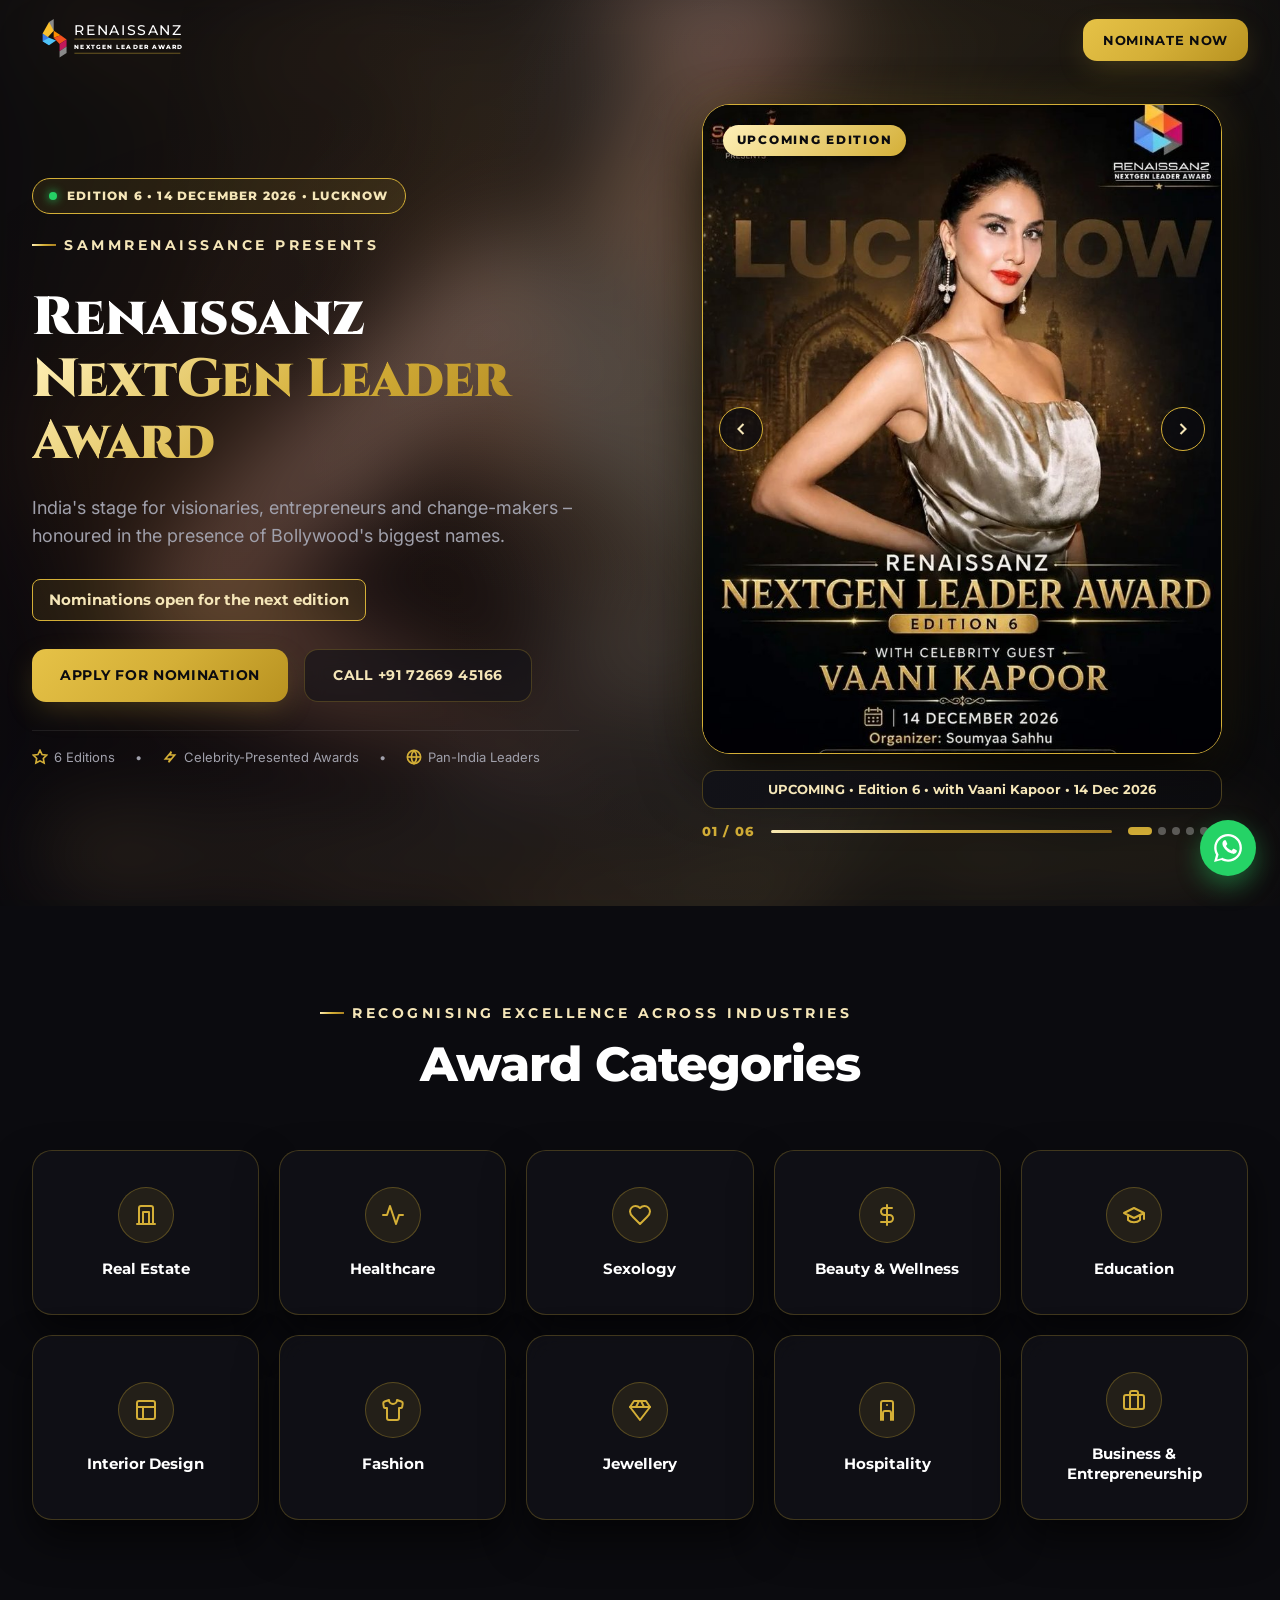
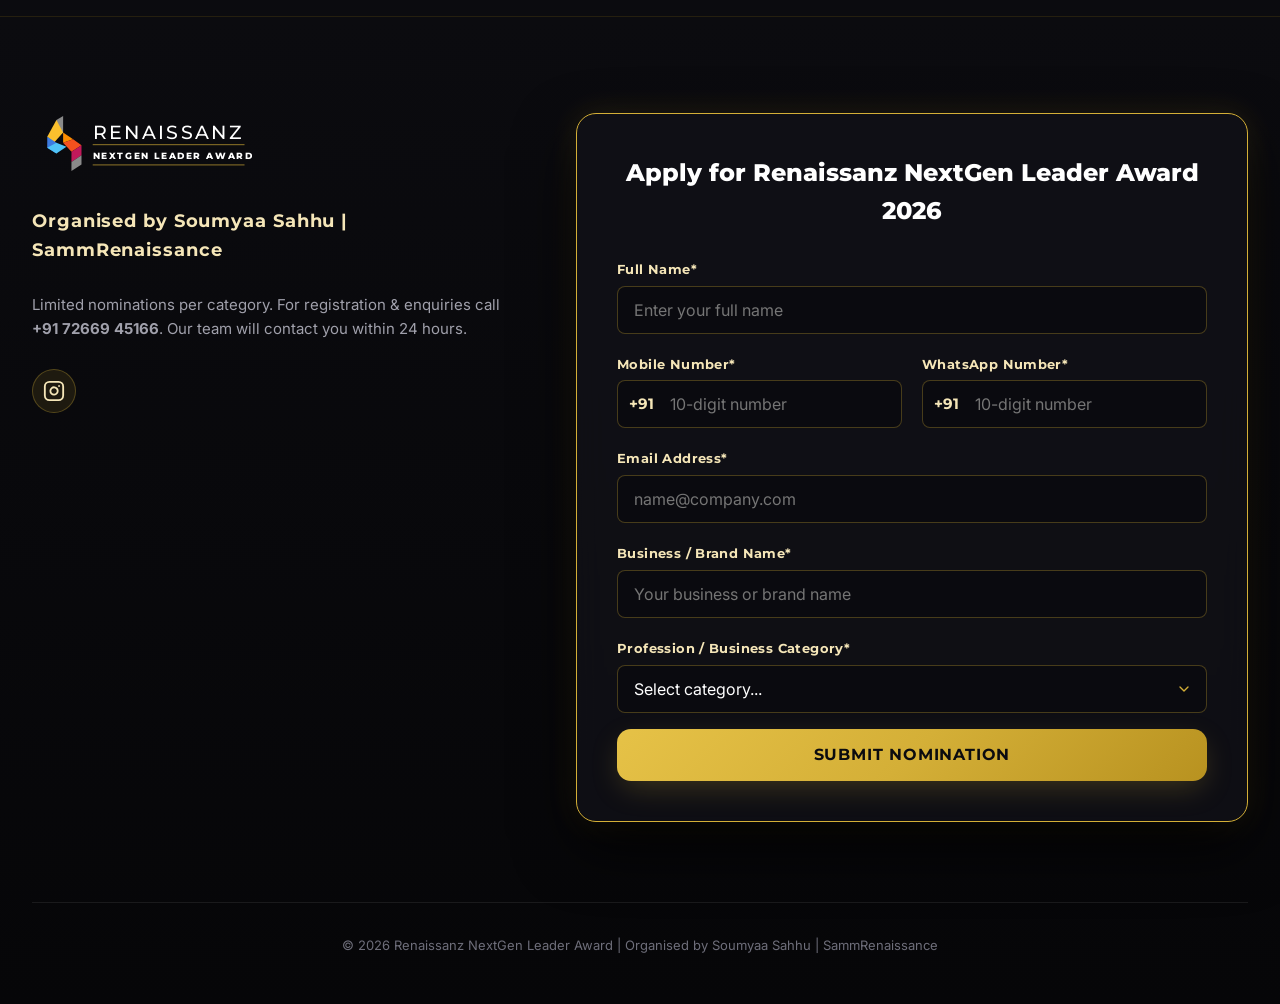
==== commit df3c7ffc: "Add files via upload" ====
--- a/index.html
+++ b/index.html
@@ -3,835 +3,2239 @@
 <head>
   <meta charset="UTF-8">
   <meta name="viewport" content="width=device-width, initial-scale=1.0">
-  <title>Plots & Villas on Kanpur Road, Lucknow | From ₹65 Lakh</title>
-  <meta name="description" content="Explore RERA-approved residential plots (1000–2000 sq.ft) & villas on Kanpur Road, Lucknow. Gated township, 5 min from Outer Ring Road. Download price list.">
-  <meta name="keywords" content="plots in Kanpur Road Lucknow, villas in Kanpur Road Lucknow, residential plots Lucknow, plots for sale near Lucknow Airport, gated society plots Lucknow, Kanpur Road villa price">
-  <link rel="canonical" href="https://lucknowhomes.in/plots-villas-kanpur-road-lucknow">
-
-  <!-- Open Graph / Social Media -->
+  <title>Renaissanz NextGen Leader Award 2026 | SammRenaissance</title>
+  
+  <!-- Primary Meta Tags -->
+  <meta name="title" content="Renaissanz NextGen Leader Award 2026 | SammRenaissance">
+  <meta name="description" content="India's stage for visionaries, entrepreneurs and change-makers – Edition 6 with celebrity guest Vaani Kapoor on 14 December 2026, Lucknow. Organised by Soumyaa Sahhu | SammRenaissance.">
+  <meta name="keywords" content="Renaissanz NextGen Leader Award, SammRenaissance, Soumyaa Sahhu, Vaani Kapoor, Ekta Kapoor, Shehnaaz Gill, Business Awards India, Lucknow Awards">
+  <meta name="author" content="SammRenaissance">
+  <meta name="theme-color" content="#0B0B0F">
+
+  <!-- Open Graph / Facebook / WhatsApp / LinkedIn -->
   <meta property="og:type" content="website">
-  <meta property="og:title" content="Premium Residential Plots & Villas on Kanpur Road, Lucknow">
-  <meta property="og:description" content="RERA-approved gated township on Kanpur Road, Lucknow. Plots 1000–2000 sq.ft & 3/4 BHK Luxury Villas starting ₹65 Lakh.">
-  <meta property="og:url" content="https://lucknowhomes.in/plots-villas-kanpur-road-lucknow">
-  <meta property="og:image" content="/assets/og-share.jpg">
+  <meta property="og:url" content="https://www.instagram.com/renaissanznextgen">
+  <meta property="og:title" content="Renaissanz NextGen Leader Award 2026 | Edition 6 with Vaani Kapoor">
+  <meta property="og:description" content="Honouring India's NextGen Leaders on 14 December 2026 in Lucknow. Apply for nomination now.">
+  <meta property="og:image" content="./assets/og-image.png">
+  <meta property="og:image:type" content="image/png">
+  <meta property="og:image:width" content="1200">
+  <meta property="og:image:height" content="630">
 
   <!-- Twitter Card -->
   <meta name="twitter:card" content="summary_large_image">
-  <meta name="twitter:title" content="Plots & Villas on Kanpur Road, Lucknow | From ₹65 Lakh">
-  <meta name="twitter:description" content="RERA-approved residential plots & villas in prime Kanpur Road location, Lucknow.">
-  <meta name="twitter:image" content="/assets/og-share.jpg">
+  <meta name="twitter:url" content="https://www.instagram.com/renaissanznextgen">
+  <meta name="twitter:title" content="Renaissanz NextGen Leader Award 2026">
+  <meta name="twitter:description" content="Edition 6 • 14 December 2026 • Lucknow • Celebrity Guest: Vaani Kapoor">
+  <meta name="twitter:image" content="./assets/og-image.png">
 
   <!-- Favicons -->
-  <link rel="icon" type="image/svg+xml" href="/assets/favicon.svg">
-  <link rel="icon" type="image/x-icon" href="/assets/favicon.ico">
-  <link rel="apple-touch-icon" sizes="180x180" href="/assets/apple-touch-icon.png">
-
-  <!-- Preconnect Fonts -->
+  <link rel="icon" type="image/svg+xml" href="./assets/logo/favicon.svg">
+  <link rel="alternate icon" type="image/png" sizes="32x32" href="./assets/logo/favicon-32.png">
+  <link rel="apple-touch-icon" sizes="180x180" href="./assets/logo/apple-touch-icon.png">
+
+  <!-- Preload First Slide Poster -->
+  <link rel="preload" as="image" href="./assets/hero/hero-01.jpg" fetchpriority="high">
+
+  <!-- Google Fonts -->
   <link rel="preconnect" href="https://fonts.googleapis.com">
   <link rel="preconnect" href="https://fonts.gstatic.com" crossorigin>
-  <link href="https://fonts.googleapis.com/css2?family=Plus+Jakarta+Sans:wght@400;500;600;700;800&family=Outfit:wght@500;600;700;800&display=swap" rel="stylesheet">
-
+  <link href="https://fonts.googleapis.com/css2?family=Cinzel:wght@700;900&family=Inter:wght@400;500;600&family=Montserrat:wght@500;700;800;900&display=swap" rel="stylesheet">
+
+  <!-- External Stylesheet Link -->
+  <link rel="stylesheet" href="./assets/css/style.css">
+
+  <!-- Embedded Production CSS (Bulletproof fallback for all hosting environments) -->
   <style>
-    :root {
-      --color-navy: #0F172A;
-      --color-navy-light: #1E293B;
-      --color-red: #E11D48;
-      --color-red-hover: #BE123C;
-      --color-gold: #C5A880;
-      --color-gold-hover: #B3956B;
-      --color-cream: #FFFDF9;
-      --color-bg-warm: #FBF9F5;
-      --color-text-dark: #0F172A;
-      --color-text-muted: #64748B;
-      --color-border: #E2E8F0;
-      --color-white: #FFFFFF;
-      --color-green: #16A34A;
-      --font-heading: 'Outfit', system-ui, -apple-system, sans-serif;
-      --font-body: 'Plus Jakarta Sans', system-ui, -apple-system, sans-serif;
-      --shadow-sm: 0 1px 3px rgba(0,0,0,0.06);
-      --shadow-md: 0 4px 12px rgba(0,0,0,0.08);
-      --shadow-lg: 0 12px 24px -4px rgba(0,0,0,0.12);
-      --radius-pill: 50px;
-      --radius-md: 12px;
-      --radius-lg: 20px;
-    }
-
-    * { box-sizing: border-box; margin: 0; padding: 0; }
-    html { scroll-behavior: smooth; font-family: var(--font-body); background-color: var(--color-bg-warm); color: var(--color-text-dark); line-height: 1.6; }
-    body { overflow-x: hidden; }
-
-    .container { width: 92%; max-width: 1200px; margin: 0 auto; padding: 0 15px; }
-    .section-padding { padding: 70px 0; }
-    .bg-white { background-color: var(--color-white); }
-    .bg-warm { background-color: var(--color-bg-warm); }
-    .bg-navy { background-color: var(--color-navy); color: var(--color-white); }
-    .text-center { text-align: center; }
-
-    /* Typography */
-    h1, h2, h3, h4 { font-family: var(--font-heading); font-weight: 700; line-height: 1.2; }
-    .section-title { font-size: 2.2rem; color: var(--color-text-dark); margin-bottom: 10px; text-align: center; }
-    .bg-navy .section-title { color: var(--color-white); }
-    .section-subtitle { font-size: 1.05rem; color: var(--color-text-muted); text-align: center; margin-bottom: 40px; max-width: 680px; margin-left: auto; margin-right: auto; }
-    .bg-navy .section-subtitle { color: #94A3B8; }
-
-    /* Buttons & Pill Styling */
-    .btn { display: inline-flex; align-items: center; justify-content: center; gap: 8px; font-family: var(--font-body); font-weight: 700; font-size: 0.95rem; padding: 12px 26px; border-radius: var(--radius-pill); border: none; cursor: pointer; transition: all 0.2s ease; text-decoration: none; text-align: center; }
-    .btn-red { background-color: var(--color-red); color: var(--color-white); box-shadow: 0 4px 12px rgba(225, 29, 72, 0.25); }
-    .btn-red:hover { background-color: var(--color-red-hover); transform: translateY(-2px); box-shadow: 0 6px 16px rgba(225, 29, 72, 0.35); }
-    .btn-gold { background-color: var(--color-gold); color: var(--color-navy); }
-    .btn-gold:hover { background-color: var(--color-gold-hover); transform: translateY(-2px); }
-    .btn-navy { background-color: var(--color-navy); color: var(--color-white); }
-    .btn-navy:hover { background-color: var(--color-navy-light); transform: translateY(-2px); }
-    .btn-whatsapp { background-color: var(--color-green); color: var(--color-white); }
-    .btn-whatsapp:hover { background-color: #15803D; transform: translateY(-2px); }
-    .btn-block { width: 100%; }
-
-    /* Clean Light Header (Matching 2nd Screenshot Theme & Fixing Logo Layout) */
-    header { background: #FFFFFF; position: sticky; top: 0; z-index: 1000; border-bottom: 1px solid rgba(0,0,0,0.08); box-shadow: var(--shadow-sm); }
-    .header-inner { display: flex; align-items: center; justify-content: space-between; height: 70px; }
-    
-    /* Logo Layout */
-    .logo-container { display: flex; align-items: center; gap: 12px; text-decoration: none; }
-    .logo-mark { width: 38px; height: 38px; background: var(--color-navy); border-radius: 10px; display: flex; align-items: center; justify-content: center; color: var(--color-gold); font-family: var(--font-heading); font-weight: 800; font-size: 1.2rem; }
-    .logo-text-box { display: flex; flex-direction: column; }
-    .logo-brand-title { font-family: var(--font-heading); font-size: 1.15rem; font-weight: 800; color: var(--color-navy); letter-spacing: -0.3px; line-height: 1.1; }
-    .logo-brand-title span { color: var(--color-red); }
-    .logo-brand-sub { font-size: 0.68rem; color: var(--color-text-muted); font-weight: 600; letter-spacing: 0.8px; text-transform: uppercase; }
-
-    /* Header Nav Menu (Mobile Clean - Extra Menus Removed on Mobile) */
-    .nav-menu { display: flex; gap: 20px; list-style: none; align-items: center; }
-    .nav-menu a { color: var(--color-text-dark); text-decoration: none; font-size: 0.9rem; font-weight: 600; transition: color 0.2s; }
-    .nav-menu a:hover { color: var(--color-red); }
-
-    /* Hero Section (Matching 2nd Screenshot Design) */
-    .hero-container { position: relative; background: linear-gradient(180deg, rgba(251,249,245,0.7) 0%, rgba(251,249,245,0.95) 100%), url('/assets/hero-desktop.webp') center/cover no-repeat; padding: 60px 0 90px; text-align: center; }
-    .hero-badge-tag { display: inline-flex; align-items: center; gap: 6px; background: #FFF; border: 1px solid var(--color-gold); color: var(--color-navy); font-size: 0.8rem; font-weight: 700; padding: 5px 14px; border-radius: 50px; text-transform: uppercase; letter-spacing: 1px; margin-bottom: 16px; box-shadow: var(--shadow-sm); }
-    .hero-main-h1 { font-size: 2.6rem; color: var(--color-navy); font-weight: 800; max-width: 900px; margin: 0 auto 14px; letter-spacing: -0.5px; }
-    .hero-main-h1 span { color: var(--color-red); }
-    .hero-sub-p { font-size: 1.1rem; color: var(--color-text-muted); max-width: 720px; margin: 0 auto 24px; font-weight: 500; }
-
-    /* Hero Size Chips Badges */
-    .hero-size-chips { display: flex; justify-content: center; flex-wrap: wrap; gap: 8px; margin-bottom: 28px; }
-    .size-badge { background: #FFFFFF; border: 1.5px solid var(--color-border); color: var(--color-navy); font-size: 0.9rem; font-weight: 700; padding: 6px 14px; border-radius: 50px; box-shadow: var(--shadow-sm); transition: all 0.2s; }
-    .size-badge.villa { border-color: var(--color-red); color: var(--color-red); background: rgba(225,29,72,0.04); }
-
-    .hero-price-tag { font-size: 1.25rem; font-weight: 700; color: var(--color-navy); margin-bottom: 30px; }
-    .hero-price-tag strong { font-size: 1.8rem; color: var(--color-red); font-family: var(--font-heading); }
-
-    /* Hero Search Bar / Pill Filter Bar (Matching 2nd Screenshot Filter Bar) */
-    .hero-search-pill-bar { max-width: 920px; margin: 0 auto; background: #FFFFFF; padding: 10px 14px; border-radius: 50px; box-shadow: var(--shadow-lg); border: 1px solid var(--color-border); display: grid; grid-template-columns: 1fr 1fr 1fr auto; gap: 10px; align-items: center; }
-    .pill-select-group { padding: 4px 12px; border-right: 1px solid var(--color-border); text-align: left; }
-    .pill-select-group:last-of-type { border-right: none; }
-    .pill-label { font-size: 0.7rem; font-weight: 800; color: var(--color-text-muted); text-transform: uppercase; letter-spacing: 0.8px; display: block; }
-    .pill-select { width: 100%; border: none; background: transparent; font-family: var(--font-body); font-size: 0.92rem; font-weight: 700; color: var(--color-navy); cursor: pointer; outline: none; }
-
-    /* Choose Your Size Section */
-    .size-cards-grid { display: grid; grid-template-columns: repeat(auto-fit, minmax(250px, 1fr)); gap: 20px; }
-    .size-card { background: var(--color-white); border-radius: var(--radius-lg); padding: 24px; border: 1.5px solid var(--color-border); transition: all 0.3s ease; position: relative; overflow: hidden; box-shadow: var(--shadow-sm); }
-    .size-card:hover { border-color: var(--color-red); transform: translateY(-4px); box-shadow: var(--shadow-md); }
-    .size-card.featured { border-color: var(--color-red); background: #FFFDF9; }
-    .size-card-tag { position: absolute; top: 16px; right: 16px; font-size: 0.7rem; font-weight: 800; background: var(--color-red); color: #FFF; padding: 3px 10px; border-radius: 50px; text-transform: uppercase; }
-    .size-card-type { font-size: 0.8rem; font-weight: 700; color: var(--color-gold); text-transform: uppercase; letter-spacing: 0.8px; margin-bottom: 4px; }
-    .size-card-title { font-size: 1.6rem; font-weight: 800; color: var(--color-navy); margin-bottom: 12px; font-family: var(--font-heading); }
-    .size-details-list { list-style: none; margin-bottom: 18px; border-top: 1px solid var(--color-border); border-bottom: 1px solid var(--color-border); padding: 10px 0; }
-    .size-details-list li { font-size: 0.88rem; color: var(--color-text-dark); margin-bottom: 5px; display: flex; justify-content: space-between; }
-    .size-card-price { font-size: 1.25rem; font-weight: 800; color: var(--color-navy); margin-bottom: 16px; }
-
-    /* Highlights Section */
-    .highlights-grid { display: grid; grid-template-columns: repeat(auto-fit, minmax(220px, 1fr)); gap: 20px; }
-    .highlight-item { background: var(--color-white); padding: 22px; border-radius: var(--radius-md); border-left: 4px solid var(--color-red); box-shadow: var(--shadow-sm); }
-    .highlight-icon { width: 40px; height: 40px; background: rgba(225,29,72,0.08); border-radius: 10px; display: flex; align-items: center; justify-content: center; color: var(--color-red); font-size: 1.2rem; font-weight: 700; margin-bottom: 12px; }
-    .highlight-title { font-size: 1.05rem; color: var(--color-navy); margin-bottom: 4px; }
-    .highlight-desc { font-size: 0.85rem; color: var(--color-text-muted); }
-
-    /* Layout & Master Plan Section */
-    .layout-grid { display: grid; grid-template-columns: 1fr 1fr; gap: 30px; align-items: start; }
-    .master-plan-box { border-radius: var(--radius-lg); overflow: hidden; border: 1.5px solid var(--color-border); background: var(--color-white); padding: 14px; box-shadow: var(--shadow-sm); }
-    .master-plan-box img { width: 100%; height: auto; border-radius: var(--radius-md); display: block; }
-    .size-legend-box { margin-top: 14px; padding: 14px; background: #FFFDF9; border-radius: var(--radius-md); border: 1px solid var(--color-gold); }
-    .legend-title { font-size: 0.85rem; font-weight: 700; color: var(--color-navy); margin-bottom: 8px; text-transform: uppercase; }
-    .legend-items { display: flex; flex-wrap: wrap; gap: 10px; }
-    .legend-item { display: flex; align-items: center; gap: 6px; font-size: 0.82rem; font-weight: 600; color: var(--color-text-dark); }
-    .legend-color { width: 12px; height: 12px; border-radius: 3px; }
-
-    .layout-table-box { background: var(--color-white); border-radius: var(--radius-lg); padding: 24px; border: 1.5px solid var(--color-border); box-shadow: var(--shadow-sm); }
-    .plot-table { width: 100%; border-collapse: collapse; text-align: left; }
-    .plot-table th { background: var(--color-navy); color: var(--color-gold); font-size: 0.8rem; font-weight: 700; text-transform: uppercase; padding: 10px 12px; }
-    .plot-table td { padding: 10px 12px; border-bottom: 1px solid var(--color-border); font-size: 0.88rem; }
-    .status-available { color: var(--color-green); font-weight: 700; font-size: 0.78rem; background: rgba(22,163,74,0.1); padding: 2px 8px; border-radius: 50px; }
-
-    /* Amenities Grid */
-    .amenities-grid { display: grid; grid-template-columns: repeat(auto-fit, minmax(160px, 1fr)); gap: 16px; }
-    .amenity-card { background: var(--color-white); padding: 18px; border-radius: var(--radius-md); text-align: center; border: 1px solid var(--color-border); transition: transform 0.2s; }
-    .amenity-card:hover { transform: translateY(-3px); border-color: var(--color-red); }
-    .amenity-icon { font-size: 1.8rem; margin-bottom: 8px; display: block; }
-    .amenity-name { font-size: 0.9rem; font-weight: 700; color: var(--color-navy); }
-
-    /* Single Location Advantages Section */
-    .location-grid { display: grid; grid-template-columns: 1fr 1fr; gap: 30px; align-items: center; }
-    .landmark-item { display: flex; align-items: center; justify-content: space-between; padding: 12px 16px; background: var(--color-white); border-radius: var(--radius-md); margin-bottom: 10px; border: 1px solid var(--color-border); }
-    .landmark-info { display: flex; align-items: center; gap: 10px; }
-    .landmark-icon { width: 32px; height: 32px; background: rgba(15,23,42,0.05); border-radius: 50%; display: flex; align-items: center; justify-content: center; font-size: 1rem; }
-    .landmark-name { font-size: 0.9rem; font-weight: 700; color: var(--color-navy); }
-    .landmark-time { font-size: 0.85rem; font-weight: 800; color: var(--color-red); background: rgba(225,29,72,0.08); padding: 3px 10px; border-radius: 50px; }
-
-    .map-frame-box { border-radius: var(--radius-lg); overflow: hidden; height: 380px; border: 1.5px solid var(--color-border); }
-    .map-frame-box iframe { width: 100%; height: 100%; border: 0; }
-
-    /* Pricing Section */
-    .pricing-grid { display: grid; grid-template-columns: 1fr 1fr; gap: 24px; }
-    .price-card { background: var(--color-white); border-radius: var(--radius-lg); padding: 28px; border: 1.5px solid var(--color-gold); box-shadow: var(--shadow-sm); }
-    .payment-step { display: flex; justify-content: space-between; padding: 10px 0; border-bottom: 1px dashed var(--color-border); font-size: 0.9rem; }
-
-    /* FAQs Section */
-    .faq-container { max-width: 780px; margin: 0 auto; }
-    .faq-item { background: var(--color-white); border-radius: var(--radius-md); margin-bottom: 12px; border: 1px solid var(--color-border); overflow: hidden; }
-    .faq-question { padding: 16px 20px; font-size: 1rem; font-weight: 700; color: var(--color-navy); cursor: pointer; display: flex; justify-content: space-between; align-items: center; }
-    .faq-answer { padding: 0 20px 16px; font-size: 0.92rem; color: var(--color-text-muted); display: none; line-height: 1.6; }
-    .faq-item.active .faq-answer { display: block; }
-    .faq-toggle { font-size: 1rem; color: var(--color-red); transition: transform 0.2s; }
-    .faq-item.active .faq-toggle { transform: rotate(180deg); }
-
-    /* Form Section */
-    .enquiry-section { background: var(--color-navy); color: var(--color-white); }
-    .enquiry-box { max-width: 600px; margin: 0 auto; background: #FFFFFF; color: var(--color-text-dark); padding: 32px; border-radius: var(--radius-lg); box-shadow: var(--shadow-lg); }
-    .form-group { margin-bottom: 14px; }
-    .form-group label { display: block; font-size: 0.82rem; font-weight: 700; margin-bottom: 4px; }
-    .form-control { width: 100%; padding: 11px 14px; font-family: var(--font-body); font-size: 0.92rem; border: 1px solid var(--color-border); border-radius: 8px; background: var(--color-bg-warm); }
-
-    /* CTA Banner */
-    .banner-cta { background: var(--color-red); color: #FFF; padding: 36px 0; }
-    .banner-cta-flex { display: flex; align-items: center; justify-content: space-between; gap: 16px; flex-wrap: wrap; }
-    .banner-cta h3 { font-size: 1.5rem; font-weight: 800; }
-
-    /* Footer */
-    footer { background: #070F1B; color: #94A3B8; padding: 50px 0 24px; font-size: 0.85rem; }
-    .footer-grid { display: grid; grid-template-columns: 2fr 1fr 1fr; gap: 30px; margin-bottom: 30px; }
-
-    /* Sticky Mobile Action Bar */
-    .mobile-sticky-bar { display: none; position: fixed; bottom: 0; left: 0; right: 0; z-index: 999; background: #FFFFFF; padding: 8px 12px; border-top: 1px solid var(--color-border); grid-template-columns: 1fr 1fr; gap: 10px; box-shadow: 0 -4px 12px rgba(0,0,0,0.1); }
-
-    /* Mobile Responsive Tweaks (Clean Extra Menus Removed on Mobile) */
-    @media (max-width: 992px) {
-      .hero-search-pill-bar { grid-template-columns: 1fr; border-radius: var(--radius-lg); padding: 16px; text-align: center; }
-      .pill-select-group { border-right: none; border-bottom: 1px solid var(--color-border); padding-bottom: 8px; margin-bottom: 8px; }
-      .nav-menu { display: none; } /* Extra text menus hidden on mobile for clean header layout */
-      .hero-main-h1 { font-size: 2rem; }
-      .layout-grid, .location-grid, .pricing-grid { grid-template-columns: 1fr; }
-      .footer-grid { grid-template-columns: 1fr; }
-      .mobile-sticky-bar { display: grid; }
-      body { padding-bottom: 60px; }
-    }
+/* ==========================================================================
+   Renaissanz NextGen Leader Award 2026 - Production CSS
+   Theme: Black & Gold Luxury Award Night
+   ========================================================================== */
+
+/* 1. CSS Variables & Reset */
+:root {
+  --bg-dark: #0B0B0F;
+  --bg-card: rgba(18, 18, 24, 0.75);
+  --bg-card-border: rgba(212, 175, 55, 0.25);
+  --bg-card-hover-border: rgba(212, 175, 55, 0.6);
+  
+  --gold-primary: #D4AF37;
+  --gold-soft: #F5E6B8;
+  --gold-dark: #9A7B1C;
+  --gold-gradient: linear-gradient(135deg, #FFF0B8 0%, #D4AF37 50%, #A67C1E 100%);
+  --gold-button-gradient: linear-gradient(135deg, #E6C247 0%, #D4AF37 50%, #B89220 100%);
+  --gold-button-hover: linear-gradient(135deg, #F5E6B8 0%, #E6C247 50%, #D4AF37 100%);
+
+  --text-primary: #FFFFFF;
+  --text-secondary: #A0A0AB;
+  --text-muted: #6E6E7A;
+
+  --accent-yellow: #FBC02D;
+  --accent-orange: #FB8C00;
+  --accent-magenta: #C2185B;
+  --accent-blue: #3D7BE0;
+
+  --font-serif: 'Cinzel', 'Playfair Display', Georgia, serif;
+  --font-heading: 'Montserrat', -apple-system, BlinkMacSystemFont, sans-serif;
+  --font-body: 'Inter', -apple-system, BlinkMacSystemFont, sans-serif;
+
+  --radius-sm: 8px;
+  --radius-md: 14px;
+  --radius-lg: 20px;
+  --radius-xl: 28px;
+
+  --shadow-gold: 0 10px 30px -5px rgba(212, 175, 55, 0.25);
+  --shadow-card: 0 20px 40px rgba(0, 0, 0, 0.6);
+  --transition-smooth: all 0.35s cubic-bezier(0.16, 1, 0.3, 1);
+}
+
+*, *::before, *::after {
+  margin: 0;
+  padding: 0;
+  box-sizing: border-box;
+}
+
+html {
+  scroll-behavior: smooth;
+  font-size: 16px;
+  -webkit-text-size-adjust: 100%;
+}
+
+body {
+  background-color: var(--bg-dark);
+  color: var(--text-primary);
+  font-family: var(--font-body);
+  line-height: 1.6;
+  overflow-x: hidden;
+  position: relative;
+  min-height: 100vh;
+}
+
+/* Background spotlight & subtle grain texture */
+body::before {
+  content: '';
+  position: fixed;
+  top: 0;
+  left: 0;
+  width: 100%;
+  height: 100%;
+  background: 
+    radial-gradient(circle at 75% 35%, rgba(212, 175, 55, 0.12) 0%, transparent 60%),
+    radial-gradient(circle at 25% 75%, rgba(194, 24, 91, 0.04) 0%, transparent 50%),
+    radial-gradient(circle at 50% 15%, rgba(61, 123, 224, 0.04) 0%, transparent 50%);
+  pointer-events: none;
+  z-index: -1;
+}
+
+a {
+  color: inherit;
+  text-decoration: none;
+}
+
+img, svg {
+  display: block;
+  max-width: 100%;
+}
+
+button, input, select {
+  font-family: inherit;
+  font-size: 100%;
+}
+
+/* Custom Scrollbar */
+::-webkit-scrollbar {
+  width: 8px;
+}
+::-webkit-scrollbar-track {
+  background: #0B0B0F;
+}
+::-webkit-scrollbar-thumb {
+  background: #2A2A35;
+  border-radius: 4px;
+}
+::-webkit-scrollbar-thumb:hover {
+  background: var(--gold-primary);
+}
+
+/* ==========================================================================
+   2. Typography & Common Components
+   ========================================================================== */
+
+.gold-text {
+  background: var(--gold-gradient);
+  -webkit-background-clip: text;
+  -webkit-text-fill-color: transparent;
+  display: inline-block;
+}
+
+.eyebrow {
+  font-family: var(--font-heading);
+  font-size: clamp(0.75rem, 2vw, 0.875rem);
+  font-weight: 700;
+  text-transform: uppercase;
+  letter-spacing: 0.25em;
+  color: var(--gold-soft);
+  margin-bottom: 0.75rem;
+  display: flex;
+  align-items: center;
+  gap: 0.5rem;
+}
+
+.eyebrow::before {
+  content: '';
+  display: inline-block;
+  width: 24px;
+  height: 2px;
+  background: var(--gold-gradient);
+}
+
+.section-title {
+  font-family: var(--font-heading);
+  font-size: clamp(2rem, 4vw, 3rem);
+  font-weight: 800;
+  line-height: 1.2;
+  letter-spacing: -0.02em;
+  margin-bottom: 1rem;
+}
+
+.btn {
+  display: inline-flex;
+  align-items: center;
+  justify-content: center;
+  gap: 0.5rem;
+  padding: 0.875rem 1.75rem;
+  min-height: 48px;
+  border-radius: var(--radius-md);
+  font-family: var(--font-heading);
+  font-size: 0.875rem;
+  font-weight: 700;
+  letter-spacing: 0.05em;
+  text-transform: uppercase;
+  cursor: pointer;
+  transition: var(--transition-smooth);
+  border: none;
+  outline: none;
+  position: relative;
+  overflow: hidden;
+  white-space: nowrap;
+}
+
+.btn-primary {
+  background: var(--gold-button-gradient);
+  color: #0B0B0F;
+  box-shadow: var(--shadow-gold);
+}
+
+.btn-primary:hover {
+  background: var(--gold-button-hover);
+  transform: translateY(-2px);
+  box-shadow: 0 14px 35px rgba(212, 175, 55, 0.35);
+}
+
+.btn-outline {
+  background: rgba(18, 18, 24, 0.6);
+  color: var(--gold-soft);
+  border: 1px solid var(--bg-card-border);
+  backdrop-filter: blur(10px);
+}
+
+.btn-outline:hover {
+  border-color: var(--gold-primary);
+  color: #FFFFFF;
+  transform: translateY(-2px);
+  background: rgba(212, 175, 55, 0.12);
+}
+
+/* Glassmorphism card container */
+.glass-card {
+  background: var(--bg-card);
+  border: 1px solid var(--bg-card-border);
+  backdrop-filter: blur(16px);
+  -webkit-backdrop-filter: blur(16px);
+  border-radius: var(--radius-lg);
+  box-shadow: var(--shadow-card);
+  transition: var(--transition-smooth);
+}
+
+.glass-card:hover {
+  border-color: var(--bg-card-hover-border);
+}
+
+/* Container Utility */
+.container {
+  width: 100%;
+  max-width: 1320px;
+  margin: 0 auto;
+  padding: 0 32px;
+}
+
+/* ==========================================================================
+   3. Header Specs
+   ========================================================================== */
+
+.site-header {
+  position: fixed;
+  top: 0;
+  left: 0;
+  width: 100%;
+  z-index: 1000;
+  height: 80px;
+  display: flex;
+  align-items: center;
+  background: transparent;
+  transition: height 0.3s ease, background 0.3s ease, border-color 0.3s ease;
+}
+
+.site-header.scrolled {
+  height: 64px;
+  background: rgba(11, 11, 15, 0.85);
+  backdrop-filter: blur(12px);
+  -webkit-backdrop-filter: blur(12px);
+  border-bottom: 1px solid rgba(212, 175, 55, 0.25);
+}
+
+.header-container {
+  display: flex;
+  align-items: center;
+  justify-content: space-between;
+  gap: 24px;
+  width: 100%;
+}
+
+.header-logo {
+  display: flex;
+  align-items: center;
+  transition: opacity 0.2s ease;
+}
+
+.header-logo:hover {
+  opacity: 0.9;
+}
+
+.header-logo svg {
+  width: clamp(150px, 12vw, 180px);
+  height: auto;
+  display: block;
+  transition: width 0.3s ease;
+  aspect-ratio: 10 / 3;
+}
+
+.site-header.scrolled .header-logo svg {
+  width: 150px;
+}
+
+.header-cta {
+  padding: 0.625rem 1.25rem;
+  font-size: 0.8125rem;
+  min-height: 42px;
+}
+
+/* ==========================================================================
+   4. SECTION 1 – HERO WITH SLIDER
+   ========================================================================== */
+
+.hero-section {
+  position: relative;
+  min-height: 100svh;
+  padding-top: 6.5rem;
+  padding-bottom: 4rem;
+  display: flex;
+  align-items: center;
+  overflow: hidden;
+}
+
+/* Background Blurred Image Layer */
+.hero-bg-blur {
+  position: absolute;
+  inset: -40px;
+  background-size: cover;
+  background-position: center;
+  filter: blur(45px);
+  opacity: 0.35;
+  transition: background-image 0.8s ease-in-out;
+  pointer-events: none;
+  z-index: 0;
+}
+
+.hero-grid {
+  display: grid;
+  grid-template-columns: 45% 55%;
+  gap: 3rem;
+  align-items: center;
+  position: relative;
+  z-index: 2;
+  width: 100%;
+}
+
+/* Hero Left Column */
+.hero-content {
+  display: flex;
+  flex-direction: column;
+  gap: 1.25rem;
+}
+
+.hero-badge-pill {
+  display: inline-flex;
+  align-items: center;
+  gap: 0.625rem;
+  padding: 0.45rem 1rem;
+  background: rgba(212, 175, 55, 0.1);
+  border: 1px solid var(--gold-primary);
+  border-radius: 30px;
+  font-family: var(--font-heading);
+  font-size: 0.75rem;
+  font-weight: 800;
+  letter-spacing: 0.1em;
+  color: var(--gold-soft);
+  text-transform: uppercase;
+  width: fit-content;
+}
+
+.pulsing-dot {
+  width: 8px;
+  height: 8px;
+  border-radius: 50%;
+  background: #25D366;
+  box-shadow: 0 0 10px #25D366;
+  animation: pulseGreen 2s infinite;
+}
+
+@keyframes pulseGreen {
+  0% { transform: scale(0.95); box-shadow: 0 0 0 0 rgba(37, 211, 102, 0.7); }
+  70% { transform: scale(1); box-shadow: 0 0 0 10px rgba(37, 211, 102, 0); }
+  100% { transform: scale(0.95); box-shadow: 0 0 0 0 rgba(37, 211, 102, 0); }
+}
+
+.hero-headline {
+  font-family: var(--font-serif);
+  font-size: clamp(2.4rem, 4.2vw, 3.8rem);
+  font-weight: 900;
+  line-height: 1.15;
+  color: #FFFFFF;
+  letter-spacing: -0.01em;
+}
+
+.hero-subheadline {
+  font-size: clamp(0.95rem, 1.5vw, 1.125rem);
+  color: var(--text-secondary);
+  line-height: 1.6;
+}
+
+/* Countdown Timer */
+.countdown-block {
+  display: flex;
+  align-items: center;
+  gap: 0.75rem;
+  margin-top: 0.5rem;
+}
+
+.countdown-box {
+  background: rgba(18, 18, 24, 0.85);
+  border: 1px solid var(--bg-card-border);
+  backdrop-filter: blur(10px);
+  border-radius: var(--radius-sm);
+  padding: 0.5rem 0.875rem;
+  text-align: center;
+  min-width: 68px;
+}
+
+.countdown-num {
+  font-family: var(--font-heading);
+  font-size: 1.35rem;
+  font-weight: 800;
+  color: var(--gold-soft);
+  line-height: 1;
+}
+
+.countdown-lbl {
+  font-size: 0.65rem;
+  color: var(--text-muted);
+  text-transform: uppercase;
+  letter-spacing: 0.05em;
+  margin-top: 0.25rem;
+}
+
+.countdown-expired {
+  font-family: var(--font-heading);
+  font-size: 0.9375rem;
+  font-weight: 700;
+  color: var(--gold-soft);
+  padding: 0.5rem 1rem;
+  background: rgba(212, 175, 55, 0.1);
+  border: 1px solid var(--gold-primary);
+  border-radius: var(--radius-sm);
+}
+
+.hero-actions {
+  display: flex;
+  flex-wrap: wrap;
+  gap: 1rem;
+  margin-top: 0.5rem;
+}
+
+.hero-trust-row {
+  display: flex;
+  flex-wrap: wrap;
+  align-items: center;
+  gap: 1.25rem;
+  font-size: 0.8125rem;
+  color: var(--text-secondary);
+  margin-top: 0.5rem;
+  padding-top: 1rem;
+  border-top: 1px solid rgba(255, 255, 255, 0.08);
+}
+
+.trust-item {
+  display: flex;
+  align-items: center;
+  gap: 0.375rem;
+}
+
+.trust-icon {
+  color: var(--gold-primary);
+}
+
+/* Hero Right Column */
+.hero-slider-column {
+  position: relative;
+  display: flex;
+  flex-direction: column;
+  align-items: center;
+  width: 100%;
+}
+
+.hero-slider-frame {
+  position: relative;
+  width: 100%;
+  max-width: 520px;
+  aspect-ratio: 4 / 5;
+  min-height: 440px;
+  border-radius: var(--radius-xl);
+  overflow: hidden;
+
+  border: 1px solid var(--gold-primary);
+  outline: 1px solid rgba(212, 175, 55, 0.4);
+  outline-offset: -8px;
+  box-shadow: 0 25px 60px rgba(0, 0, 0, 0.9), 0 0 40px rgba(212, 175, 55, 0.2);
+  background: #121218;
+}
+
+.hero-slider-track {
+  position: relative;
+  width: 100%;
+  height: 100%;
+}
+
+.hero-slide {
+  position: absolute;
+  inset: 0;
+  opacity: 0;
+  visibility: hidden;
+  transition: opacity 0.7s cubic-bezier(0.16, 1, 0.3, 1), visibility 0.7s;
+}
+
+.hero-slide.active {
+  opacity: 1;
+  visibility: visible;
+  z-index: 2;
+}
+
+.slide-img {
+  width: 100%;
+  height: 100%;
+  transition: transform 4.5s ease-out;
+}
+
+.slide-img.fit-contain {
+  object-fit: contain;
+  background: #0B0B0F;
+}
+
+.slide-img.fit-cover {
+  object-fit: cover;
+  object-position: center top;
+}
+
+.hero-slide.active .slide-img {
+  transform: scale(1.06);
+}
+
+.slide-ribbon {
+  position: absolute;
+  top: 20px;
+  left: 20px;
+  z-index: 10;
+  background: linear-gradient(135deg, #FFF0B8 0%, #D4AF37 100%);
+  color: #0B0B0F;
+  font-family: var(--font-heading);
+  font-size: 0.725rem;
+  font-weight: 800;
+  letter-spacing: 0.15em;
+  padding: 6px 14px;
+  border-radius: 20px;
+  text-transform: uppercase;
+  box-shadow: 0 4px 15px rgba(0,0,0,0.5);
+}
+
+.slider-arrow {
+  position: absolute;
+  top: 50%;
+  transform: translateY(-50%);
+  width: 44px;
+  height: 44px;
+  border-radius: 50%;
+  background: rgba(11, 11, 15, 0.8);
+  border: 1px solid var(--gold-primary);
+  color: var(--gold-soft);
+  display: flex;
+  align-items: center;
+  justify-content: center;
+  cursor: pointer;
+  z-index: 20;
+  transition: var(--transition-smooth);
+}
+
+.slider-arrow:hover {
+  background: var(--gold-gradient);
+  color: #0B0B0F;
+  transform: translateY(-50%) scale(1.1);
+}
+
+.prev-arrow { left: 16px; }
+.next-arrow { right: 16px; }
+
+.hero-slider-controls {
+  width: 100%;
+  max-width: 520px;
+  margin-top: 1rem;
+  display: flex;
+  flex-direction: column;
+  gap: 0.75rem;
+}
+
+.caption-bar {
+  background: linear-gradient(to right, rgba(18, 18, 24, 0.95), rgba(11, 11, 15, 0.8));
+  border: 1px solid rgba(212, 175, 55, 0.3);
+  padding: 8px 16px;
+  border-radius: var(--radius-md);
+  font-family: var(--font-heading);
+  font-size: 0.8125rem;
+  font-weight: 700;
+  color: var(--gold-soft);
+  text-align: center;
+  backdrop-filter: blur(10px);
+}
+
+.slider-footer-bar {
+  display: flex;
+  align-items: center;
+  justify-content: space-between;
+  gap: 1rem;
+}
+
+.slider-counter {
+  font-family: var(--font-heading);
+  font-size: 0.8125rem;
+  font-weight: 800;
+  color: var(--gold-primary);
+  letter-spacing: 0.1em;
+}
+
+.slider-progress-container {
+  flex: 1;
+  height: 3px;
+  background: rgba(255, 255, 255, 0.1);
+  border-radius: 3px;
+  overflow: hidden;
+}
+
+.slider-progress-bar {
+  height: 100%;
+  width: 0%;
+  background: var(--gold-gradient);
+}
+
+.slider-dots-container {
+  display: flex;
+  align-items: center;
+  gap: 6px;
+}
+
+.slider-dot {
+  width: 8px;
+  height: 8px;
+  border-radius: 50%;
+  background: rgba(255, 255, 255, 0.3);
+  border: none;
+  cursor: pointer;
+  transition: all 0.3s ease;
+}
+
+.slider-dot.active {
+  width: 24px;
+  border-radius: 10px;
+  background: var(--gold-primary);
+}
+
+/* ==========================================================================
+   5. Section 2 – Award Categories
+   ========================================================================== */
+
+.categories-section {
+  padding: 6rem 0;
+  position: relative;
+}
+
+.categories-header {
+  text-align: center;
+  max-width: 640px;
+  margin: 0 auto 3.5rem auto;
+}
+
+.categories-grid {
+  display: grid;
+  grid-template-columns: repeat(5, 1fr);
+  gap: 1.25rem;
+}
+
+.category-card {
+  display: flex;
+  flex-direction: column;
+  align-items: center;
+  justify-content: center;
+  text-align: center;
+  padding: 2.25rem 1.25rem;
+  gap: 1rem;
+  cursor: pointer;
+}
+
+.category-card:hover {
+  transform: translateY(-6px);
+  background: linear-gradient(135deg, rgba(212, 175, 55, 0.12), rgba(18, 18, 24, 0.85));
+  box-shadow: 0 15px 35px rgba(212, 175, 55, 0.15);
+}
+
+.category-icon {
+  width: 56px;
+  height: 56px;
+  border-radius: 50%;
+  background: rgba(212, 175, 55, 0.1);
+  border: 1px solid rgba(212, 175, 55, 0.3);
+  display: flex;
+  align-items: center;
+  justify-content: center;
+  color: var(--gold-primary);
+  transition: var(--transition-smooth);
+}
+
+.category-card:hover .category-icon {
+  background: var(--gold-gradient);
+  color: #0B0B0F;
+  border-color: var(--gold-primary);
+  transform: scale(1.1);
+}
+
+.category-title {
+  font-family: var(--font-heading);
+  font-size: 0.9375rem;
+  font-weight: 700;
+  color: var(--text-primary);
+  line-height: 1.3;
+}
+
+/* ==========================================================================
+   6. Footer & Nomination Form Section
+   ========================================================================== */
+
+.footer-section {
+  padding: 6rem 0 3rem 0;
+  background: linear-gradient(to bottom, var(--bg-dark) 0%, #060608 100%);
+  border-top: 1px solid rgba(212, 175, 55, 0.15);
+  position: relative;
+}
+
+.footer-grid {
+  display: grid;
+  grid-template-columns: 5fr 7fr;
+  gap: 4rem;
+  align-items: start;
+}
+
+.footer-info {
+  display: flex;
+  flex-direction: column;
+  gap: 1.75rem;
+}
+
+.footer-logo {
+  display: inline-block;
+}
+
+.footer-logo svg {
+  width: 220px;
+  height: auto;
+}
+
+.footer-org {
+  font-family: var(--font-heading);
+  font-size: 1.125rem;
+  font-weight: 700;
+  color: var(--gold-soft);
+  letter-spacing: 0.05em;
+}
+
+.footer-note {
+  font-size: 0.9375rem;
+  color: var(--text-secondary);
+  line-height: 1.6;
+}
+
+.social-links {
+  display: flex;
+  align-items: center;
+  gap: 1rem;
+}
+
+.social-icon {
+  width: 44px;
+  height: 44px;
+  border-radius: 50%;
+  background: rgba(212, 175, 55, 0.1);
+  border: 1px solid rgba(212, 175, 55, 0.3);
+  display: flex;
+  align-items: center;
+  justify-content: center;
+  color: var(--gold-soft);
+  transition: var(--transition-smooth);
+}
+
+.social-icon:hover {
+  background: var(--gold-gradient);
+  color: #0B0B0F;
+  transform: translateY(-3px);
+}
+
+/* Nomination Form Card */
+.form-card {
+  padding: 2.5rem;
+  border: 1px solid var(--gold-primary);
+  box-shadow: 0 25px 60px rgba(0, 0, 0, 0.8), 0 0 30px rgba(212, 175, 55, 0.15);
+}
+
+.form-title {
+  font-family: var(--font-heading);
+  font-size: 1.5rem;
+  font-weight: 800;
+  margin-bottom: 1.75rem;
+  text-align: center;
+  color: var(--text-primary);
+}
+
+.form-grid {
+  display: grid;
+  grid-template-columns: repeat(2, 1fr);
+  gap: 1.25rem;
+}
+
+.form-group {
+  display: flex;
+  flex-direction: column;
+  gap: 0.375rem;
+}
+
+.form-group.full-width {
+  grid-column: span 2;
+}
+
+.form-label {
+  font-family: var(--font-heading);
+  font-size: 0.8125rem;
+  font-weight: 700;
+  color: var(--gold-soft);
+  letter-spacing: 0.03em;
+}
+
+.form-control {
+  width: 100%;
+  height: 48px;
+  padding: 0 1rem;
+  background: rgba(11, 11, 15, 0.8);
+  border: 1px solid rgba(212, 175, 55, 0.3);
+  border-radius: var(--radius-sm);
+  color: var(--text-primary);
+  font-size: 16px;
+  outline: none;
+  transition: var(--transition-smooth);
+}
+
+.form-control:focus {
+  border-color: var(--gold-primary);
+  box-shadow: 0 0 15px rgba(212, 175, 55, 0.3);
+  background: rgba(18, 18, 24, 0.95);
+}
+
+.form-control.input-error {
+  border-color: #FF5252;
+}
+
+.phone-prefix-group {
+  position: relative;
+  display: flex;
+  align-items: center;
+}
+
+.phone-prefix {
+  position: absolute;
+  left: 12px;
+  font-family: var(--font-heading);
+  font-size: 0.9375rem;
+  font-weight: 700;
+  color: var(--gold-soft);
+  pointer-events: none;
+}
+
+.phone-control {
+  padding-left: 52px;
+}
+
+select.form-control {
+  cursor: pointer;
+  appearance: none;
+  background-image: url("data:image/svg+xml,%3Csvg xmlns='http://www.w3.org/2000/svg' width='16' height='16' viewBox='0 0 24 24' fill='none' stroke='%23D4AF37' stroke-width='2' stroke-linecap='round' stroke-linejoin='round'%3E%3Cpolyline points='6 9 12 15 18 9'%3E%3C/polyline%3E%3C/svg%3E");
+  background-repeat: no-repeat;
+  background-position: right 14px center;
+  padding-right: 40px;
+}
+
+select.form-control option {
+  background-color: #111115;
+  color: #FFFFFF;
+}
+
+.highlight-select {
+  animation: selectPulse 1s ease-in-out;
+}
+
+@keyframes selectPulse {
+  0% { border-color: var(--gold-primary); box-shadow: 0 0 20px rgba(212,175,55,0.8); }
+  50% { border-color: #FFFFFF; box-shadow: 0 0 25px rgba(255,255,255,0.9); }
+  100% { border-color: rgba(212,175,55,0.3); }
+}
+
+.error-message {
+  font-size: 0.75rem;
+  color: #FF5252;
+  margin-top: 2px;
+}
+
+.btn-submit {
+  width: 100%;
+  margin-top: 1rem;
+  height: 52px;
+  font-size: 1rem;
+}
+
+.btn-spinner {
+  display: none;
+  width: 20px;
+  height: 20px;
+  border: 3px solid rgba(11, 11, 15, 0.3);
+  border-top-color: #0B0B0F;
+  border-radius: 50%;
+  animation: spin 0.8s linear infinite;
+  position: absolute;
+}
+
+@keyframes spin {
+  to { transform: rotate(360deg); }
+}
+
+/* Success Message Overlay */
+.form-success-box {
+  display: none;
+  text-align: center;
+  padding: 3rem 1.5rem;
+}
+
+.success-icon {
+  width: 72px;
+  height: 72px;
+  margin: 0 auto 1.5rem auto;
+  border-radius: 50%;
+  background: var(--gold-gradient);
+  display: flex;
+  align-items: center;
+  justify-content: center;
+  color: #0B0B0F;
+}
+
+.success-title {
+  font-family: var(--font-heading);
+  font-size: 1.5rem;
+  font-weight: 800;
+  margin-bottom: 0.75rem;
+}
+
+.success-text {
+  color: var(--text-secondary);
+  max-width: 440px;
+  margin: 0 auto;
+}
+
+/* Footer Bottom Bar */
+.footer-bottom {
+  margin-top: 5rem;
+  padding-top: 2rem;
+  border-top: 1px solid rgba(255, 255, 255, 0.08);
+  text-align: center;
+  font-size: 0.8125rem;
+  color: var(--text-muted);
+}
+
+/* Floating WhatsApp Button */
+.whatsapp-float {
+  position: fixed;
+  bottom: 24px;
+  right: 24px;
+  width: 56px;
+  height: 56px;
+  background: #25D366;
+  color: #FFFFFF;
+  border-radius: 50%;
+  display: flex;
+  align-items: center;
+  justify-content: center;
+  box-shadow: 0 10px 25px rgba(37, 211, 102, 0.4);
+  z-index: 990;
+  transition: var(--transition-smooth);
+}
+
+.whatsapp-float:hover {
+  transform: scale(1.1);
+  box-shadow: 0 15px 35px rgba(37, 211, 102, 0.6);
+}
+
+/* Mobile Sticky Nomination Bar */
+.mobile-sticky-bar {
+  display: none;
+  position: fixed;
+  bottom: 0;
+  left: 0;
+  width: 100%;
+  padding: 12px 16px;
+  background: rgba(11, 11, 15, 0.95);
+  backdrop-filter: blur(16px);
+  -webkit-backdrop-filter: blur(16px);
+  border-top: 1px solid rgba(212, 175, 55, 0.3);
+  z-index: 980;
+  transition: transform 0.4s ease, opacity 0.4s ease;
+}
+
+.mobile-sticky-bar.hide-sticky {
+  transform: translateY(100%);
+  opacity: 0;
+  pointer-events: none;
+}
+
+.mobile-sticky-bar .btn {
+  width: 100%;
+  min-height: 46px;
+}
+
+/* ==========================================================================
+   7. Animation Classes (Visible by default, zero-fail loading)
+   ========================================================================== */
+
+.animate-on-scroll {
+  opacity: 1;
+  transform: translateY(0);
+  transition: opacity 0.8s cubic-bezier(0.16, 1, 0.3, 1), transform 0.8s cubic-bezier(0.16, 1, 0.3, 1);
+}
+
+/* Optional scroll animation when JS adds js-animated */
+.js-animated .animate-on-scroll:not(.is-visible) {
+  opacity: 0;
+  transform: translateY(20px);
+}
+
+.animate-on-scroll.is-visible {
+  opacity: 1;
+  transform: translateY(0);
+}
+
+/* ==========================================================================
+   8. Responsive Media Queries
+   ========================================================================== */
+
+@media (max-width: 1024px) {
+  .header-logo svg {
+    width: 165px;
+  }
+
+  .site-header.scrolled .header-logo svg {
+    width: 150px;
+  }
+
+  .hero-grid {
+    grid-template-columns: 1fr;
+    gap: 2.5rem;
+  }
+
+  .categories-grid {
+    grid-template-columns: repeat(3, 1fr);
+  }
+
+  .footer-grid {
+    grid-template-columns: 1fr;
+    gap: 3rem;
+  }
+
+  .slider-arrow {
+    display: none;
+  }
+}
+
+@media (max-width: 768px) {
+  .container {
+    padding: 0 16px;
+  }
+
+  .site-header {
+    height: 64px;
+  }
+
+  .site-header.scrolled {
+    height: 56px;
+  }
+
+  .header-logo svg {
+    width: 150px;
+  }
+
+  .hero-section {
+    padding-top: 5.5rem;
+    padding-bottom: 3rem;
+  }
+
+  .hero-content {
+    display: flex;
+    flex-direction: column;
+  }
+
+  .hero-grid {
+    display: flex;
+    flex-direction: column;
+    gap: 1.5rem;
+  }
+
+  .hero-slider-frame {
+    max-width: 100%;
+    aspect-ratio: 4 / 5;
+    min-height: 380px;
+  }
+
+  .categories-grid {
+    grid-template-columns: repeat(2, 1fr);
+    gap: 1rem;
+  }
+
+  .form-grid {
+    grid-template-columns: 1fr;
+  }
+
+  .form-group.full-width {
+    grid-column: span 1;
+  }
+
+  .form-card {
+    padding: 1.5rem;
+  }
+
+  .footer-grid {
+    display: flex;
+    flex-direction: column-reverse;
+  }
+
+  .mobile-sticky-bar {
+    display: block;
+  }
+
+  .whatsapp-float {
+    bottom: 76px;
+    right: 16px;
+    width: 48px;
+    height: 48px;
+  }
+}
+
+@media (max-width: 380px) {
+  .categories-grid {
+    grid-template-columns: 1fr;
+  }
+}
+
+/* Reduced Motion Compliance */
+@media (prefers-reduced-motion: reduce) {
+  *, *::before, *::after {
+    animation-duration: 0.01ms !important;
+    animation-iteration-count: 1 !important;
+    transition-duration: 0.01ms !important;
+    scroll-behavior: auto !important;
+  }
+
+  .hero-slide.active .slide-img {
+    transform: none !important;
+  }
+
+  .hero-bg-blur {
+    transition: none !important;
+  }
+}
+
   </style>
-
-  <!-- Schema Markup -->
-  <script type="application/ld+json">
-  {
-    "@context": "https://schema.org",
-    "@type": ["RealEstateListing", "LocalBusiness"],
-    "name": "Premium Residential Plots & Villas on Kanpur Road, Lucknow",
-    "description": "RERA-approved residential township offering plots from 1000 to 2000 sq.ft and luxury 3/4 BHK villas on Kanpur Road, Lucknow.",
-    "url": "https://lucknowhomes.in/plots-villas-kanpur-road-lucknow",
-    "telephone": "+919876543210",
-    "priceRange": "₹65 Lakh - ₹1.45 Cr",
-    "address": {
-      "@type": "PostalAddress",
-      "streetAddress": "Kanpur-Lucknow Road, Near Outer Ring Road Interchange",
-      "addressLocality": "Lucknow",
-      "addressRegion": "Uttar Pradesh",
-      "postalCode": "226008",
-      "addressCountry": "IN"
-    }
-  }
-  </script>
 </head>
 <body>
 
-  <!-- FIXED HEADER LAYOUT (Clean light header theme matching 2nd screenshot, no extra text menu clutter on mobile) -->
-  <header>
-    <div class="container header-inner">
-      <a href="#" class="logo-container">
-        <div class="logo-mark">L</div>
-        <div class="logo-text-box">
-          <div class="logo-brand-title">KANPUR ROAD <span>PLOTS & VILLAS</span></div>
-          <div class="logo-brand-sub">Gated Township • Lucknow</div>
-        </div>
+  <!-- STICKY HEADER -->
+  <header class="site-header">
+    <div class="container header-container">
+      <a href="#hero" class="header-logo" aria-label="Renaissanz NextGen Leader Award – Home">
+        <svg xmlns="http://www.w3.org/2000/svg" viewBox="0 0 500 150" width="500" height="150" shape-rendering="geometricPrecision">
+  <title>Renaissanz NextGen Leader Award</title>
+  <defs>
+    <style>
+      @import url('https://fonts.googleapis.com/css2?family=Montserrat:wght@500;800&display=swap');
+      .title-text {
+        font-family: 'Montserrat', sans-serif;
+        font-weight: 500;
+        font-size: 44px;
+        letter-spacing: 0.12em;
+        fill: #FFFFFF;
+      }
+      .sub-text {
+        font-family: 'Montserrat', sans-serif;
+        font-weight: 800;
+        font-size: 20px;
+        letter-spacing: 0.18em;
+        fill: #FFFFFF;
+      }
+    </style>
+  </defs>
+
+  <!-- LOGO MARK (Hexagonal S, height 130px, x: 10..120, center (65, 75)) -->
+  <g id="logo-mark" transform="translate(65, 75) scale(0.38)">
+    <!-- Top-left dark grey strip -->
+    <polygon points="-25,-155 15,-180 15,-80 -25,-55" fill="#8A8A8A" />
+
+    <!-- Upper yellow polygon -->
+    <polygon points="-25,-155 15,-80 -40,-20 -80,-55" fill="#FBC02D" />
+
+    <!-- Upper orange polygon -->
+    <polygon points="15,-80 75,-40 15,-20" fill="#FB8C00" />
+
+    <!-- Right red-orange polygon -->
+    <polygon points="75,-40 125,-5 65,35 15,-20" fill="#F4511E" />
+
+    <!-- Lower-right magenta polygon -->
+    <polygon points="125,-5 125,55 65,95 65,35" fill="#C2185B" />
+
+    <!-- Bottom-right dark grey strip -->
+    <polygon points="125,55 65,95 65,150 125,110" fill="#8A8A8A" />
+
+    <!-- Mid-left blue polygon -->
+    <polygon points="-80,-55 -25,-20 -25,45 -80,10" fill="#3D7BE0" />
+
+    <!-- Lower-left cyan polygon -->
+    <polygon points="-80,10 -25,45 35,5 -25,-20" fill="#4FC3F7" />
+  </g>
+
+  <!-- WORDMARK BLOCK (Gap: 18px, x starts at 138) -->
+  <g id="wordmark" transform="translate(138, 0)">
+    <!-- Line 1: RENAISSANZ -->
+    <text x="0" y="58" class="title-text">RENAISSANZ</text>
+    
+    <!-- Thin 1.5px divider line matching Line 1 width -->
+    <line x1="0" y1="72" x2="345" y2="72" stroke="#D4AF37" stroke-width="1.5" />
+
+    <!-- Line 2: NEXTGEN LEADER AWARD -->
+    <text x="0" y="104" class="sub-text">NEXTGEN LEADER AWARD</text>
+
+    <!-- Thin 1.5px divider line below -->
+    <line x1="0" y1="118" x2="345" y2="118" stroke="#D4AF37" stroke-width="1.5" />
+  </g>
+</svg>
       </a>
-
-      <!-- Desktop Only Clean Nav Menu (Hidden on Mobile) -->
-      <ul class="nav-menu">
-        <li><a href="#sizes">Sizes</a></li>
-        <li><a href="#layout">Master Plan</a></li>
-        <li><a href="#location">Location</a></li>
-        <li><a href="#pricing">Price List</a></li>
-        <li><a href="#faqs">FAQs</a></li>
-      </ul>
-
-      <!-- Action Button -->
-      <div>
-        <a href="#enquiry" class="btn btn-red">Enquire Now</a>
-      </div>
+      <a href="#nominate" class="btn btn-primary header-cta">Nominate Now</a>
     </div>
   </header>
 
-  <!-- HERO SECTION (Matching 2nd Screenshot Theme & Search Pill Bar) -->
-  <section class="hero-container">
-    <div class="container">
-      <div class="hero-badge-tag">RERA APPROVED • UPRERAPRJ123456</div>
-      <h1 class="hero-main-h1">Building What Matters — Premium <span>Plots & Villas</span> on Kanpur Road</h1>
-      <p class="hero-sub-p">A planned 52-acre gated residential township with 60ft wide roads, underground electricity, and luxury clubhouse access.</p>
-
-      <!-- Bold Size Chips Badges -->
-      <div class="hero-size-chips">
-        <span class="size-badge">1000 sq.ft (Plot)</span>
-        <span class="size-badge">1200 sq.ft (Plot)</span>
-        <span class="size-badge">1500 sq.ft (Plot)</span>
-        <span class="size-badge">2000 sq.ft (Plot)</span>
-        <span class="size-badge villa">3 BHK Villa (1800 sq.ft)</span>
-        <span class="size-badge villa">4 BHK Villa (2400 sq.ft)</span>
-      </div>
-
-      <div class="hero-price-tag">Starting Price: <strong>₹ 65 Lakh* Onwards</strong></div>
-
-      <!-- Quick Search Filter Pill Bar (Matching 2nd Screenshot Search Bar) -->
-      <div class="hero-search-pill-bar">
-        <div class="pill-select-group">
-          <span class="pill-label">Property Type</span>
-          <select class="pill-select" onchange="document.getElementById('mainType').value=this.value;">
-            <option value="Plot">Residential Plot</option>
-            <option value="Villa">Independent Villa</option>
-          </select>
+  <main>
+    <!-- SECTION 1 – HERO WITH SCROLLABLE CELEBRITY BANNER SLIDER -->
+    <section class="hero-section" id="hero">
+      <!-- Background Blurred Image Crossfade Layer -->
+      <div id="hero-bg-blur" class="hero-bg-blur" style="background-image: url('[data-uri]');"></div>
+
+      <div class="container hero-grid">
+        <!-- HERO LEFT (STATIC CONTENT) -->
+        <div class="hero-content animate-on-scroll">
+          <div class="hero-badge-pill">
+            <span class="pulsing-dot"></span>EDITION 6 • 14 DECEMBER 2026 • LUCKNOW
+          </div>
+
+          <div class="eyebrow">SammRenaissance Presents</div>
+
+          <h1 class="hero-headline">
+            Renaissanz <br><span class="gold-text">NextGen Leader Award</span>
+          </h1>
+
+          <p class="hero-subheadline">
+            India's stage for visionaries, entrepreneurs and change-makers – honoured in the presence of Bollywood's biggest names.
+          </p>
+
+          <!-- Live Countdown Timer -->
+          <div class="countdown-block" id="hero-countdown">
+            <div class="countdown-box">
+              <div class="countdown-num" id="cd-days">38</div>
+              <div class="countdown-lbl">Days</div>
+            </div>
+            <div class="countdown-box">
+              <div class="countdown-num" id="cd-hours">05</div>
+              <div class="countdown-lbl">Hours</div>
+            </div>
+            <div class="countdown-box">
+              <div class="countdown-num" id="cd-mins">29</div>
+              <div class="countdown-lbl">Mins</div>
+            </div>
+            <div class="countdown-box">
+              <div class="countdown-num" id="cd-secs">48</div>
+              <div class="countdown-lbl">Secs</div>
+            </div>
+          </div>
+
+          <!-- CTAs -->
+          <div class="hero-actions">
+            <a href="#nominate" class="btn btn-primary">Apply for Nomination</a>
+            <a href="tel:+917266945166" class="btn btn-outline">Call +91 72669 45166</a>
+          </div>
+
+          <!-- Trust Row -->
+          <div class="hero-trust-row">
+            <span class="trust-item">
+              <svg class="trust-icon" width="16" height="16" viewBox="0 0 24 24" fill="none" stroke="currentColor" stroke-width="2.5"><polygon points="12 2 15.09 8.26 22 9.27 17 14.14 18.18 21.02 12 17.77 5.82 21.02 7 14.14 2 9.27 8.91 8.26 12 2"/></svg>
+              6 Editions
+            </span>
+            <span class="trust-item">•</span>
+            <span class="trust-item">
+              <svg class="trust-icon" width="16" height="16" viewBox="0 0 24 24" fill="none" stroke="currentColor" stroke-width="2.5"><path d="M12 15l-2 5l9-11h-7l2-5l-9 11h7z"/></svg>
+              Celebrity-Presented Awards
+            </span>
+            <span class="trust-item">•</span>
+            <span class="trust-item">
+              <svg class="trust-icon" width="16" height="16" viewBox="0 0 24 24" fill="none" stroke="currentColor" stroke-width="2.5"><circle cx="12" cy="12" r="10"/><path d="M12 2a14.5 14.5 0 0 0 0 20 14.5 14.5 0 0 0 0-20"/><path d="M2 12h20"/></svg>
+              Pan-India Leaders
+            </span>
+          </div>
         </div>
-        <div class="pill-select-group">
-          <span class="pill-label">Location</span>
-          <select class="pill-select">
-            <option value="Kanpur Road">Kanpur Road, Lucknow</option>
-          </select>
-        </div>
-        <div class="pill-select-group">
-          <span class="pill-label">Unit Sizes</span>
-          <select class="pill-select" onchange="document.getElementById('mainSize').value=this.value;">
-            <option value="1200 sq.ft">1200 sq.ft Plot (₹78L*)</option>
-            <option value="1000 sq.ft">1000 sq.ft Plot (₹65L*)</option>
-            <option value="1500 sq.ft">1500 sq.ft Plot (₹97.5L*)</option>
-            <option value="3 BHK Villa">3 BHK Villa (1800 sq.ft)</option>
-            <option value="4 BHK Villa">4 BHK Villa (2400 sq.ft)</option>
-          </select>
-        </div>
-        <div>
-          <a href="#enquiry" class="btn btn-red">Search Inventory →</a>
-        </div>
-      </div>
-    </div>
-  </section>
-
-  <!-- CHOOSE YOUR SIZE SECTION -->
-  <section class="section-padding bg-white" id="sizes">
-    <div class="container">
-      <h2 class="section-title">Choose Your Preferred Size</h2>
-      <p class="section-subtitle">Select from custom plot sizes for villa construction or move into pre-designed luxury independent villas.</p>
-
-      <div class="size-cards-grid">
-        <!-- Plot Card 1 -->
-        <div class="size-card">
-          <div class="size-card-tag">PLOT</div>
-          <div class="size-card-type">Compact Plot</div>
-          <div class="size-card-title">1000 <span style="font-size:1.1rem; font-weight:600;">sq.ft</span></div>
-          <ul class="size-details-list">
-            <li><span>Dimensions:</span> <strong>20 ft x 50 ft</strong></li>
-            <li><span>Area (Sq.Yd):</span> <strong>111.1 Sq.Yd</strong></li>
-            <li><span>Facing Options:</span> <strong>East / North</strong></li>
-            <li><span>Road Width:</span> <strong>40 ft Blacktop</strong></li>
-          </ul>
-          <div class="size-card-price">₹ 65 Lakh*</div>
-          <a href="#enquiry" class="btn btn-navy btn-block">Enquire Now</a>
-        </div>
-
-        <!-- Plot Card 2 (Featured) -->
-        <div class="size-card featured">
-          <div class="size-card-tag">MOST POPULAR</div>
-          <div class="size-card-type">Standard Plot</div>
-          <div class="size-card-title">1200 <span style="font-size:1.1rem; font-weight:600;">sq.ft</span></div>
-          <ul class="size-details-list">
-            <li><span>Dimensions:</span> <strong>24 ft x 50 ft</strong></li>
-            <li><span>Area (Sq.Yd):</span> <strong>133.3 Sq.Yd</strong></li>
-            <li><span>Facing Options:</span> <strong>East / West / North</strong></li>
-            <li><span>Road Width:</span> <strong>40 ft Blacktop</strong></li>
-          </ul>
-          <div class="size-card-price">₹ 78 Lakh*</div>
-          <a href="#enquiry" class="btn btn-red btn-block">Enquire Now</a>
-        </div>
-
-        <!-- Plot Card 3 -->
-        <div class="size-card">
-          <div class="size-card-tag">PLOT</div>
-          <div class="size-card-type">Large Plot</div>
-          <div class="size-card-title">1500 <span style="font-size:1.1rem; font-weight:600;">sq.ft</span></div>
-          <ul class="size-details-list">
-            <li><span>Dimensions:</span> <strong>30 ft x 50 ft</strong></li>
-            <li><span>Area (Sq.Yd):</span> <strong>166.6 Sq.Yd</strong></li>
-            <li><span>Facing Options:</span> <strong>Corner / Park Facing</strong></li>
-            <li><span>Road Width:</span> <strong>60 ft Main Avenue</strong></li>
-          </ul>
-          <div class="size-card-price">₹ 97.5 Lakh*</div>
-          <a href="#enquiry" class="btn btn-navy btn-block">Enquire Now</a>
-        </div>
-
-        <!-- Villa Card 1 -->
-        <div class="size-card">
-          <div class="size-card-tag">VILLA</div>
-          <div class="size-card-type">3 BHK Independent Villa</div>
-          <div class="size-card-title">1800 <span style="font-size:1.1rem; font-weight:600;">sq.ft</span></div>
-          <ul class="size-details-list">
-            <li><span>Plot Size:</span> <strong>1200 sq.ft Plot Base</strong></li>
-            <li><span>Structure:</span> <strong>G + 1 Duplex Structure</strong></li>
-            <li><span>Bedrooms:</span> <strong>3 BHK + 3 Baths</strong></li>
-            <li><span>Parking:</span> <strong>Covered Car Park</strong></li>
-          </ul>
-          <div class="size-card-price">₹ 1.15 Cr*</div>
-          <a href="#enquiry" class="btn btn-navy btn-block">Enquire Now</a>
-        </div>
-
-        <!-- Villa Card 2 (Featured) -->
-        <div class="size-card featured">
-          <div class="size-card-tag">LUXURY VILLA</div>
-          <div class="size-card-type">4 BHK Royal Villa</div>
-          <div class="size-card-title">2400 <span style="font-size:1.1rem; font-weight:600;">sq.ft</span></div>
-          <ul class="size-details-list">
-            <li><span>Plot Size:</span> <strong>1500 sq.ft Plot Base</strong></li>
-            <li><span>Structure:</span> <strong>G + 2 Luxury Duplex</strong></li>
-            <li><span>Bedrooms:</span> <strong>4 BHK + Servant Room</strong></li>
-            <li><span>Lawn:</span> <strong>Private Terrace Garden</strong></li>
-          </ul>
-          <div class="size-card-price">₹ 1.45 Cr*</div>
-          <a href="#enquiry" class="btn btn-red btn-block">Enquire Now</a>
-        </div>
-      </div>
-    </div>
-  </section>
-
-  <!-- CTA Banner 1 -->
-  <section class="banner-cta">
-    <div class="container banner-cta-flex">
-      <div>
-        <h3>Looking for Specific Plot Dimensions or Corner Facing?</h3>
-        <p>Talk to our site executive for live inventory availability.</p>
-      </div>
-      <a href="tel:+919876543210" class="btn btn-navy">📞 Call Executive: +91 98765 43210</a>
-    </div>
-  </section>
-
-  <!-- HIGHLIGHTS SECTION -->
-  <section class="section-padding bg-warm" id="highlights">
-    <div class="container">
-      <h2 class="section-title">Project Highlights</h2>
-      <p class="section-subtitle">A planned township engineered for high capital growth and luxurious living on Kanpur Road corridor.</p>
-
-      <div class="highlights-grid">
-        <div class="highlight-item">
-          <div class="highlight-icon">📜</div>
-          <h3 class="highlight-title">100% RERA Approved</h3>
-          <p class="highlight-desc">Fully compliant RERA registered project (UPRERAPRJ123456) with clear title land registry.</p>
-        </div>
-
-        <div class="highlight-item">
-          <div class="highlight-icon">🏰</div>
-          <h3 class="highlight-title">3-Tier Gated Security</h3>
-          <p class="highlight-desc">24/7 boom-barrier access control, boundary wall, CCTV coverage, and manned security checkpoints.</p>
-        </div>
-
-        <div class="highlight-item">
-          <div class="highlight-icon">⚡</div>
-          <h3 class="highlight-title">Underground Infrastructure</h3>
-          <p class="highlight-desc">Zero overhead wires. Concealed underground electrical cables, optic fiber data, and drainage network.</p>
-        </div>
-
-        <div class="highlight-item">
-          <div class="highlight-icon">🛣️</div>
-          <h3 class="highlight-title">Wide Avenue Roads</h3>
-          <p class="highlight-desc">60-foot main boulevard and 40-foot wide internal asphalt roads with streetlights and footpaths.</p>
-        </div>
-      </div>
-    </div>
-  </section>
-
-  <!-- MASTER PLAN SECTION -->
-  <section class="section-padding bg-white" id="layout">
-    <div class="container">
-      <h2 class="section-title">Master Plan & Plot Layout</h2>
-      <p class="section-subtitle">Thoughtfully zoned residential sectoring ensuring optimal privacy, park views, and wide road access.</p>
-
-      <div class="layout-grid">
-        <!-- Master Plan Image & Color Legend -->
-        <div class="master-plan-box">
-          <img src="/assets/gallery-master-plan.webp" alt="Master plan layout map of plots and villas on Kanpur Road Lucknow" loading="lazy" decoding="async">
-          
-          <div class="size-legend-box">
-            <div class="legend-title">Plot Size Color Legend:</div>
-            <div class="legend-items">
-              <div class="legend-item"><span class="legend-color" style="background:#3B82F6;"></span> 1000 sq.ft Plots</div>
-              <div class="legend-item"><span class="legend-color" style="background:#10B981;"></span> 1200 sq.ft Plots</div>
-              <div class="legend-item"><span class="legend-color" style="background:#F59E0B;"></span> 1500 sq.ft Plots</div>
-              <div class="legend-item"><span class="legend-color" style="background:#8B5CF6;"></span> 2000 sq.ft Plots</div>
-              <div class="legend-item"><span class="legend-color" style="background:#E11D48;"></span> 3/4 BHK Villa Enclave</div>
+
+        <!-- HERO RIGHT (SCROLLABLE BANNER SLIDER) -->
+        <div class="hero-slider-column animate-on-scroll">
+          <div class="hero-slider-frame" role="region" aria-roledescription="carousel" aria-label="Celebrity Banner Slider">
+            <!-- Navigation Arrow Buttons -->
+            <button id="hero-prev-btn" class="slider-arrow prev-arrow" aria-label="Previous Slide">
+              <svg width="20" height="20" viewBox="0 0 24 24" fill="none" stroke="currentColor" stroke-width="2.5"><polyline points="15 18 9 12 15 6"/></svg>
+            </button>
+            <button id="hero-next-btn" class="slider-arrow next-arrow" aria-label="Next Slide">
+              <svg width="20" height="20" viewBox="0 0 24 24" fill="none" stroke="currentColor" stroke-width="2.5"><polyline points="9 18 15 12 9 6"/></svg>
+            </button>
+
+            <!-- Slider Track with Native Initial Slides -->
+            <div id="hero-slider-track" class="hero-slider-track">
+              <div class="hero-slide active" role="group" aria-roledescription="slide" aria-label="Slide 1 of 6">
+                <div class="slide-ribbon">UPCOMING EDITION</div>
+                <img src="[data-uri]